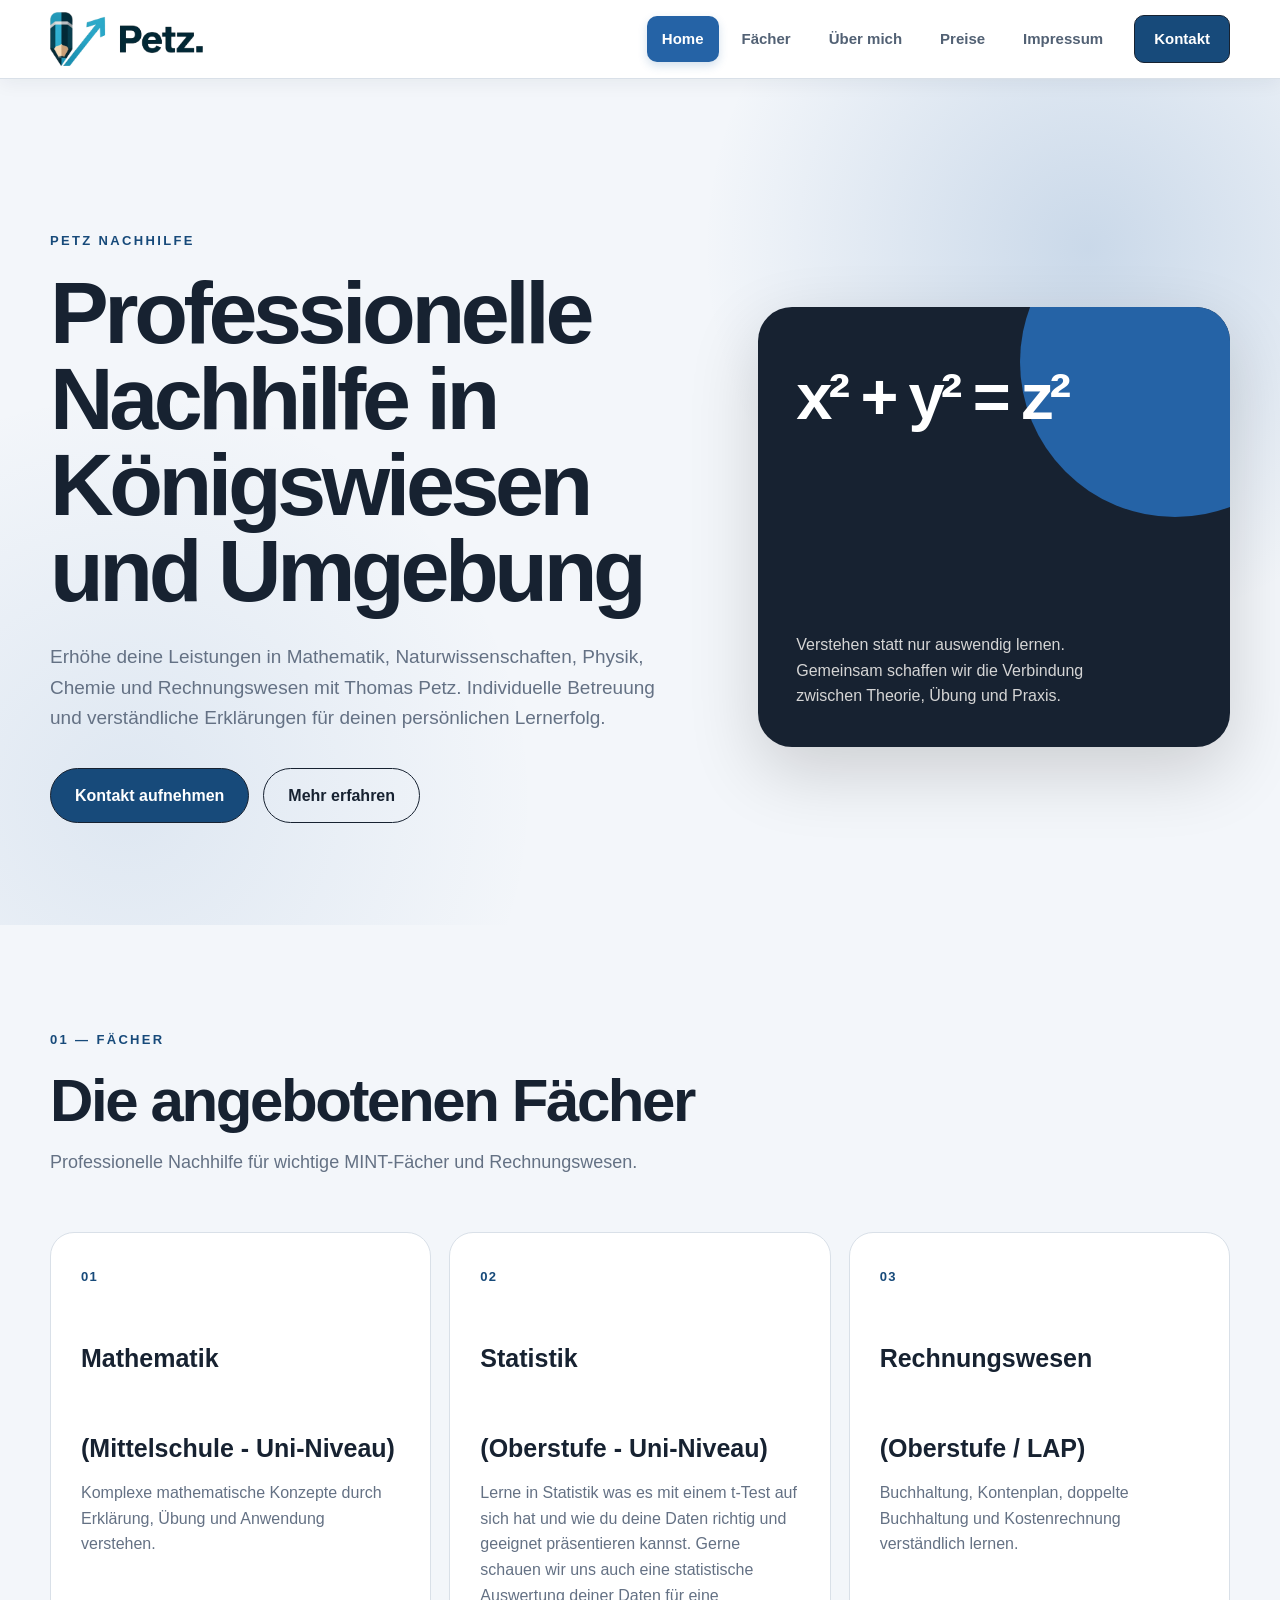
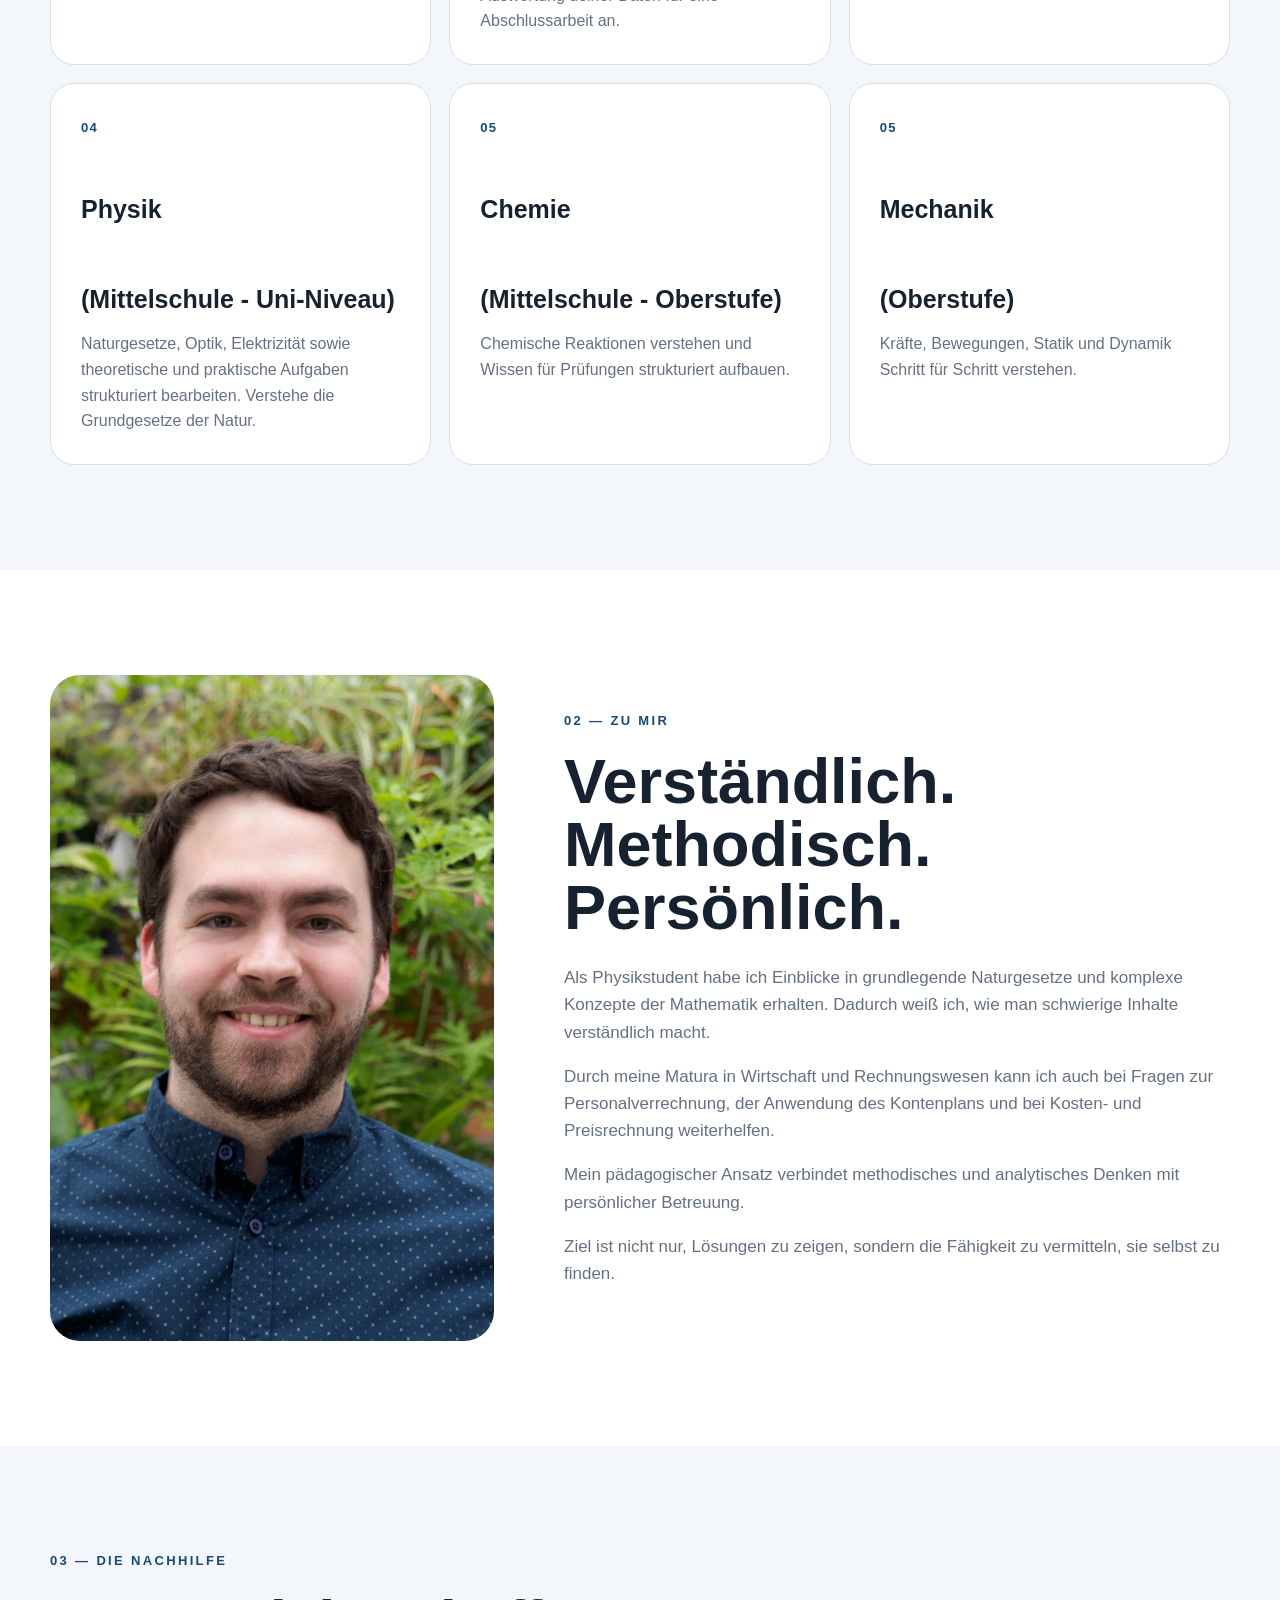
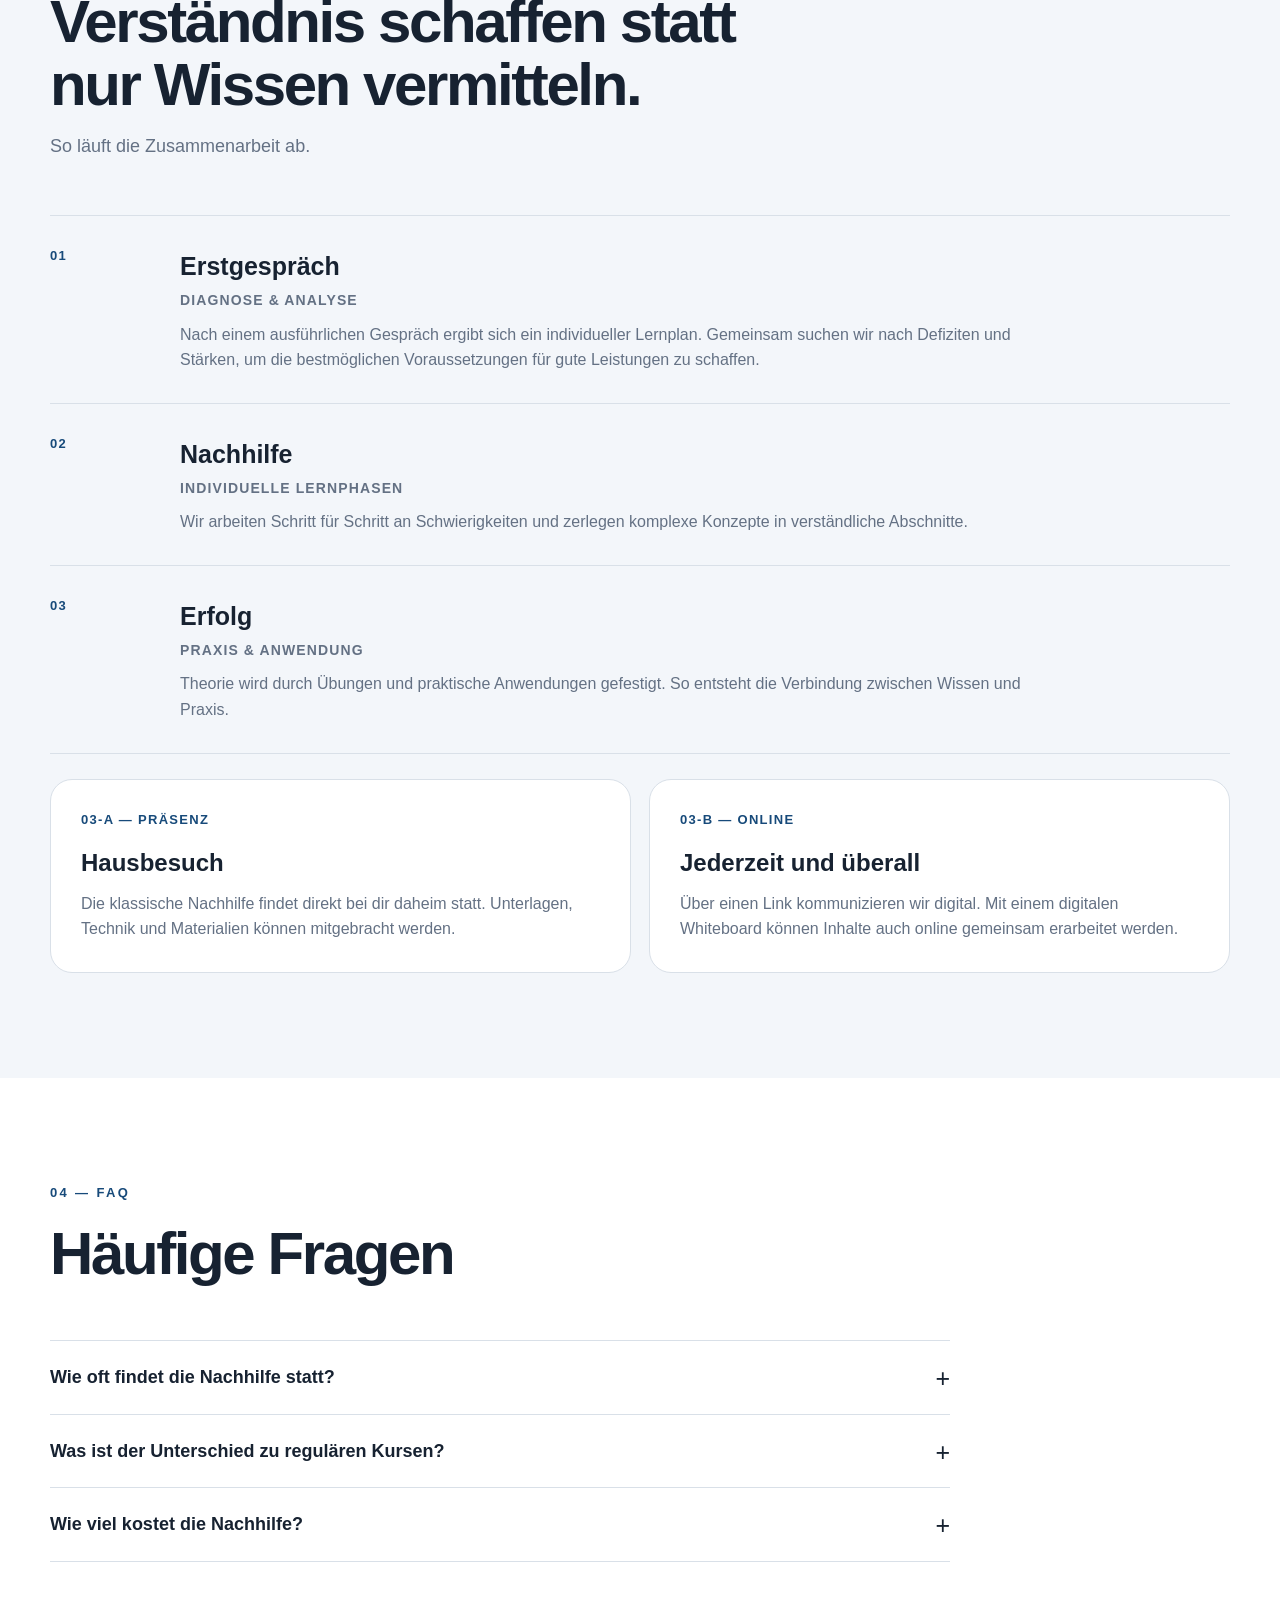
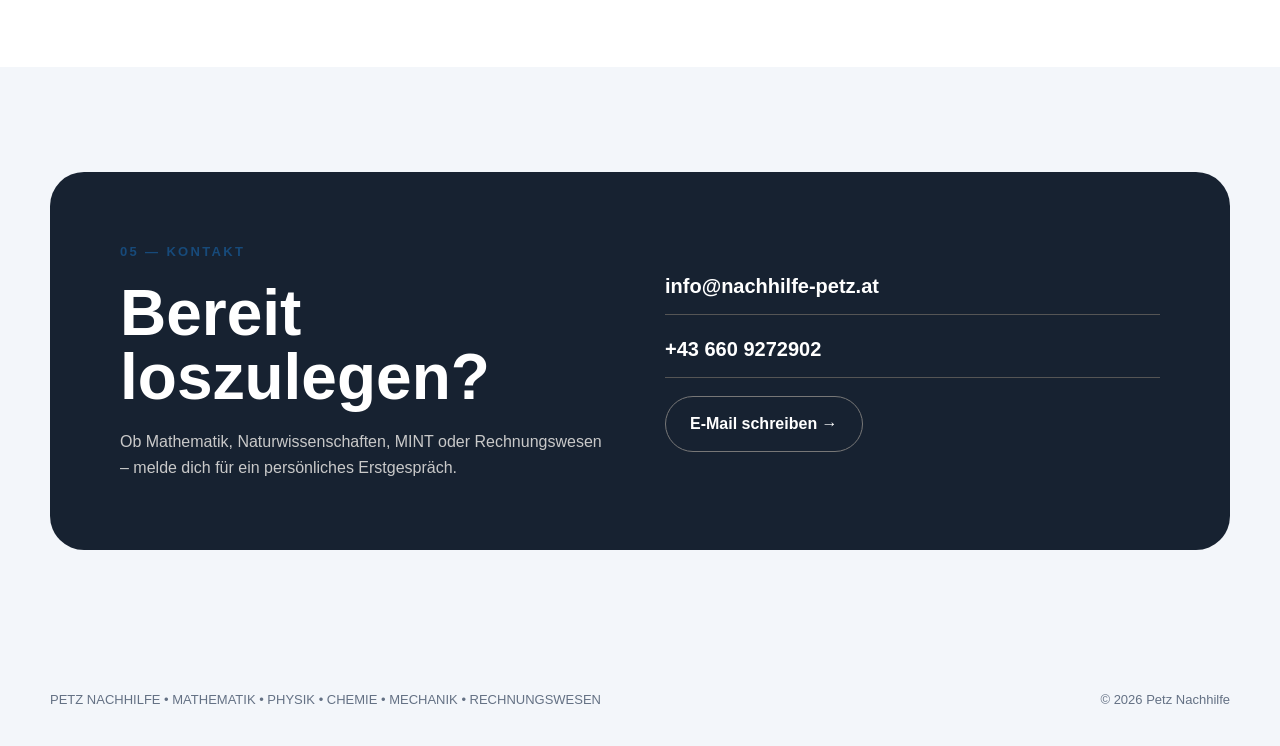
==== index.html @ 559ad1a2 "Update subjects and descriptions in index.html" ====
<!DOCTYPE html>
<html lang="de">
<head>
  <meta charset="UTF-8">
  <meta name="viewport" content="width=device-width, initial-scale=1.0">

  <title>Petz Nachhilfe – Professionelle Nachhilfe vor Ort in Königswiesen und Umgebung sowie Online</title>

  <link rel="icon" type="image/png" href="favicon.png">
  
  <meta
    name="description"
    content="Professionelle Nachhilfe in Mathematik, Statistik, Rechnungswesen, Physik, Chemie und Mechanik."
  >

  <link rel="stylesheet" href="style.css">

</head>


<body>

  <!-- =======================================================
       NAVIGATION
  ======================================================== -->

  <header class="site-header">
    <div class="container nav">

        <a href="index.html" class="logo-link">
    <img src="logo.png" alt="Petz Nachhilfe Logo" class="site-logo">
        </a>

        <nav class="main-nav">
            <a href="index.html" class="active">Home</a>
            <a href="#faecher">Fächer</a>
            <a href="#ueber-mich">Über mich</a>
            <a href="preise/">Preise</a>           
            <a href="/impressum/">Impressum</a>
            <a href="#kontakt" class="nav-contact">Kontakt</a>
        </nav>

    </div>
</header>


  <!-- =======================================================
       HAUPTINHALT
  ======================================================== -->

  <main id="start">


    <!-- =====================================================
         HERO
    ====================================================== -->

    <section class="hero">

      <div class="container">

        <div class="hero-grid">

          <div>

            <div class="eyebrow">
              Petz Nachhilfe
            </div>

            <h1>
              Professionelle<br>
              Nachhilfe
              in Königswiesen und Umgebung 
            </h1>

            <p class="hero-description">
              Erhöhe deine Leistungen in Mathematik,
              Naturwissenschaften, Physik, Chemie und
              Rechnungswesen mit Thomas Petz.
              Individuelle Betreuung und verständliche
              Erklärungen für deinen persönlichen Lernerfolg.
            </p>

            <div class="buttons">

              <a
                href="#kontakt"
                class="button button-primary"
              >
                Kontakt aufnehmen
              </a>

              <a
                href="#faecher"
                class="button button-secondary"
              >
                Mehr erfahren
              </a>

            </div>

          </div>


          <div class="hero-card">

            <div class="formula">
              x² + y² = z²
            </div>

            <div class="hero-card-text">
              Verstehen statt nur auswendig lernen.
              Gemeinsam schaffen wir die Verbindung
              zwischen Theorie, Übung und Praxis.
            </div>

          </div>

        </div>

      </div>

    </section>


    <!-- =====================================================
         FÄCHER
    ====================================================== -->

    <section id="faecher">

      <div class="container">

        <div class="section-heading">

          <div class="eyebrow">
            01 — Fächer
          </div>

          <h2>
            Die angebotenen Fächer
          </h2>

          <p>
            Professionelle Nachhilfe für wichtige
            MINT-Fächer und Rechnungswesen.
          </p>

        </div>


        <div class="subjects">


          <article class="subject">

            <span class="subject-number">
              01
            </span>

            <h3>
              Mathematik 
            </h3>
            
            <h3>  
              (Mittelschule - Uni-Niveau)
            </h3>

            <p>
              Komplexe mathematische Konzepte durch
              Erklärung, Übung und Anwendung verstehen.
            </p>

          </article>

          <article class="subject">

            <span class="subject-number">
              02
            </span>

            <h3>
              Statistik
            </h3>

            <h3>  
              (Oberstufe - Uni-Niveau)
            </h3>
            
            <p>
              Lerne in Statistik was es mit einem t-Test auf sich hat 
              und wie du deine Daten richtig und geeignet präsentieren kannst. 
              Gerne schauen wir uns auch eine statistische Auswertung 
              deiner Daten für eine Abschlussarbeit an.
            </p>

          </article>

          <article class="subject">

            <span class="subject-number">
              03
            </span>

            <h3>
              Rechnungswesen
            </h3>

            <h3>  
              (Oberstufe / LAP)
            </h3>
            
            <p>
              Buchhaltung, Kontenplan, doppelte
              Buchhaltung und Kostenrechnung
              verständlich lernen.
            </p>

          </article>


          <article class="subject">

            <span class="subject-number">
              04
            </span>

            <h3>
              Physik
            </h3>

            <h3>  
              (Mittelschule - Uni-Niveau)
            </h3>
            
            <p>
              Naturgesetze, Optik, Elektrizität sowie
              theoretische und praktische Aufgaben
              strukturiert bearbeiten. 
              Verstehe die Grundgesetze der Natur.
            </p>

          </article>

          <article class="subject">

            <span class="subject-number">
              05
            </span>

            <h3>
              Chemie
            </h3>

            <h3>  
              (Mittelschule - Oberstufe)
            </h3>
            
            <p>
              Chemische Reaktionen verstehen und
              Wissen für Prüfungen strukturiert aufbauen.
            </p>

          </article>

          <article class="subject">

            <span class="subject-number">
              05
            </span>

            <h3>
              Mechanik
            </h3>

            <h3>  
              (Oberstufe)
            </h3>
            
            <p>
              Kräfte, Bewegungen, Statik und Dynamik
              Schritt für Schritt verstehen. 
            </p>

          </article>


          

         

        </div>

      </div>

    </section>


    <!-- =====================================================
         ÜBER MICH
    ====================================================== -->

    <section
      class="about"
      id="ueber-mich"
    >

      <div class="container">

        <div class="about-grid">


          <div class="portrait">

    <img
        src="Absolventenbild_HLUW_Thomas_Petz_BSc_2020.jpg"
        alt="Foto von mir"
    >


          </div>


          <div class="about-content">

            <div class="eyebrow">
              02 — Zu mir
            </div>

            <h2>
              Verständlich.<br>
              Methodisch.<br>
              Persönlich.
            </h2>

            <p>
              Als Physikstudent habe ich Einblicke
              in grundlegende Naturgesetze und komplexe
              Konzepte der Mathematik erhalten.
              Dadurch weiß ich, wie man schwierige
              Inhalte verständlich macht.
            </p>

            <p>
              Durch meine Matura in Wirtschaft und
              Rechnungswesen kann ich auch bei Fragen 
              zur Personalverrechnung, der
              Anwendung des Kontenplans und bei
              Kosten- und Preisrechnung weiterhelfen.
            </p>

            <p>
              Mein pädagogischer Ansatz verbindet
              methodisches und analytisches Denken
              mit persönlicher Betreuung.
            </p>

            <p>
              Ziel ist nicht nur, Lösungen zu zeigen,
              sondern die Fähigkeit zu vermitteln,
              sie selbst zu finden.
            </p>

          </div>

        </div>

      </div>

    </section>


    <!-- =====================================================
         NACHHILFE / ABLAUF
    ====================================================== -->

    <section id="nachhilfe">

      <div class="container">

        <div class="section-heading">

          <div class="eyebrow">
            03 — Die Nachhilfe
          </div>

          <h2>
            Verständnis schaffen statt
            nur Wissen vermitteln.
          </h2>

          <p>
            So läuft die Zusammenarbeit ab.
          </p>

        </div>


        <div class="steps">


          <article class="step">

            <div class="step-number">
              01
            </div>

            <div>

              <h3>
                Erstgespräch
              </h3>

              <div class="step-label">
                Diagnose & Analyse
              </div>

              <p>
                Nach einem ausführlichen Gespräch
                ergibt sich ein individueller Lernplan.
                Gemeinsam suchen wir nach Defiziten
                und Stärken, um die bestmöglichen
                Voraussetzungen für gute Leistungen
                zu schaffen.
              </p>

            </div>

          </article>


          <article class="step">

            <div class="step-number">
              02
            </div>

            <div>

              <h3>
                Nachhilfe
              </h3>

              <div class="step-label">
                Individuelle Lernphasen
              </div>

              <p>
                Wir arbeiten Schritt für Schritt
                an Schwierigkeiten und zerlegen
                komplexe Konzepte in verständliche
                Abschnitte.
              </p>

            </div>

          </article>


          <article class="step">

            <div class="step-number">
              03
            </div>

            <div>

              <h3>
                Erfolg
              </h3>

              <div class="step-label">
                Praxis & Anwendung
              </div>

              <p>
                Theorie wird durch Übungen und
                praktische Anwendungen gefestigt.
                So entsteht die Verbindung zwischen
                Wissen und Praxis.
              </p>

            </div>

          </article>


        </div>


        <!-- ONLINE / PRÄSENZ -->

        <div class="learning-modes">


          <article class="mode">

            <div class="mode-number">
              03-A — PRÄSENZ
            </div>

            <h3>
              Hausbesuch
            </h3>

            <p>
              Die klassische Nachhilfe findet direkt
              bei dir daheim statt. Unterlagen,
              Technik und Materialien können
              mitgebracht werden.
            </p>

          </article>


          <article class="mode">

            <div class="mode-number">
              03-B — ONLINE
            </div>

            <h3>
              Jederzeit und überall
            </h3>

            <p>
              Über einen Link kommunizieren wir
              digital. Mit einem digitalen Whiteboard
              können Inhalte auch online gemeinsam
              erarbeitet werden.
            </p>

          </article>


        </div>

      </div>

    </section>


    <!-- =====================================================
         FAQ
    ====================================================== -->

    <section
      class="faq"
      id="faq"
    >

      <div class="container">

        <div class="section-heading">

          <div class="eyebrow">
            04 — FAQ
          </div>

          <h2>
            Häufige Fragen
          </h2>

        </div>


        <div class="faq-list">


          <details>

            <summary>
              Wie oft findet die Nachhilfe statt?
            </summary>

            <p>
              Die Häufigkeit hängt vom individuellen
              Bedarf ab. In der Regel sind ein bis zwei
              Einheiten pro Woche sinnvoll. Für Prüfungen
              kann auch ein intensiverer Lernplan
              vereinbart werden.
            </p>

          </details>


          <details>

            <summary>
              Was ist der Unterschied zu regulären Kursen?
            </summary>

            <p>
              Die Nachhilfe findet auf individueller
              Ebene statt. Der Ansatz kann dadurch
              direkt an Lernstil, Lernstand und
              konkreten Lernstoff angepasst werden.
            </p>

          </details>


          <details>

            <summary>
              Wie viel kostet die Nachhilfe?
            </summary>

            <p>
              Die Kosten können abhängig vom
              Bildungsniveau, der Anreisedistanz und
              der Anzahl der gebuchten Stunden
              unterschiedlich ausfallen. 
              Mehr Informationen und eine ungefähre
              Preisaussicht ist <a href="preise/">hier</a> ersichtlich.
            </p>

          </details>


        </div>

      </div>

    </section>


    <!-- =====================================================
         KONTAKT
    ====================================================== -->

    <section id="kontakt">

      <div class="container">

        <div class="contact-box">


          <div>

            <div class="eyebrow">
              05 — Kontakt
            </div>

            <h2>
              Bereit<br>
              loszulegen?
            </h2>

            <p>
              Ob Mathematik, Naturwissenschaften,
              MINT oder Rechnungswesen – melde dich
              für ein persönliches Erstgespräch.
            </p>

          </div>


          <div class="contact-details">

            <a
              class="contact-link"
              href="mailto:info@nachhilfe-petz.at"
            >
              info@nachhilfe-petz.at
            </a>

            <a
              class="contact-link"
              href="tel:+436609272902"
            >
              +43 660 9272902
            </a>

            <a
              class="button contact-button"
              href="mailto:info@nachhilfe-petz.at?subject=Anfrage%20Nachhilfe"
            >
              E-Mail schreiben →
            </a>

          </div>


        </div>

      </div>

    </section>

  </main>


  <!-- =======================================================
       FOOTER
  ======================================================== -->

  <footer>

    <div class="container">

      <span>
        PETZ NACHHILFE
        • MATHEMATIK
        • PHYSIK
        • CHEMIE
        • MECHANIK
        • RECHNUNGSWESEN
      </span>

      <span>
        © 2026 Petz Nachhilfe
      </span>

    </div>

  </footer>


  <!-- =======================================================
       JAVASCRIPT
  ======================================================== -->

  <script>

    const mobileMenu =
      document.getElementById("mobileMenu");

    const navLinks =
      document.getElementById("navLinks");


    mobileMenu.addEventListener(
      "click",
      function () {

        navLinks.classList.toggle("active");

      }
    );


    /*
      Mobile Menü nach Klick auf einen Link schließen
    */

    document
      .querySelectorAll(".nav-links a")
      .forEach(function (link) {

        link.addEventListener(
          "click",
          function () {

            navLinks.classList.remove("active");

          }
        );

      });


    /*
      FAQ:
      Beim Öffnen eines Elements werden die anderen
      automatisch geschlossen.
    */

    const faqItems =
      document.querySelectorAll("details");

    faqItems.forEach(function (item) {

      item.addEventListener(
        "toggle",
        function () {

          if (!item.open) {
            return;
          }

          faqItems.forEach(function (other) {

            if (
              other !== item &&
              other.open
            ) {
              other.open = false;
            }

          });

        }
      );

    });


    /*
      Header beim Scrollen leicht abdunkeln
    */

    window.addEventListener(
      "scroll",
      function () {

        const header =
          document.querySelector("header");

        if (window.scrollY > 30) {

          header.style.boxShadow =
            "0 5px 25px rgba(0,0,0,.06)";

        } else {

          header.style.boxShadow =
            "none";

        }

      }
    );

  </script>

</body>
</html>
---- style.css ----
/* =========================================================
   PETZ NACHHILFE — ZENTRALES STYLESHEET
   ========================================================= */

:root {
  --background: #f3f6fa;
  --white: #ffffff;
  --black: #172231;
  --gray: #647184;
  --light-gray: #d9e0e8;
  --blue: #2563a6;
  --dark-blue: #174a7a;
  --light-blue: #e8f1fa;

  --max-width: 1180px;
  --radius: 24px;
}

/* =========================================================
   GRUNDLAGEN
   ========================================================= */

* {
  box-sizing: border-box;
  margin: 0;
  padding: 0;
}

html {
  scroll-behavior: smooth;
}

body {
  font-family: Arial, Helvetica, sans-serif;
  background: var(--background);
  color: var(--black);
  line-height: 1.6;
}

a {
  color: inherit;
  text-decoration: none;
}

button {
  font-family: inherit;
}

img {
  display: block;
  max-width: 100%;
}

.container {
  width: min(calc(100% - 40px), var(--max-width));
  margin: 0 auto;
}

/* =========================================================
   NAVIGATION
   ========================================================= */

header {
  position: fixed;
  top: 0;
  left: 0;
  right: 0;
  z-index: 1000;

  background: rgba(243, 246, 250, 0.94);
  backdrop-filter: blur(14px);
  border-bottom: 1px solid rgba(0, 0, 0, 0.08);

  transition: box-shadow 0.2s ease;
}

nav {
  height: 76px;
  display: flex;
  align-items: center;
  justify-content: space-between;
  gap: 30px;
}

.logo {
  font-size: 15px;
  font-weight: 800;
  letter-spacing: 0.13em;
  white-space: nowrap;
}

.nav-links {
  display: flex;
  align-items: center;
  gap: 30px;
  font-size: 14px;
  font-weight: 700;
}

.nav-links a {
  transition: color 0.2s ease;
}

.nav-links a:hover {
  color: var(--dark-blue);
}

.nav-contact {
  border: 1px solid var(--black);
  border-radius: 100px;
  padding: 10px 20px;
  transition: background 0.2s ease, color 0.2s ease;
}

.nav-contact:hover {
  background: var(--black);
  color: var(--white);
}

.mobile-menu {
  display: none;
  border: 0;
  background: transparent;
  font-size: 28px;
  cursor: pointer;
}

/* =========================================================
   ALLGEMEINE ELEMENTE
   ========================================================= */

.eyebrow {
  margin-bottom: 18px;
  color: var(--dark-blue);
  font-size: 13px;
  font-weight: 800;
  letter-spacing: 0.18em;
  text-transform: uppercase;
}

.button {
  display: inline-flex;
  align-items: center;
  justify-content: center;
  padding: 14px 24px;
  border: 1px solid var(--black);
  border-radius: 100px;
  font-weight: 800;
  transition: transform 0.2s ease, background 0.2s ease, color 0.2s ease;
}

.button:hover {
  transform: translateY(-2px);
}

.button-primary {
  background: var(--black);
  color: var(--white);
}

.button-primary:hover {
  background: #333;
}

.button-secondary:hover {
  background: var(--white);
}

section {
  padding: 105px 0;
}

.section-heading {
  max-width: 760px;
  margin-bottom: 55px;
}

.section-heading h2 {
  margin-bottom: 16px;
  font-size: clamp(36px, 5vw, 60px);
  line-height: 1.05;
  letter-spacing: -0.04em;
}

.section-heading p {
  color: var(--gray);
  font-size: 18px;
}

/* =========================================================
   STARTSEITE — HERO
   ========================================================= */

.hero {
  min-height: 94vh;
  display: flex;
  align-items: center;
  padding: 140px 0 90px;

  background:
    radial-gradient(
      circle at 85% 20%,
      rgba(37, 99, 166, 0.20),
      transparent 30%
    ),
    radial-gradient(
      circle at 10% 85%,
      rgba(37, 99, 166, 0.10),
      transparent 30%
    );
}

.hero-grid {
  display: grid;
  grid-template-columns: 1.15fr 0.85fr;
  gap: 70px;
  align-items: center;
}

.hero h1 {
  margin-bottom: 28px;
  font-size: clamp(48px, 7vw, 88px);
  line-height: 0.98;
  letter-spacing: -0.05em;
}

.hero-description {
  max-width: 650px;
  margin-bottom: 34px;
  color: var(--gray);
  font-size: 19px;
}

.buttons {
  display: flex;
  flex-wrap: wrap;
  gap: 14px;
}

.hero-card {
  min-height: 440px;
  padding: 38px;
  display: flex;
  flex-direction: column;
  justify-content: space-between;
  position: relative;
  overflow: hidden;

  color: var(--white);
  background: var(--black);
  border-radius: 34px;
  box-shadow: 0 25px 70px rgba(0, 0, 0, 0.16);
}

.hero-card::after {
  content: "";
  position: absolute;
  width: 310px;
  height: 310px;
  right: -100px;
  top: -100px;
  border-radius: 50%;
  background: var(--blue);
}

.formula {
  position: relative;
  z-index: 1;
  font-size: 65px;
  font-weight: 800;
  letter-spacing: -0.06em;
}

.hero-card-text {
  position: relative;
  z-index: 1;
  max-width: 320px;
  color: #d5d5d5;
}

/* =========================================================
   STARTSEITE — FÄCHER
   ========================================================= */

.subjects {
  display: grid;
  grid-template-columns: repeat(3, 1fr);
  gap: 18px;
}

.subject {
  min-height: 250px;
  padding: 30px;
  background: var(--white);
  border: 1px solid var(--light-gray);
  border-radius: var(--radius);
  transition: transform 0.25s ease, box-shadow 0.25s ease;
}

.subject:hover {
  transform: translateY(-5px);
  box-shadow: 0 15px 40px rgba(0, 0, 0, 0.07);
}

.subject-number,
.step-number,
.mode-number {
  color: var(--dark-blue);
  font-size: 13px;
  font-weight: 800;
  letter-spacing: 0.1em;
}

.subject h3 {
  margin: 50px 0 12px;
  font-size: 25px;
}

.subject p,
.mode p,
.step p {
  color: var(--gray);
}

/* =========================================================
   STARTSEITE — ÜBER MICH
   ========================================================= */

.about {
  background: var(--white);
}

.about-grid {
  display: grid;
  grid-template-columns: 0.8fr 1.2fr;
  gap: 70px;
  align-items: center;
}

.portrait {
  min-height: 520px;
  display: flex;
  align-items: flex-end;
  justify-content: center;
  overflow: hidden;
  border-radius: 30px;
  background: linear-gradient(145deg, #252525, #918575);
}

.portrait-person {
  width: 64%;
  height: 74%;
  background: #dedede;
  border-radius: 48% 48% 0 0;
  opacity: 0.9;
}

.about-content h2 {
  margin-bottom: 25px;
  font-size: clamp(40px, 5vw, 63px);
  line-height: 1;
}

.about-content p {
  margin-bottom: 17px;
  color: var(--gray);
  font-size: 17px;
}

/* =========================================================
   STARTSEITE — ABLAUF
   ========================================================= */

.steps {
  display: grid;
  gap: 0;
}

.step {
  display: grid;
  grid-template-columns: 100px 1fr;
  gap: 30px;
  padding: 30px 0;
  border-top: 1px solid var(--light-gray);
}

.step:last-child {
  border-bottom: 1px solid var(--light-gray);
}

.step h3 {
  margin-bottom: 3px;
  font-size: 25px;
}

.step-label {
  margin-bottom: 10px;
  color: var(--gray);
  font-size: 14px;
  font-weight: 700;
  letter-spacing: 0.08em;
  text-transform: uppercase;
}

.step p {
  max-width: 850px;
}

/* =========================================================
   STARTSEITE — PRÄSENZ / ONLINE
   ========================================================= */

.learning-modes {
  display: grid;
  grid-template-columns: 1fr 1fr;
  gap: 18px;
  margin-top: 25px;
}

.mode {
  padding: 30px;
  background: var(--white);
  border: 1px solid var(--light-gray);
  border-radius: 22px;
}

.mode h3 {
  margin: 14px 0 8px;
  font-size: 24px;
}

/* =========================================================
   STARTSEITE — FAQ
   ========================================================= */

.faq {
  background: var(--white);
}

.faq-list {
  max-width: 900px;
}

details {
  padding: 22px 0;
  border-top: 1px solid var(--light-gray);
}

details:last-child {
  border-bottom: 1px solid var(--light-gray);
}

summary {
  position: relative;
  padding-right: 40px;
  cursor: pointer;
  list-style: none;
  font-size: 18px;
  font-weight: 800;
}

summary::-webkit-details-marker {
  display: none;
}

summary::after {
  content: "+";
  position: absolute;
  right: 0;
  top: -5px;
  font-size: 25px;
  font-weight: 400;
}

details[open] summary::after {
  content: "−";
}

details p {
  max-width: 800px;
  padding-top: 15px;
  color: var(--gray);
}

/* =========================================================
   STARTSEITE — KONTAKT
   ========================================================= */

.contact-box {
  display: grid;
  grid-template-columns: 1fr 1fr;
  gap: 50px;
  padding: 70px;
  color: var(--white);
  background: var(--black);
  border-radius: 34px;
}

.contact-box h2 {
  margin-bottom: 20px;
  font-size: clamp(42px, 5vw, 66px);
  line-height: 1;
}

.contact-box p {
  max-width: 550px;
  color: #c9c9c9;
}

.contact-details {
  display: flex;
  flex-direction: column;
  justify-content: center;
  gap: 18px;
}

.contact-link {
  padding-bottom: 12px;
  border-bottom: 1px solid #555;
  font-size: 20px;
  font-weight: 700;
  transition: color 0.2s ease;
}

.contact-link:hover {
  color: var(--blue);
}

.contact-button {
  width: max-content;
  color: var(--white);
  border-color: #777;
}

.contact-button:hover {
  background: var(--white);
  color: var(--black);
}

/* =========================================================
   PREISSEITE
   ========================================================= */

.prices-page {
  padding-top: 20px;
}

.prices-intro {
  max-width: 760px;
  margin: 0 auto 55px;
  text-align: center;
}

.prices-intro h1 {
  margin-bottom: 16px;
  font-size: clamp(48px, 7vw, 76px);
  line-height: 1;
  letter-spacing: -0.05em;
}

.prices-intro p {
  color: var(--gray);
  font-size: 18px;
}

.prices {
  display: grid;
  grid-template-columns: repeat(4, 1fr);
  gap: 18px;
}

.price-card {
  min-height: 300px;
  padding: 30px;
  display: flex;
  flex-direction: column;
  justify-content: space-between;

  background: var(--white);
  border: 1px solid var(--light-gray);
  border-radius: var(--radius);

  transition: transform 0.25s ease, box-shadow 0.25s ease;
}

.price-card:hover {
  transform: translateY(-5px);
  box-shadow: 0 15px 40px rgba(0, 0, 0, 0.07);
}

.price-card h3 {
  margin-bottom: 15px;
  font-size: 23px;
  line-height: 1.2;
}

.description {
  color: var(--gray);
}

.price {
  margin-top: 30px;
  color: var(--black);
  font-size: 32px;
  font-weight: 800;
  letter-spacing: -0.03em;
}

.intensive {
  margin-top: 18px;
  min-height: auto;
  display: grid;
  grid-template-columns: 1fr auto;
  gap: 40px;
  align-items: end;
}

.intensive .price {
  margin-top: 0;
  white-space: nowrap;
}

.note {
  margin-top: 18px;
  padding: 30px;
  background: var(--black);
  color: #c9c9c9;
  border-radius: var(--radius);
}

.note strong {
  display: block;
  margin-bottom: 8px;
  color: var(--white);
}

/* =========================================================
   FOOTER
   ========================================================= */

footer {
  padding: 35px 0;
  color: var(--gray);
  font-size: 13px;
}

footer .container {
  display: flex;
  justify-content: space-between;
  gap: 20px;
  flex-wrap: wrap;
}

/* =========================================================
   RESPONSIVE
   ========================================================= */

@media (max-width: 1000px) {
  .prices {
    grid-template-columns: repeat(2, 1fr);
  }
}

@media (max-width: 850px) {
  .mobile-menu {
    display: block;
  }

  .nav-links {
    display: none;
    position: absolute;
    top: 76px;
    left: 0;
    right: 0;
    padding: 20px;
    flex-direction: column;
    align-items: flex-start;
    background: var(--background);
    border-bottom: 1px solid var(--light-gray);
  }

  .nav-links.active {
    display: flex;
  }

  .hero-grid,
  .about-grid,
  .contact-box {
    grid-template-columns: 1fr;
  }

  .hero-card {
    min-height: 320px;
  }

  .subjects {
    grid-template-columns: 1fr 1fr;
  }

  .intensive {
    grid-template-columns: 1fr;
    align-items: start;
  }

  .intensive .price {
    margin-top: 10px;
  }
}

@media (max-width: 560px) {
  .container {
    width: min(calc(100% - 28px), var(--max-width));
  }

  section {
    padding: 75px 0;
  }

  .hero {
    padding-top: 120px;
  }

  .hero h1 {
    font-size: 52px;
  }

  .hero-description {
    font-size: 17px;
  }

  .formula {
    font-size: 48px;
  }

  .subjects,
  .prices,
  .learning-modes {
    grid-template-columns: 1fr;
  }

  .step {
    grid-template-columns: 1fr;
    gap: 10px;
  }

  .portrait {
    min-height: 400px;
  }

  .contact-box {
    padding: 35px 28px;
    border-radius: 25px;
  }

  .contact-link {
    font-size: 17px;
  }

  .prices-page {
    padding-top: 105px;
  }

  .price-card {
    min-height: 250px;
  }

  footer .container {
    flex-direction: column;
  }
}


/* =========================================================
   BLAU-AKZENTE
   ========================================================= */

.nav-contact:hover {
  background: var(--dark-blue);
}

.button-primary {
  background: var(--dark-blue);
}

.button-primary:hover {
  background: #123b62;
}

.subject:hover,
.price-card:hover {
  border-color: #c3d5e7;
}

.price {
  color: var(--dark-blue);
}

.note {
  background: var(--dark-blue);
}

.mode:hover {
  border-color: #c3d5e7;
}

.contact-link:hover {
  color: var(--blue);
}

/* =========================================================
   PREISSEITE 
   ========================================================= */

.prices-site .prices-page {
    padding-top: 25px;
    padding-bottom: 10px;
}

.prices-site .prices-intro {
    margin-bottom: 10px;
    padding: 0;
}

.prices-site .prices {
    padding: 0;
}

/* Intensivkurs */
.prices-site .intensive {
    margin-top: 18px;
    min-height: 0;
    padding: 30px;
    display: grid;
    grid-template-columns: 1fr auto;
    gap: 20px;
    align-items: end;
}

/* Preis beim Intensivkurs */
.prices-site .intensive .price {
    margin: 0;
    white-space: nowrap;
    align-self: end;
}

/* Hinweisbox */
.prices-site .note {
    margin-top: 18px;
    padding: 22px 30px;
    border-radius: 25px;
}

/* Überschrift der Hinweisbox */
.prices-site .note strong {
    display: block;
    margin-bottom: 8px;
}

/* Footer etwas näher an den Inhalt */
.prices-site footer {
    margin-top: 5px;
}

/* Auf kleinen Bildschirmen */
@media (max-width: 700px) {
    .prices-site .intensive {
        grid-template-columns: 1fr;
        gap: 15px;
    }

    .prices-site .intensive .price {
        justify-self: start;
    }
}

/* =========================================================
   MODERNES MENÜBAND
   ========================================================= */

.site-header {
    position: sticky;
    top: 0;
    z-index: 1000;

    background: rgba(255, 255, 255, 0.96);
    backdrop-filter: blur(12px);

    border-bottom: 1px solid #d9e0e8;

    box-shadow: 0 4px 18px rgba(23, 34, 49, 0.06);
}

.site-header .nav {
    min-height: 78px;

    display: flex;
    align-items: center;
    justify-content: space-between;

    gap: 30px;
}

/* Logo */

.site-header .logo {
    color: #172231;
    text-decoration: none;

    font-size: 24px;
    font-weight: 800;
    letter-spacing: -0.5px;

    white-space: nowrap;
}

.site-header .logo span {
    color: #2563a6;
}

/* Menü */

.main-nav {
    display: flex;
    align-items: center;
    gap: 8px;
}

.main-nav a {
    position: relative;

    color: #526174;
    text-decoration: none;

    font-size: 15px;
    font-weight: 600;

    padding: 11px 15px;
    border-radius: 10px;

    transition:
        color 0.2s ease,
        background 0.2s ease,
        transform 0.2s ease;
}

.main-nav a:hover {
    color: #174a7a;
    background: #e8f1fa;
    transform: translateY(-1px);
}

/* Aktive Seite */

.main-nav a.active {
    color: #ffffff;
    background: #2563a6;
    box-shadow: 0 4px 10px rgba(37, 99, 166, 0.20);
}

/* Kontakt hervorheben */

.main-nav .nav-contact {
    color: #ffffff;
    background: #174a7a;

    margin-left: 8px;
    padding-left: 19px;
    padding-right: 19px;
}

.main-nav .nav-contact:hover {
    color: #ffffff;
    background: #2563a6;
}


/* =========================================================
   MENÜ – HANDY
   ========================================================= */

@media (max-width: 850px) {

    .site-header .nav {
        min-height: auto;
        padding-top: 14px;
        padding-bottom: 14px;

        flex-direction: column;
        gap: 12px;
    }

    .main-nav {
        width: 100%;
        justify-content: center;
        flex-wrap: wrap;
    }

    .main-nav a {
        padding: 8px 11px;
        font-size: 14px;
    }

    .main-nav .nav-contact {
        margin-left: 0;
    }
}

.logo-link {
    display: flex;
    align-items: center;
    text-decoration: none;
}

.site-logo {
    height: 55px;
    width: auto;
    display: block;
    object-fit: contain;
}

/* =========================================================
   PREISSEITE - ABSTÄNDE
   ========================================================= */

.prices-site .prices-page {
    padding-top: 25px;
    padding-bottom: 10px;
}

.prices-site .prices-intro {
    padding: 0;
    margin: 0 auto 10px;
}

.prices-site .prices {
    padding: 0;
    margin: 0;
}
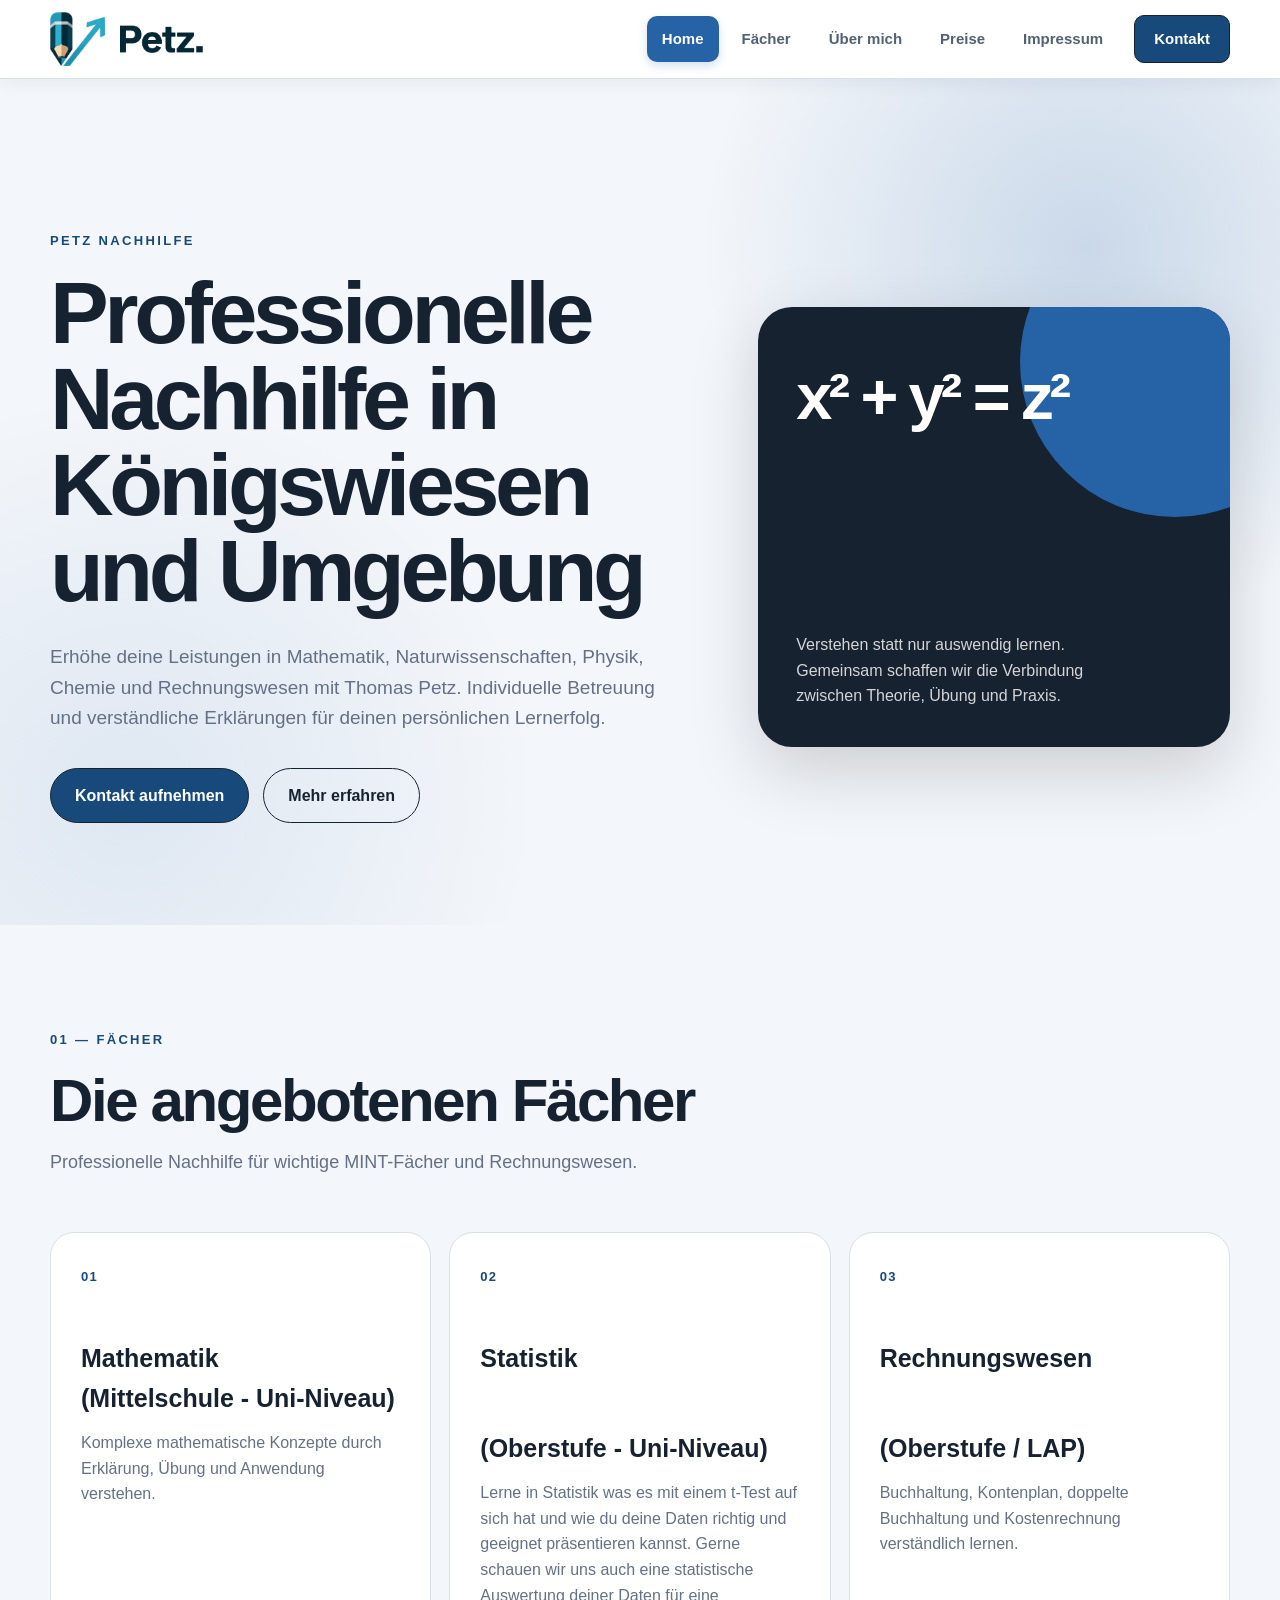
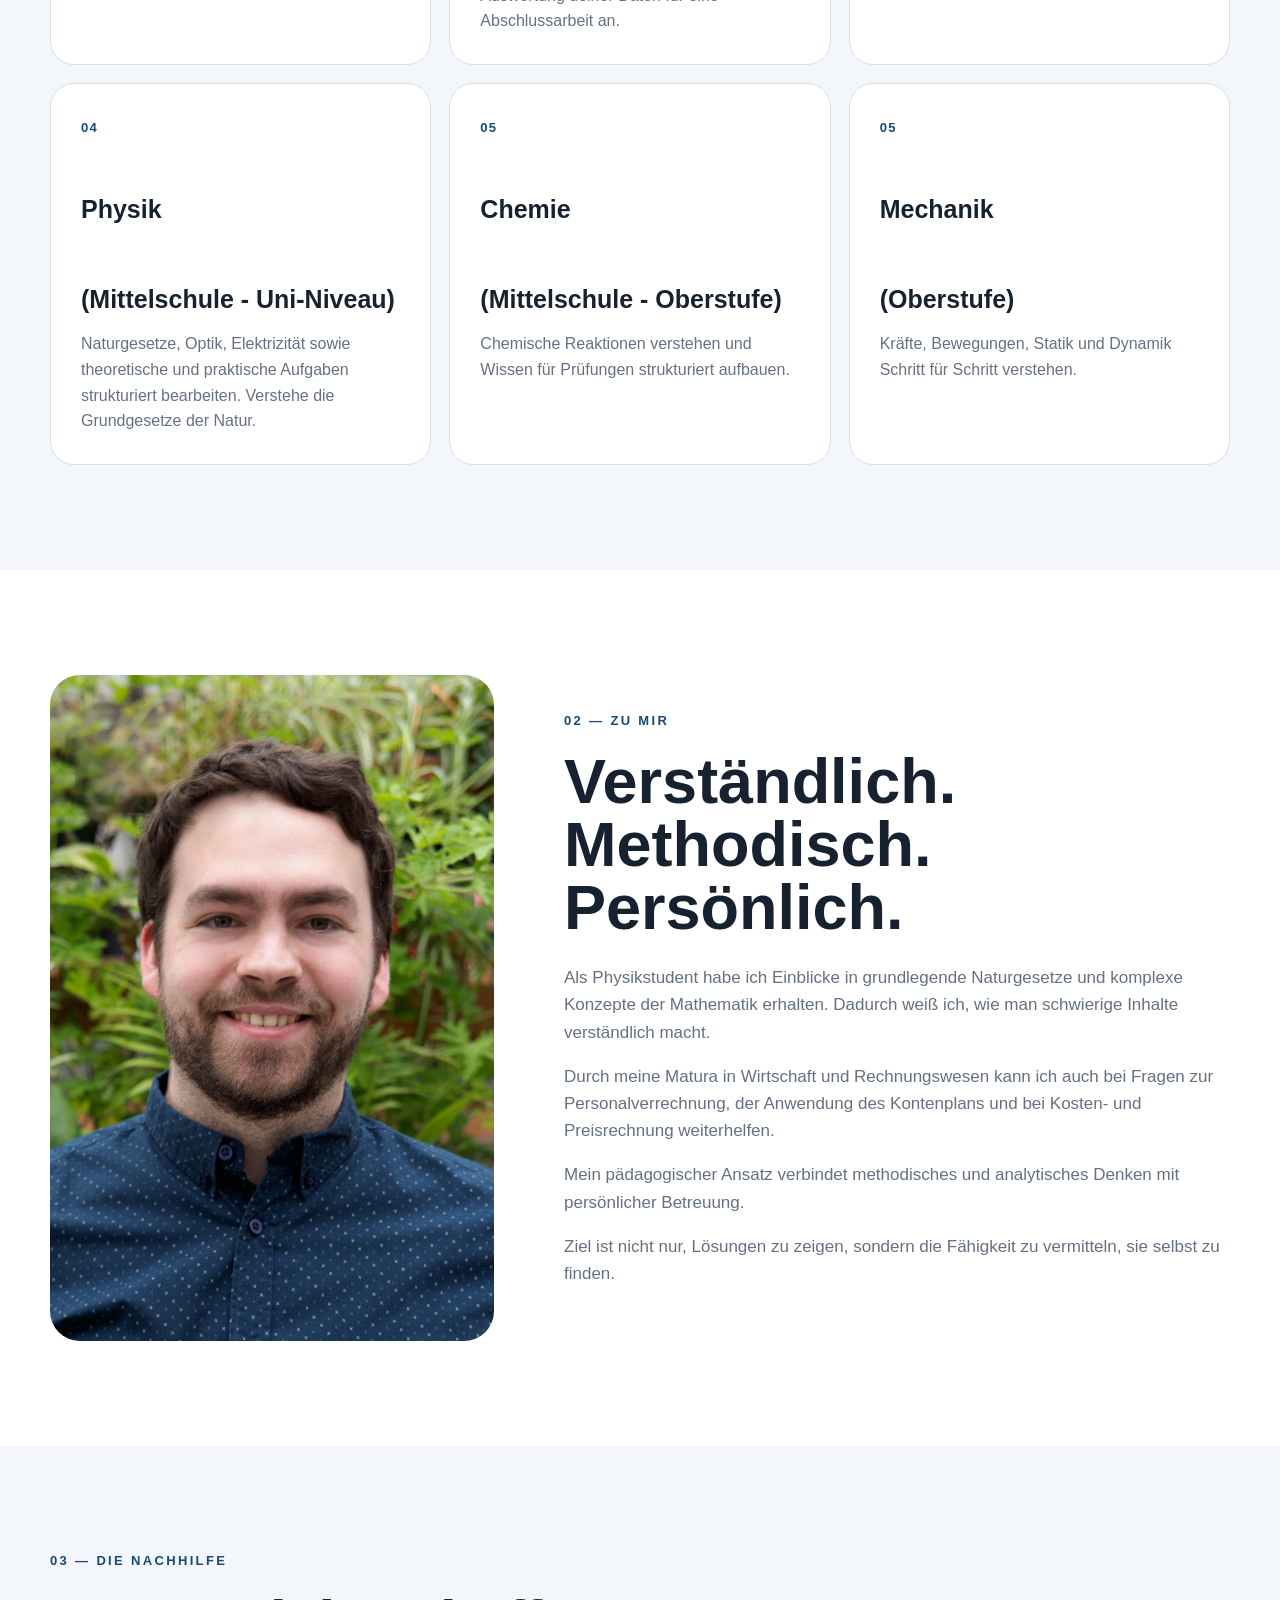
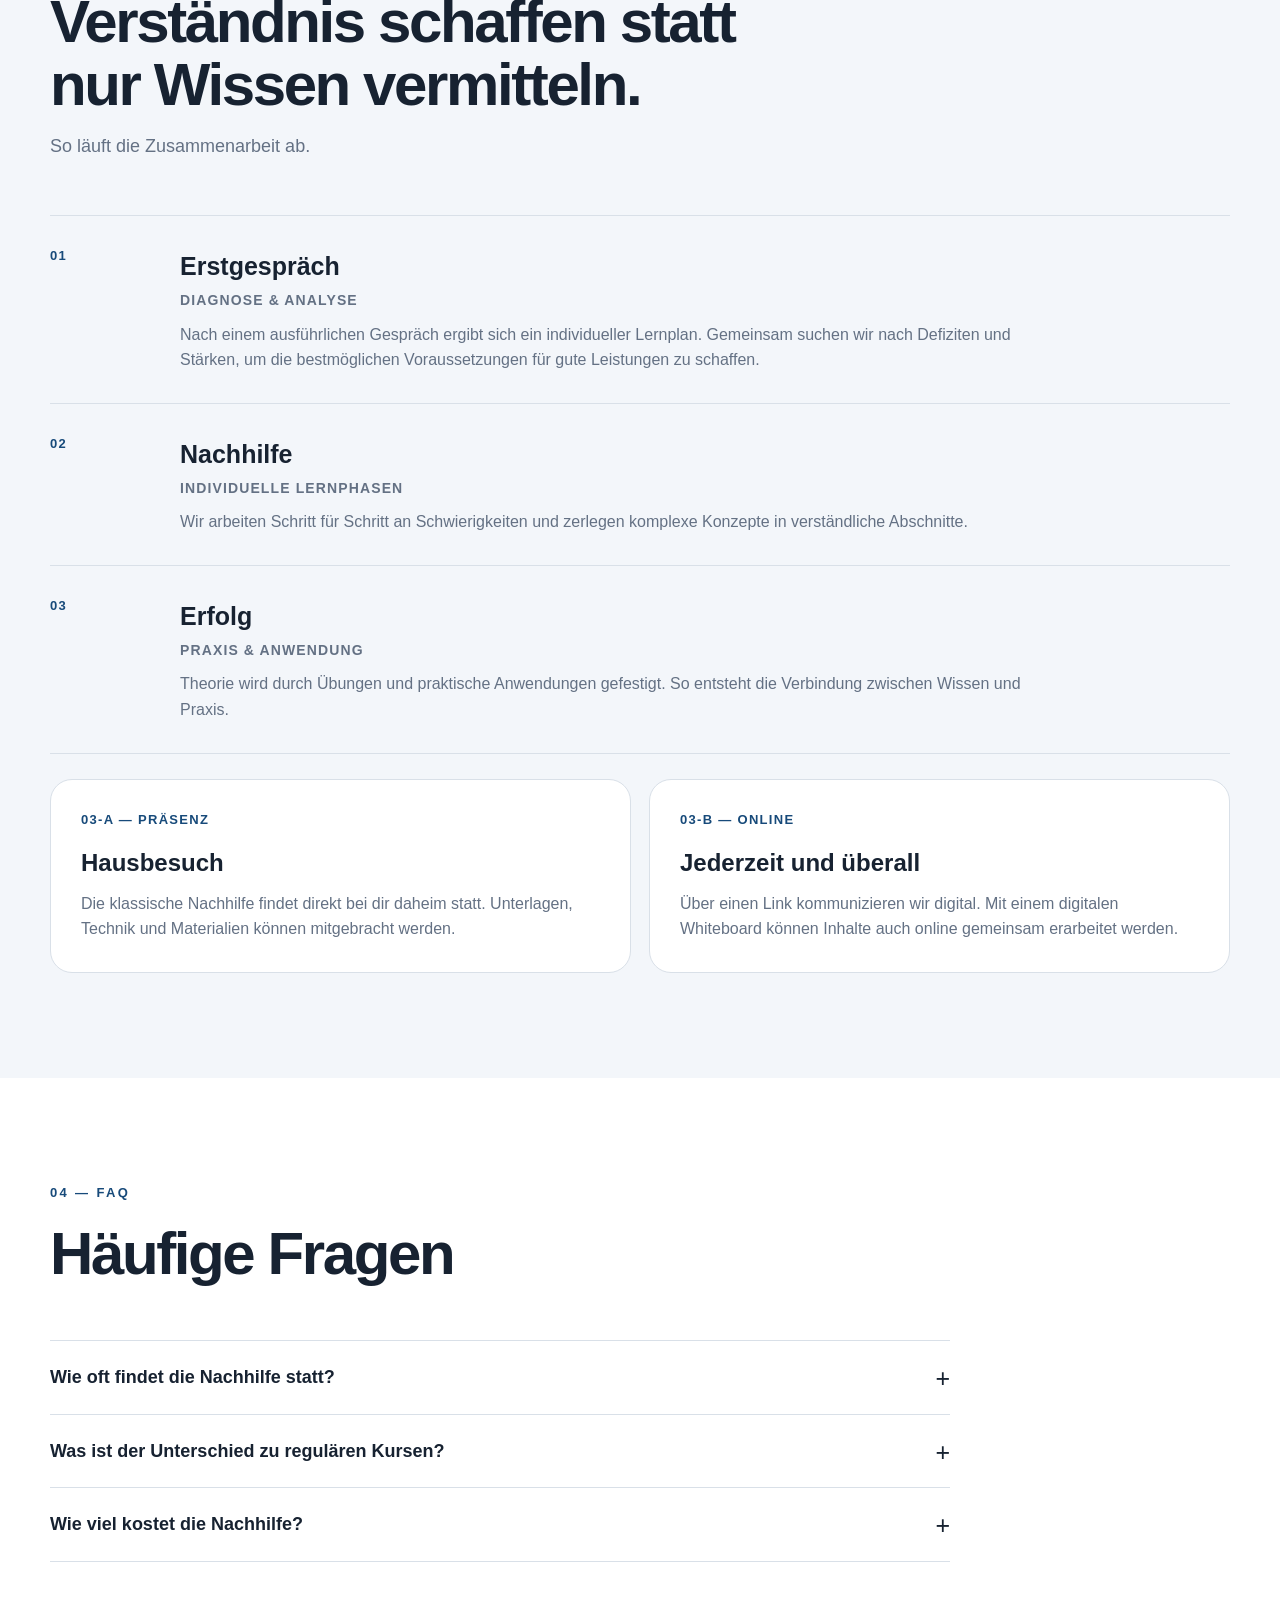
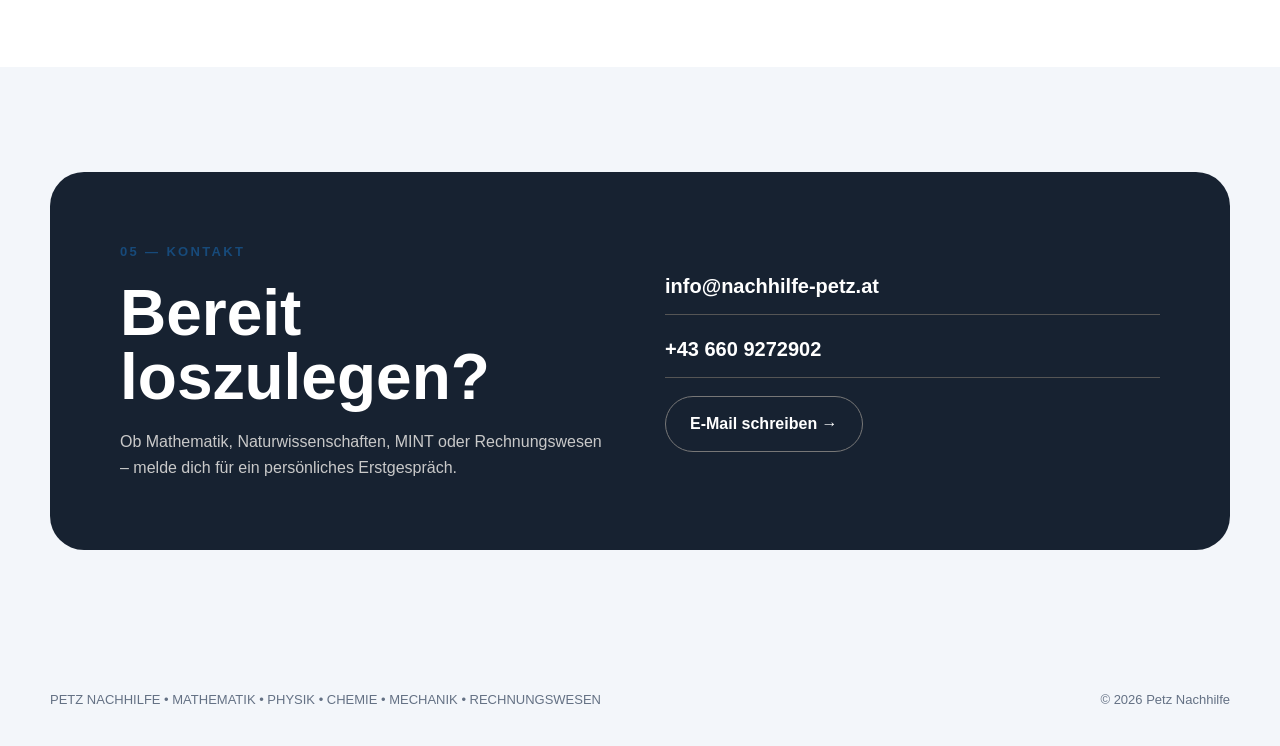
==== commit a55a1778: "Update heading for Mathematik section" ====
--- a/index.html
+++ b/index.html
@@ -159,10 +159,7 @@
             </span>
 
             <h3>
-              Mathematik 
-            </h3>
-            
-            <h3>  
+              Mathematik <br>
               (Mittelschule - Uni-Niveau)
             </h3>
 
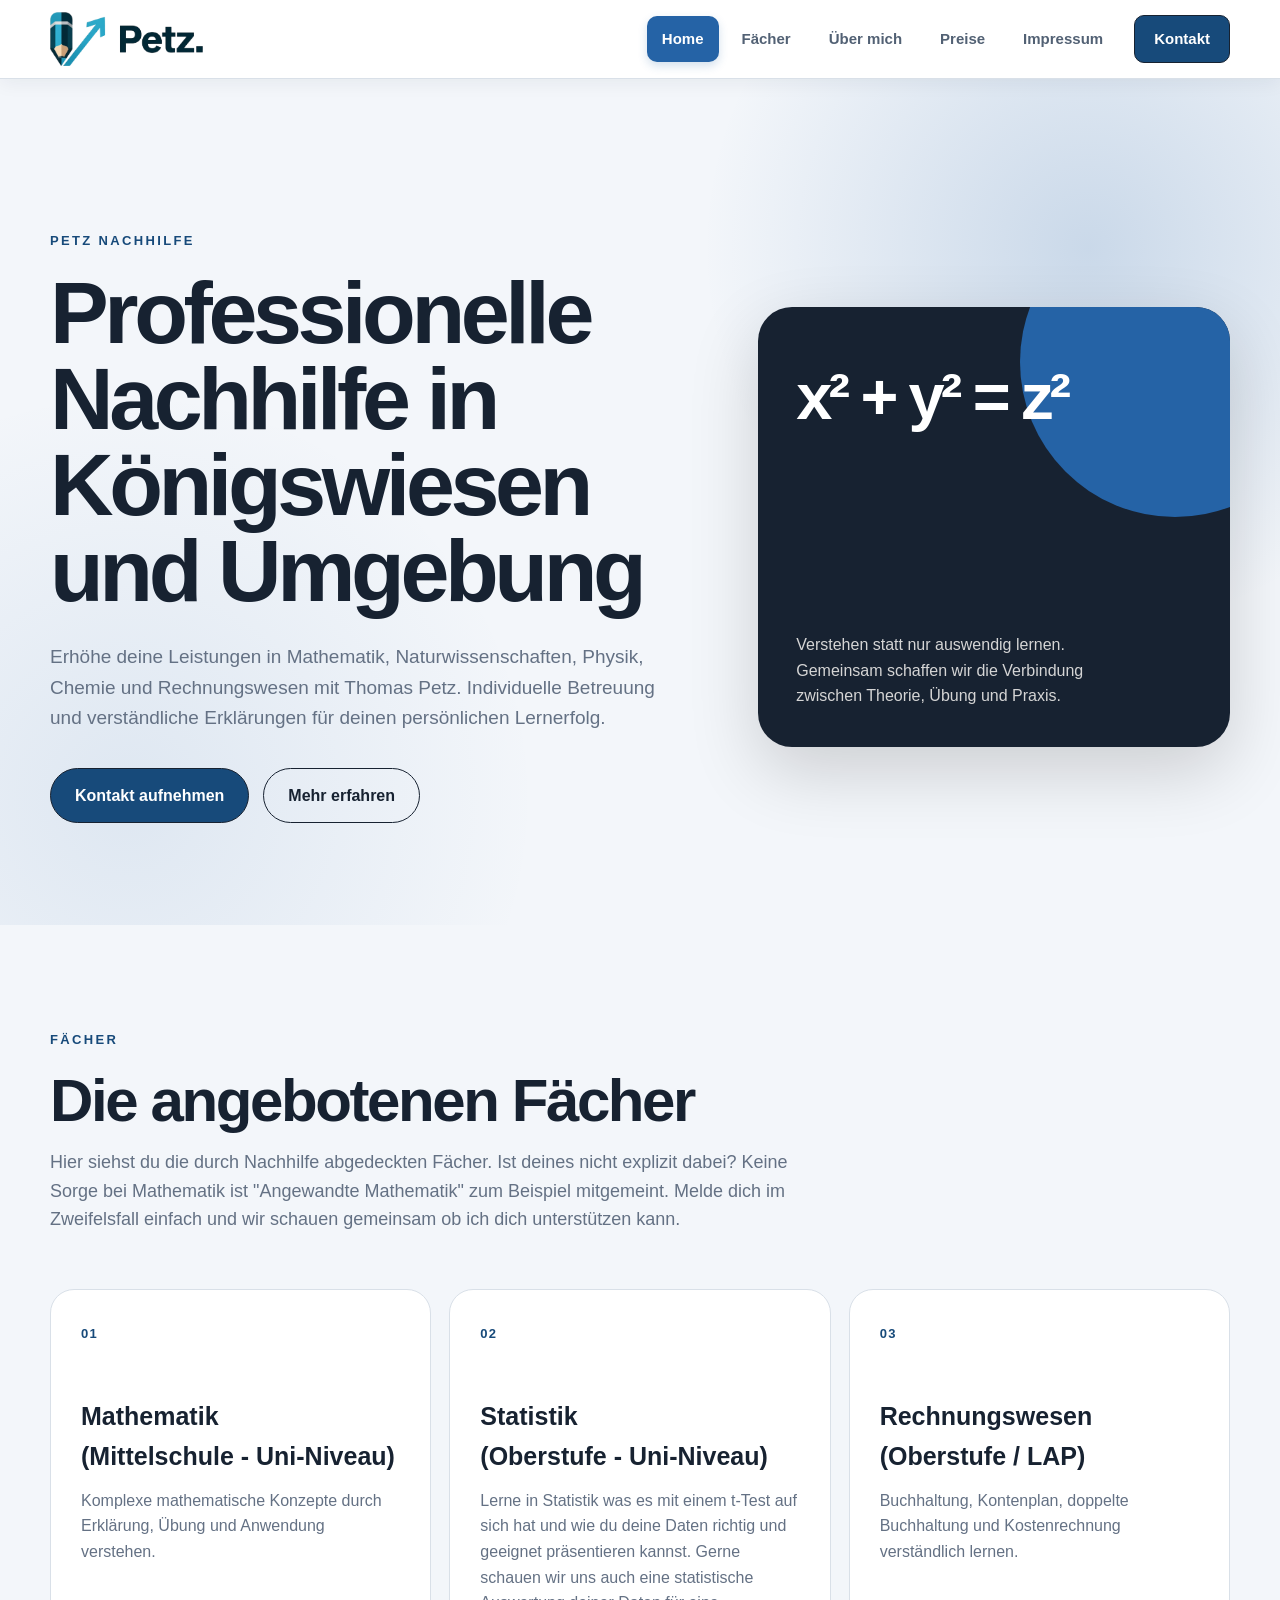
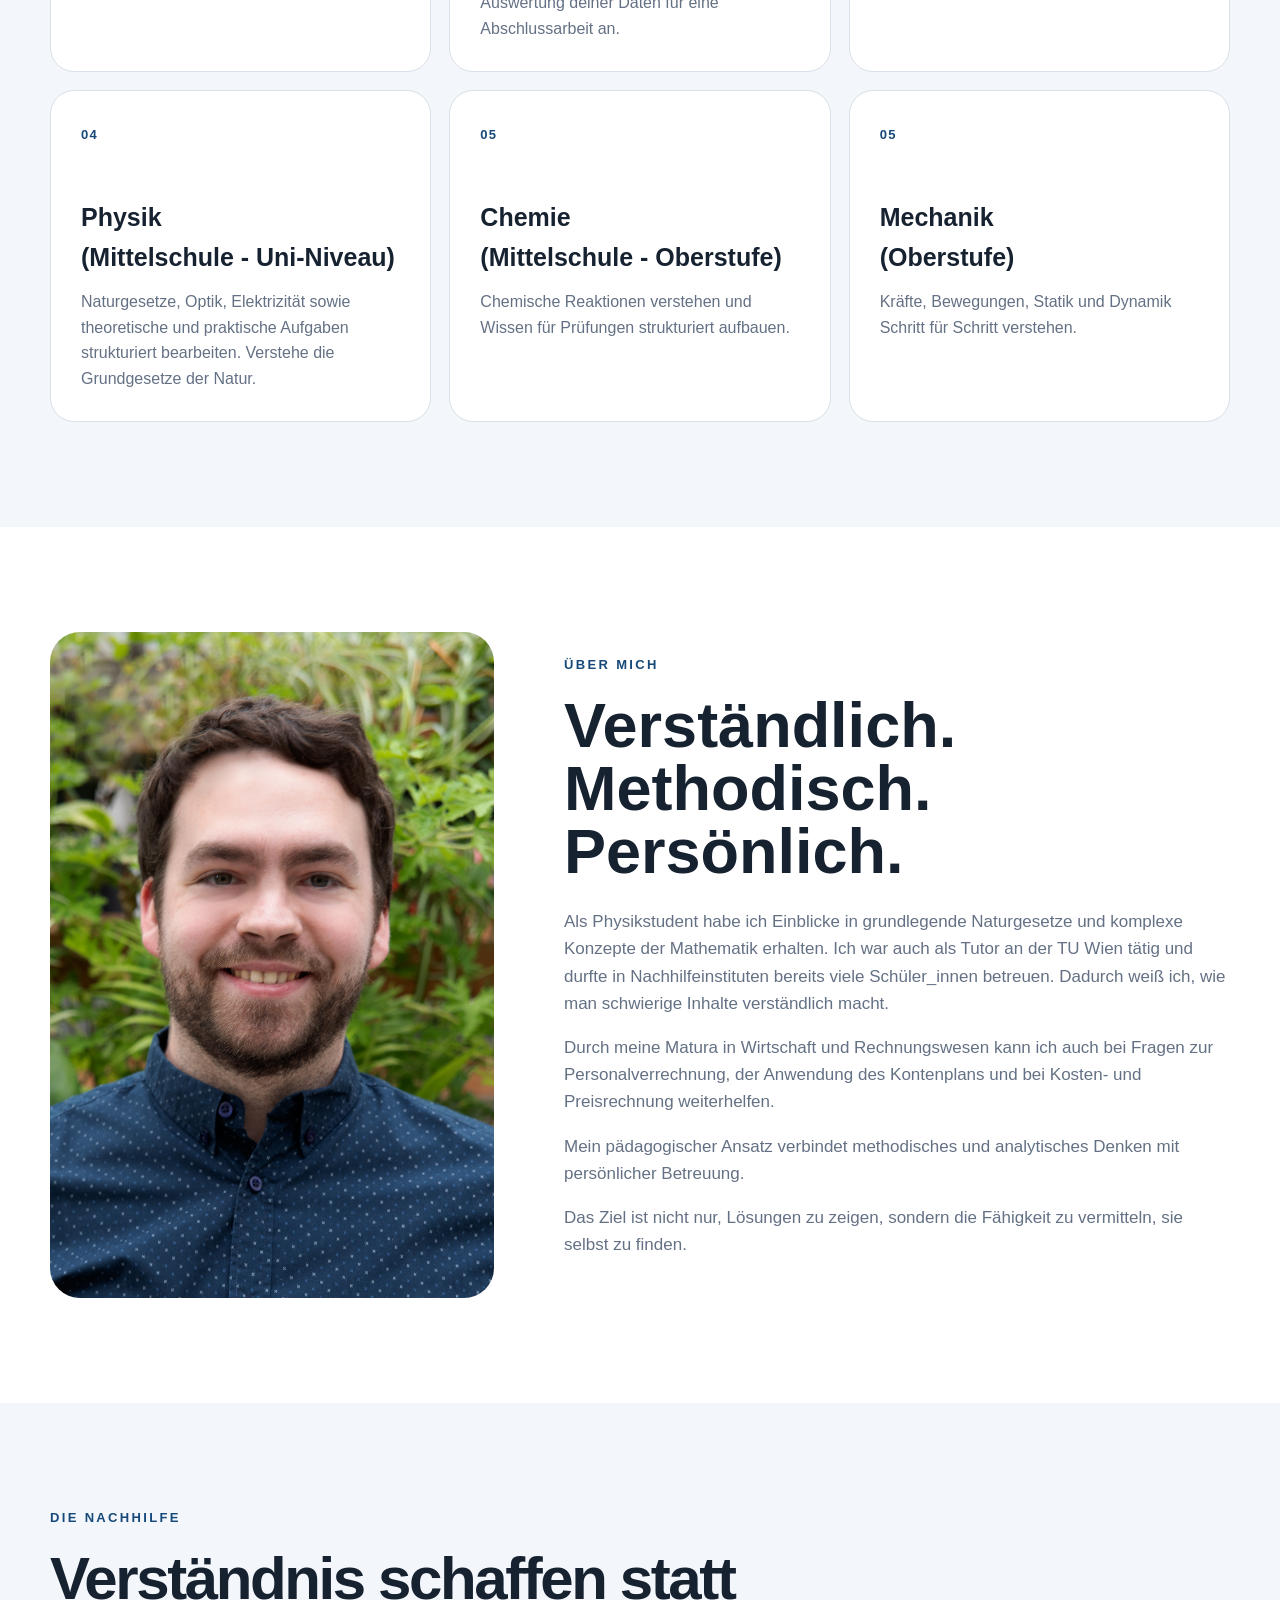
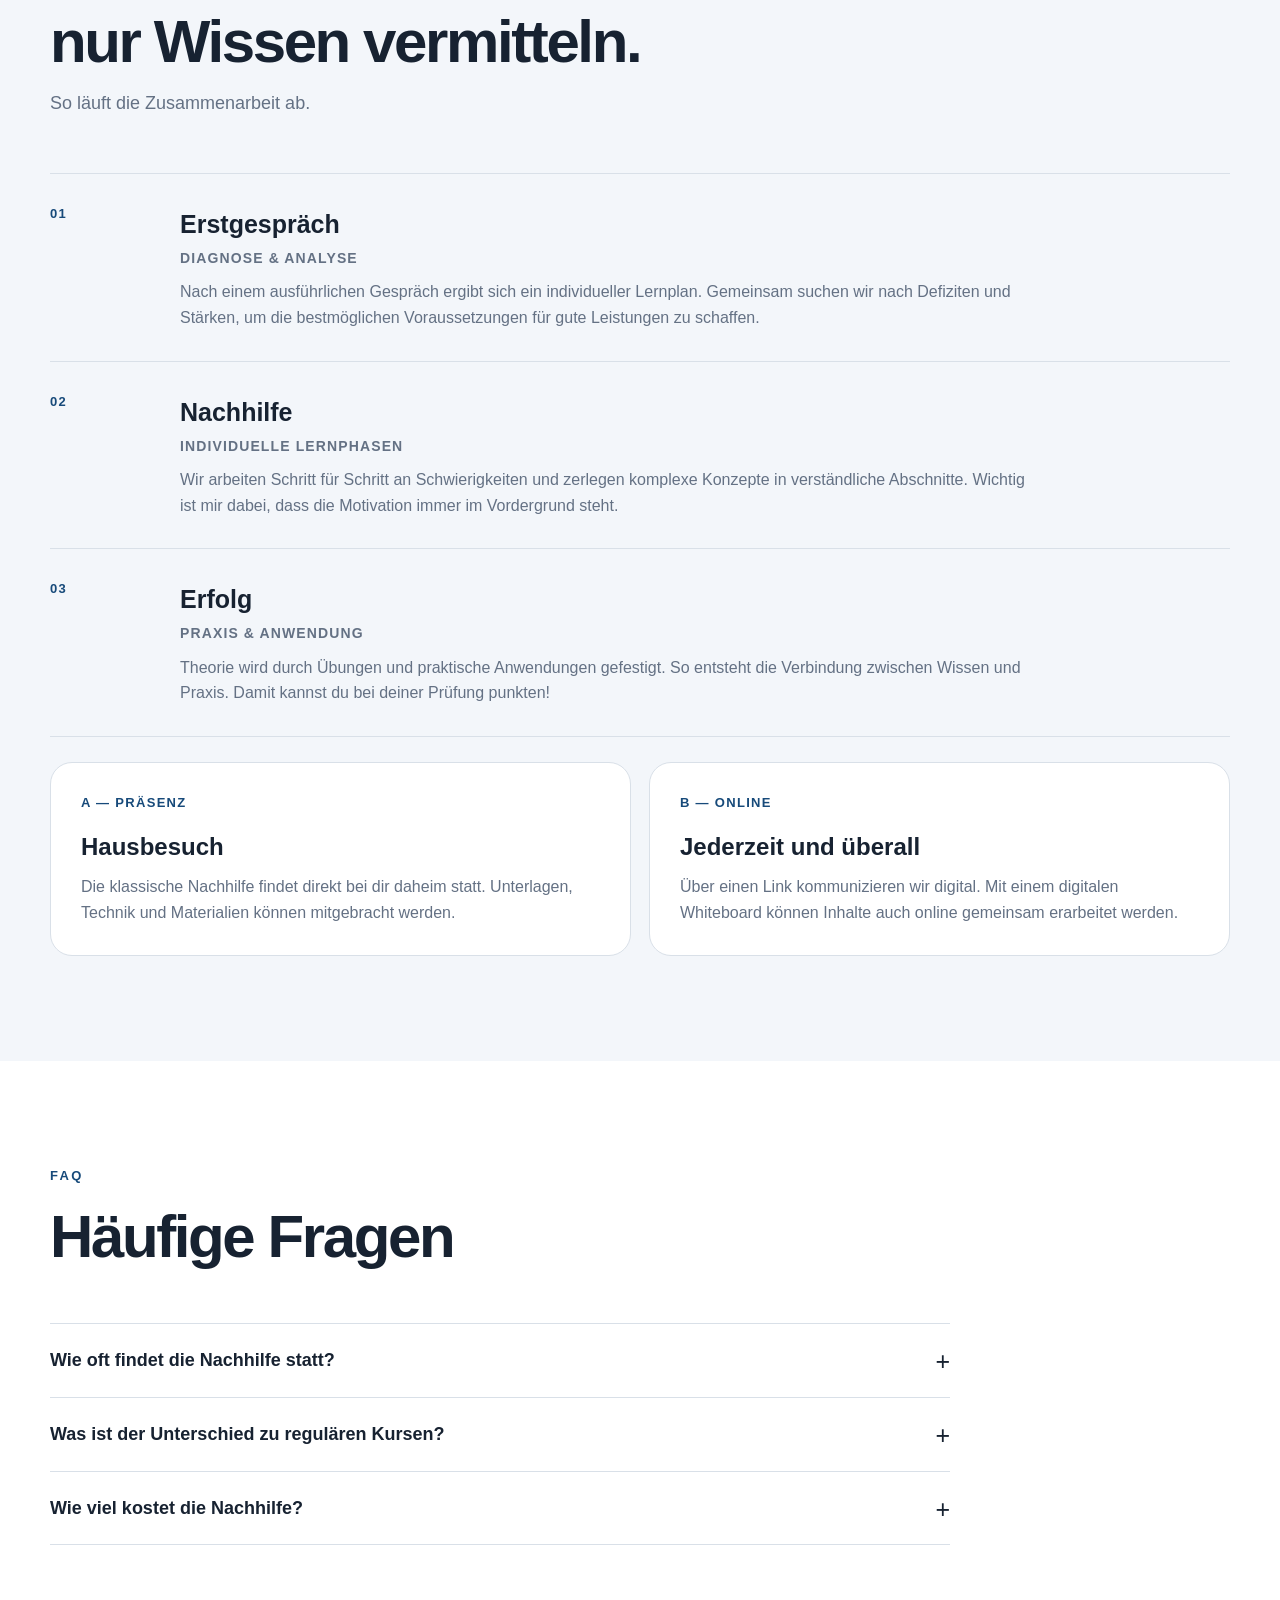
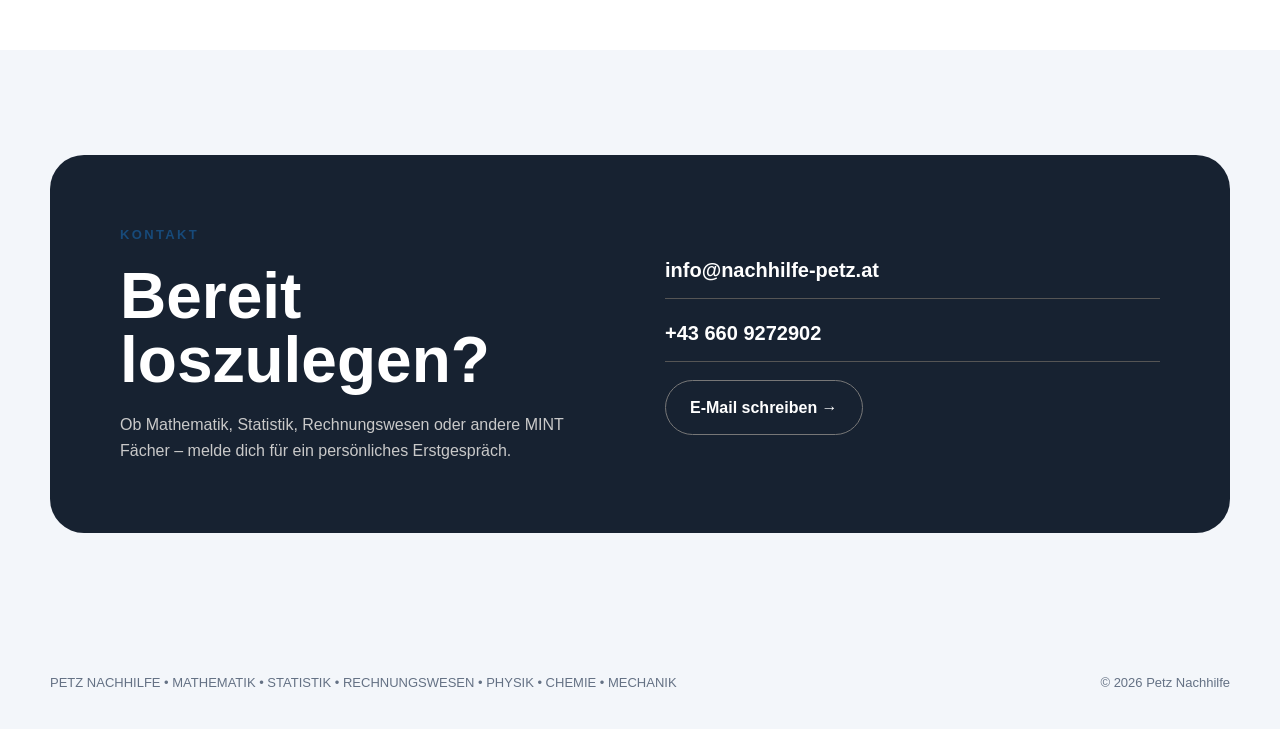
==== commit 03a64637: "Revise text and headings in index.html for clarity Updated section headings and descriptions for cla" ====
--- a/index.html
+++ b/index.html
@@ -134,7 +134,7 @@
         <div class="section-heading">
 
           <div class="eyebrow">
-            01 — Fächer
+            Fächer
           </div>
 
           <h2>
@@ -142,8 +142,9 @@
           </h2>
 
           <p>
-            Professionelle Nachhilfe für wichtige
-            MINT-Fächer und Rechnungswesen.
+            Hier siehst du die durch Nachhilfe abgedeckten Fächer. Ist deines nicht explizit dabei? 
+            Keine Sorge bei Mathematik ist "Angewandte Mathematik" zum Beispiel mitgemeint. 
+            Melde dich im Zweifelsfall einfach und wir schauen gemeinsam ob ich dich unterstützen kann.
           </p>
 
         </div>
@@ -177,10 +178,7 @@
             </span>
 
             <h3>
-              Statistik
-            </h3>
-
-            <h3>  
+              Statistik <br>
               (Oberstufe - Uni-Niveau)
             </h3>
             
@@ -200,10 +198,7 @@
             </span>
 
             <h3>
-              Rechnungswesen
-            </h3>
-
-            <h3>  
+              Rechnungswesen <br> 
               (Oberstufe / LAP)
             </h3>
             
@@ -223,10 +218,7 @@
             </span>
 
             <h3>
-              Physik
-            </h3>
-
-            <h3>  
+              Physik <br>  
               (Mittelschule - Uni-Niveau)
             </h3>
             
@@ -246,10 +238,7 @@
             </span>
 
             <h3>
-              Chemie
-            </h3>
-
-            <h3>  
+              Chemie <br> 
               (Mittelschule - Oberstufe)
             </h3>
             
@@ -267,10 +256,7 @@
             </span>
 
             <h3>
-              Mechanik
-            </h3>
-
-            <h3>  
+              Mechanik <br> 
               (Oberstufe)
             </h3>
             
@@ -321,7 +307,7 @@
           <div class="about-content">
 
             <div class="eyebrow">
-              02 — Zu mir
+              Über mich
             </div>
 
             <h2>
@@ -334,6 +320,8 @@
               Als Physikstudent habe ich Einblicke
               in grundlegende Naturgesetze und komplexe
               Konzepte der Mathematik erhalten.
+              Ich war auch als Tutor an der TU Wien tätig und
+              durfte in Nachhilfeinstituten bereits viele Schüler_innen betreuen.
               Dadurch weiß ich, wie man schwierige
               Inhalte verständlich macht.
             </p>
@@ -353,7 +341,7 @@
             </p>
 
             <p>
-              Ziel ist nicht nur, Lösungen zu zeigen,
+              Das Ziel ist nicht nur, Lösungen zu zeigen,
               sondern die Fähigkeit zu vermitteln,
               sie selbst zu finden.
             </p>
@@ -378,7 +366,7 @@
         <div class="section-heading">
 
           <div class="eyebrow">
-            03 — Die Nachhilfe
+           Die Nachhilfe
           </div>
 
           <h2>
@@ -446,7 +434,8 @@
                 Wir arbeiten Schritt für Schritt
                 an Schwierigkeiten und zerlegen
                 komplexe Konzepte in verständliche
-                Abschnitte.
+                Abschnitte. Wichtig ist mir dabei, 
+                dass die Motivation immer im Vordergrund steht.
               </p>
 
             </div>
@@ -474,7 +463,8 @@
                 Theorie wird durch Übungen und
                 praktische Anwendungen gefestigt.
                 So entsteht die Verbindung zwischen
-                Wissen und Praxis.
+                Wissen und Praxis. Damit kannst du bei
+                deiner Prüfung punkten!
               </p>
 
             </div>
@@ -493,7 +483,7 @@
           <article class="mode">
 
             <div class="mode-number">
-              03-A — PRÄSENZ
+              A — PRÄSENZ
             </div>
 
             <h3>
@@ -513,7 +503,7 @@
           <article class="mode">
 
             <div class="mode-number">
-              03-B — ONLINE
+              B — ONLINE
             </div>
 
             <h3>
@@ -551,7 +541,7 @@
         <div class="section-heading">
 
           <div class="eyebrow">
-            04 — FAQ
+            FAQ
           </div>
 
           <h2>
@@ -573,8 +563,8 @@
             <p>
               Die Häufigkeit hängt vom individuellen
               Bedarf ab. In der Regel sind ein bis zwei
-              Einheiten pro Woche sinnvoll. Für Prüfungen
-              kann auch ein intensiverer Lernplan
+              Einheiten pro Woche sinnvoll. Für wichtige 
+              Prüfungen kann auch ein intensiverer Lernplan
               vereinbart werden.
             </p>
 
@@ -636,7 +626,7 @@
           <div>
 
             <div class="eyebrow">
-              05 — Kontakt
+              Kontakt
             </div>
 
             <h2>
@@ -645,8 +635,7 @@
             </h2>
 
             <p>
-              Ob Mathematik, Naturwissenschaften,
-              MINT oder Rechnungswesen – melde dich
+              Ob Mathematik, Statistik, Rechnungswesen oder andere MINT Fächer – melde dich
               für ein persönliches Erstgespräch.
             </p>
 
@@ -699,10 +688,11 @@
       <span>
         PETZ NACHHILFE
         • MATHEMATIK
+        • STATISTIK
+        • RECHNUNGSWESEN
         • PHYSIK
         • CHEMIE
         • MECHANIK
-        • RECHNUNGSWESEN
       </span>
 
       <span>
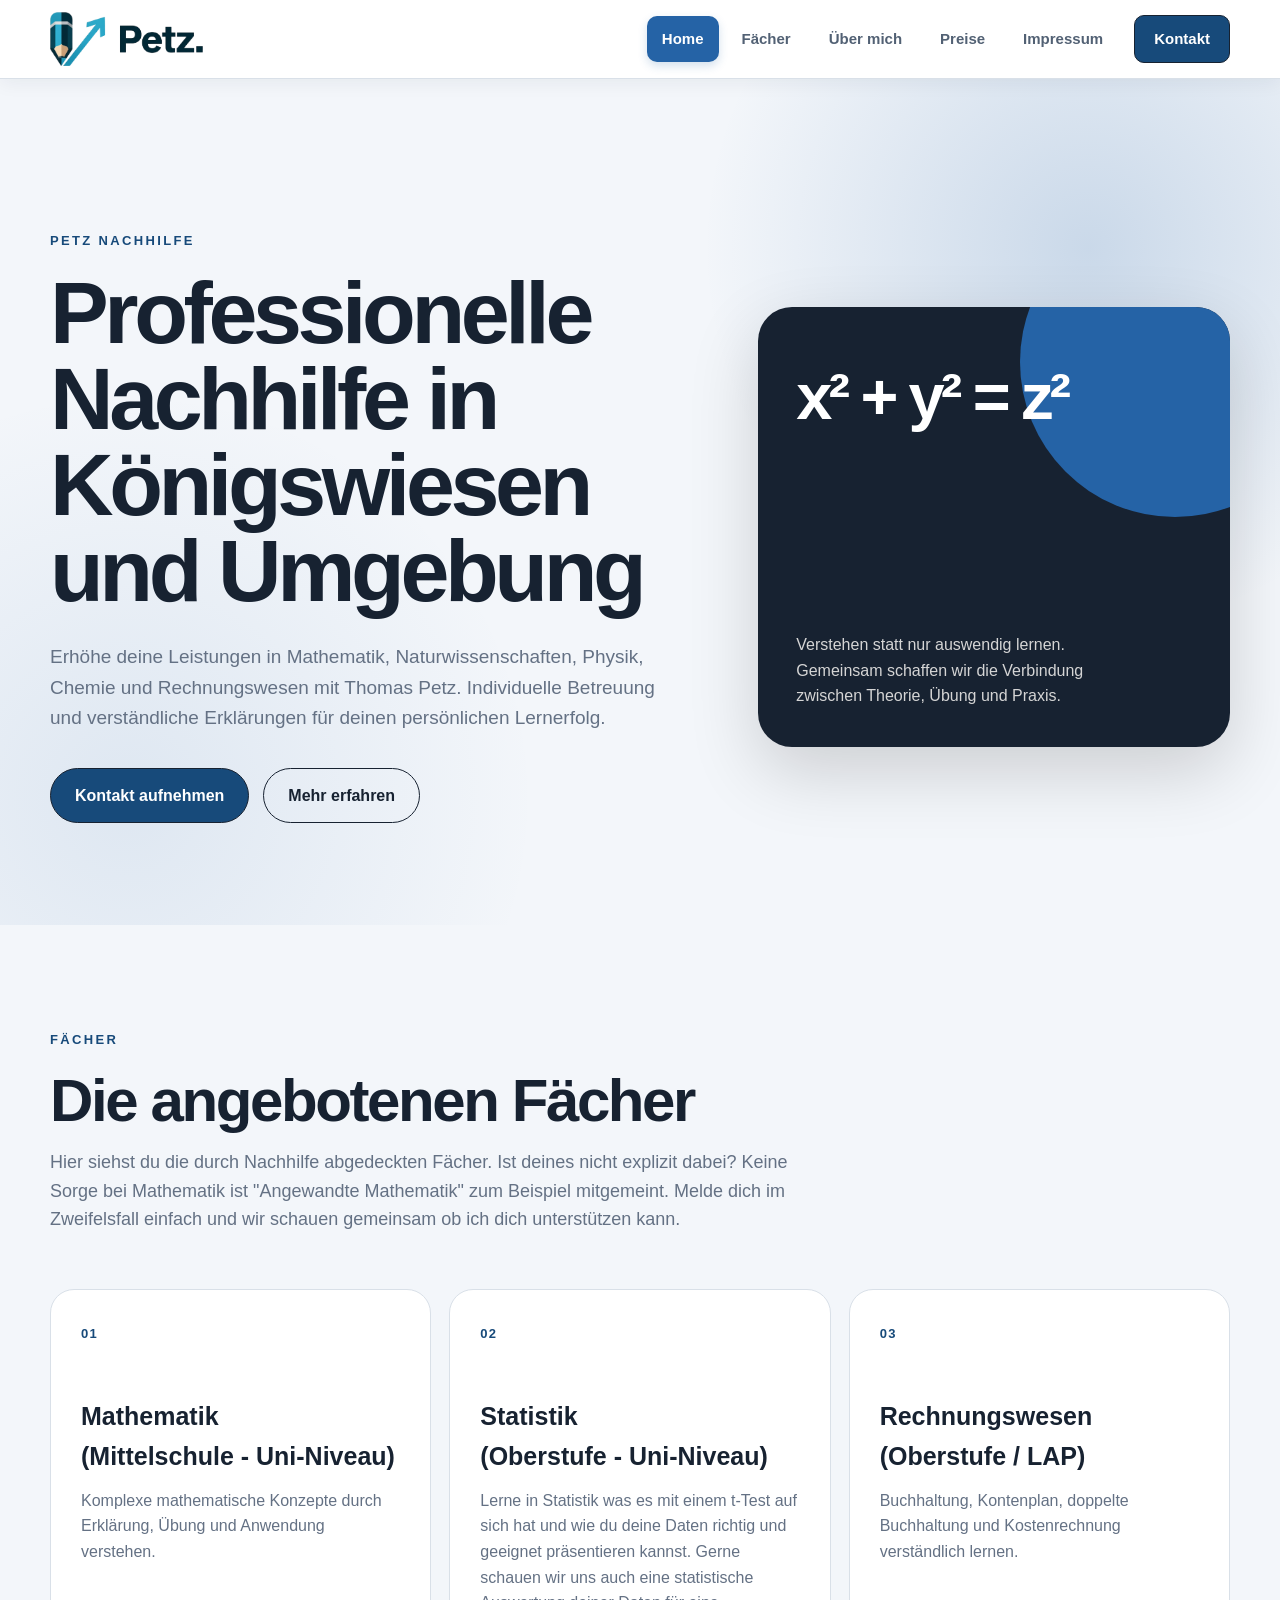
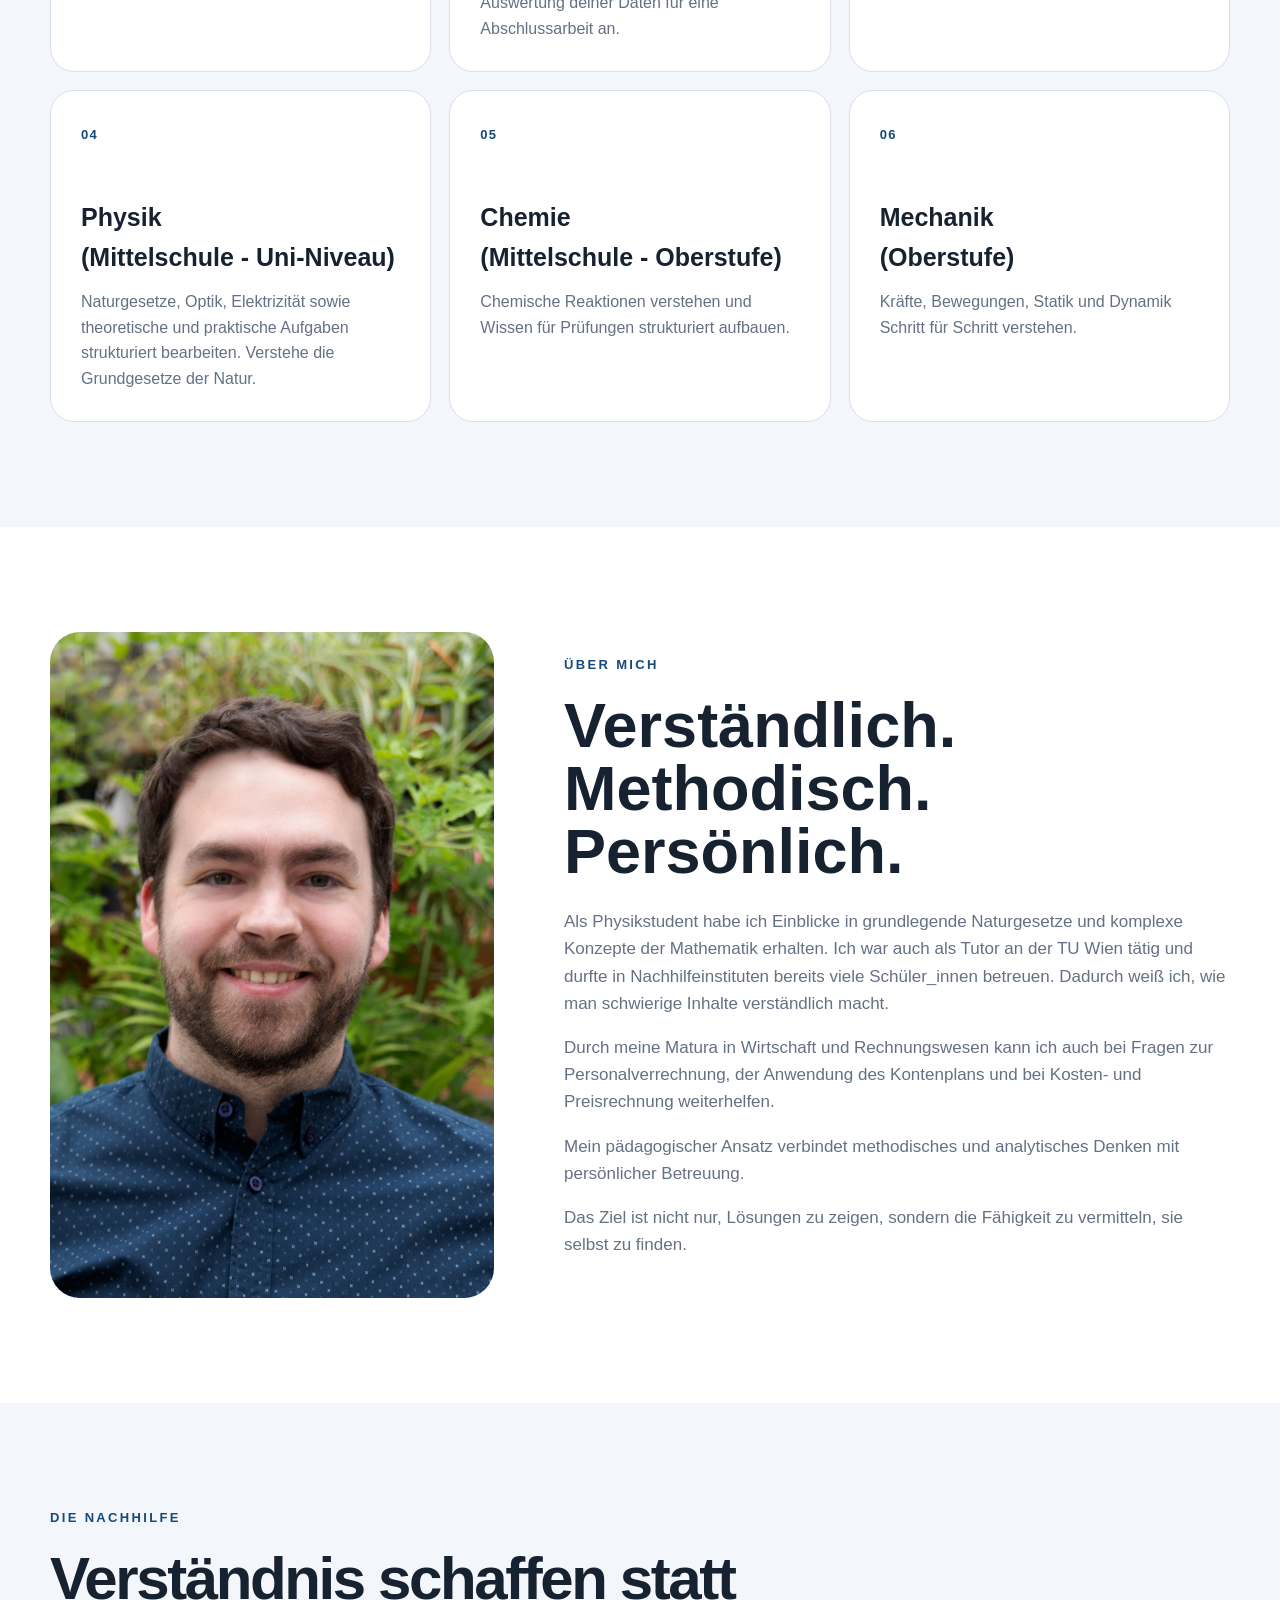
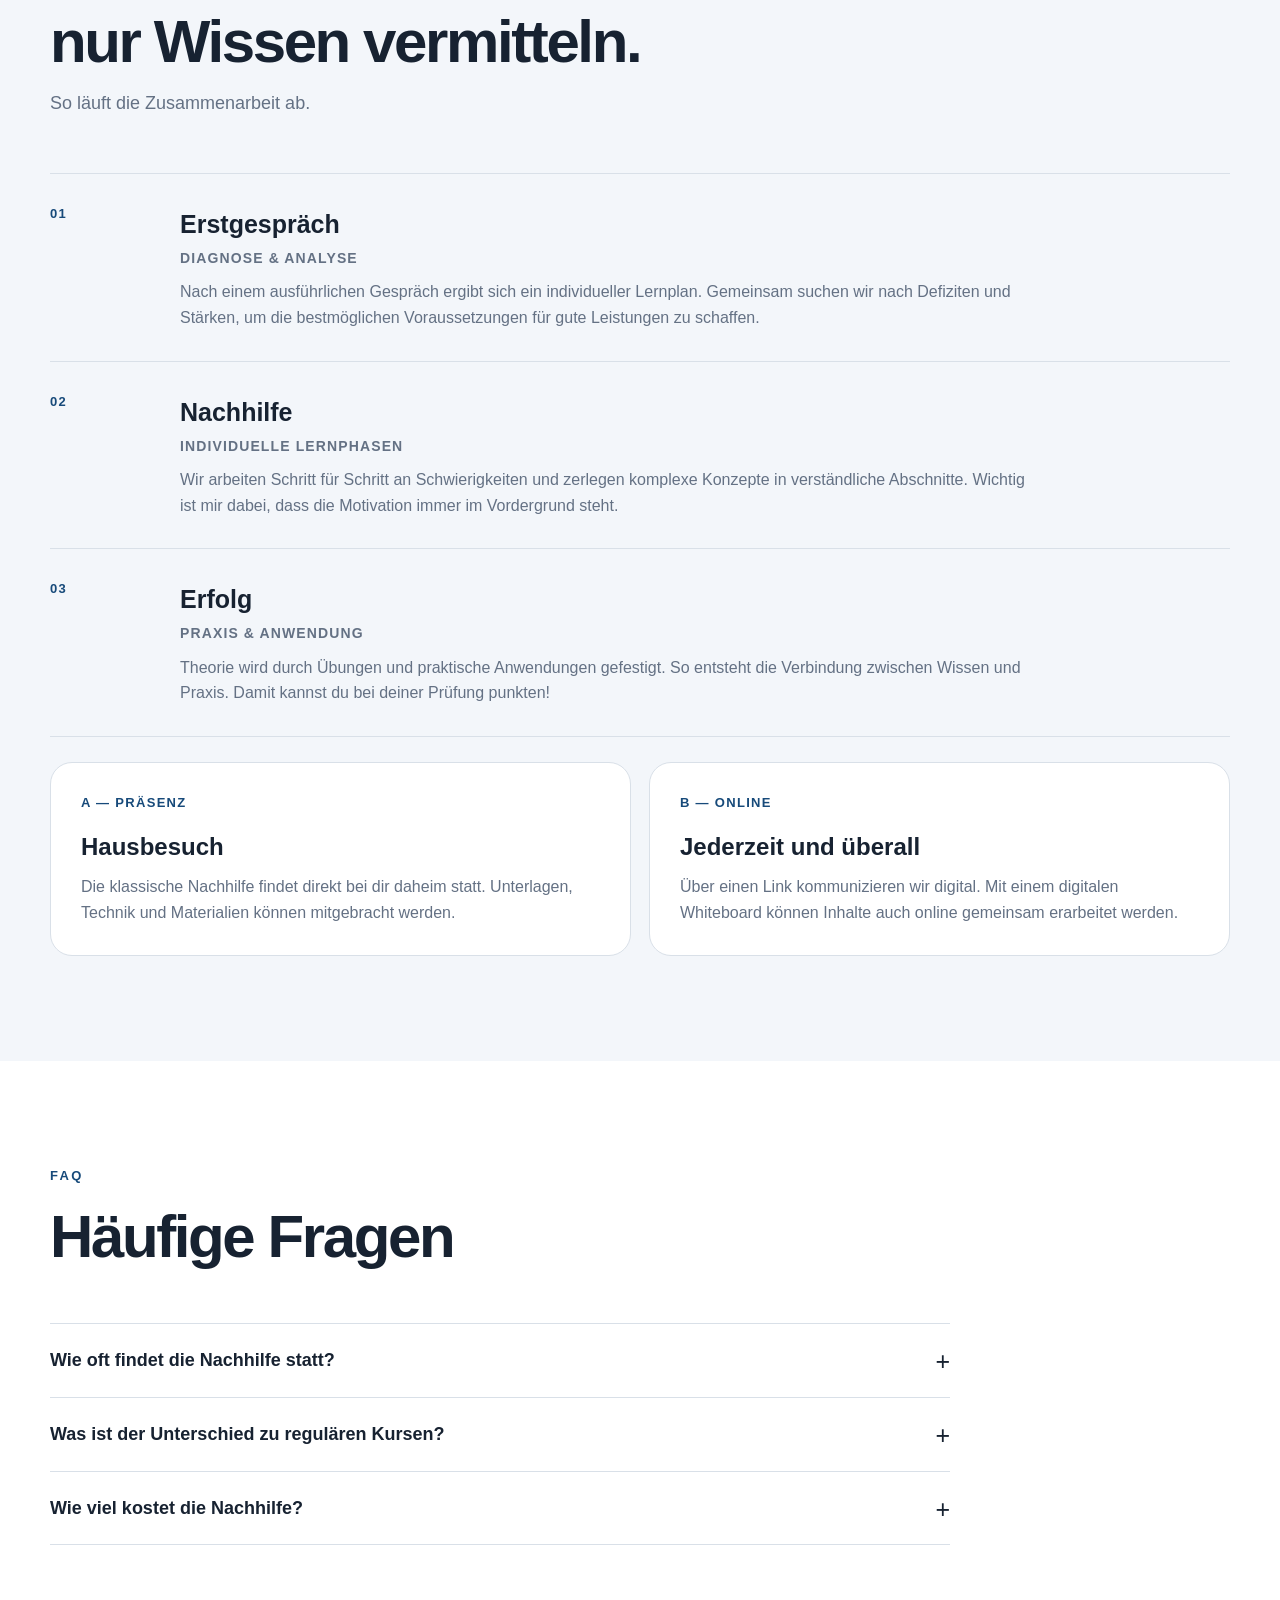
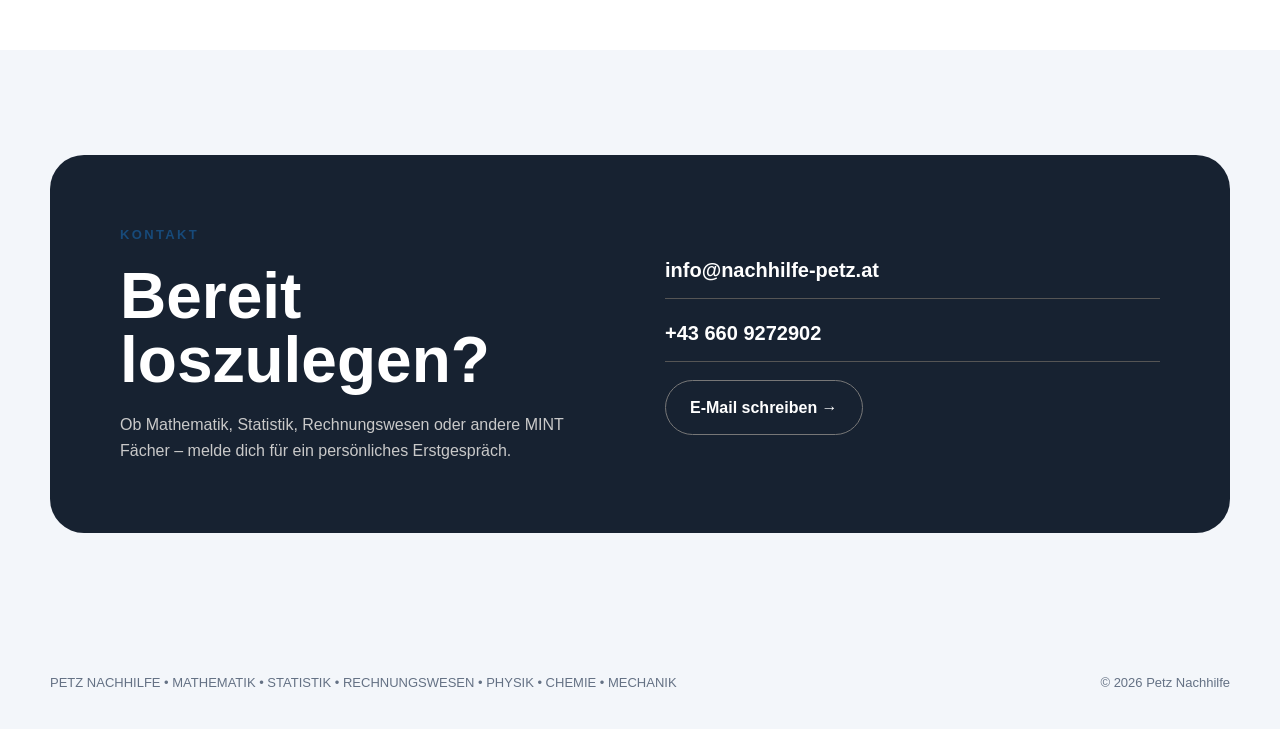
==== commit 25f47e0e: "Update subject number from 05 to 06" ====
--- a/index.html
+++ b/index.html
@@ -252,7 +252,7 @@
           <article class="subject">
 
             <span class="subject-number">
-              05
+              06
             </span>
 
             <h3>
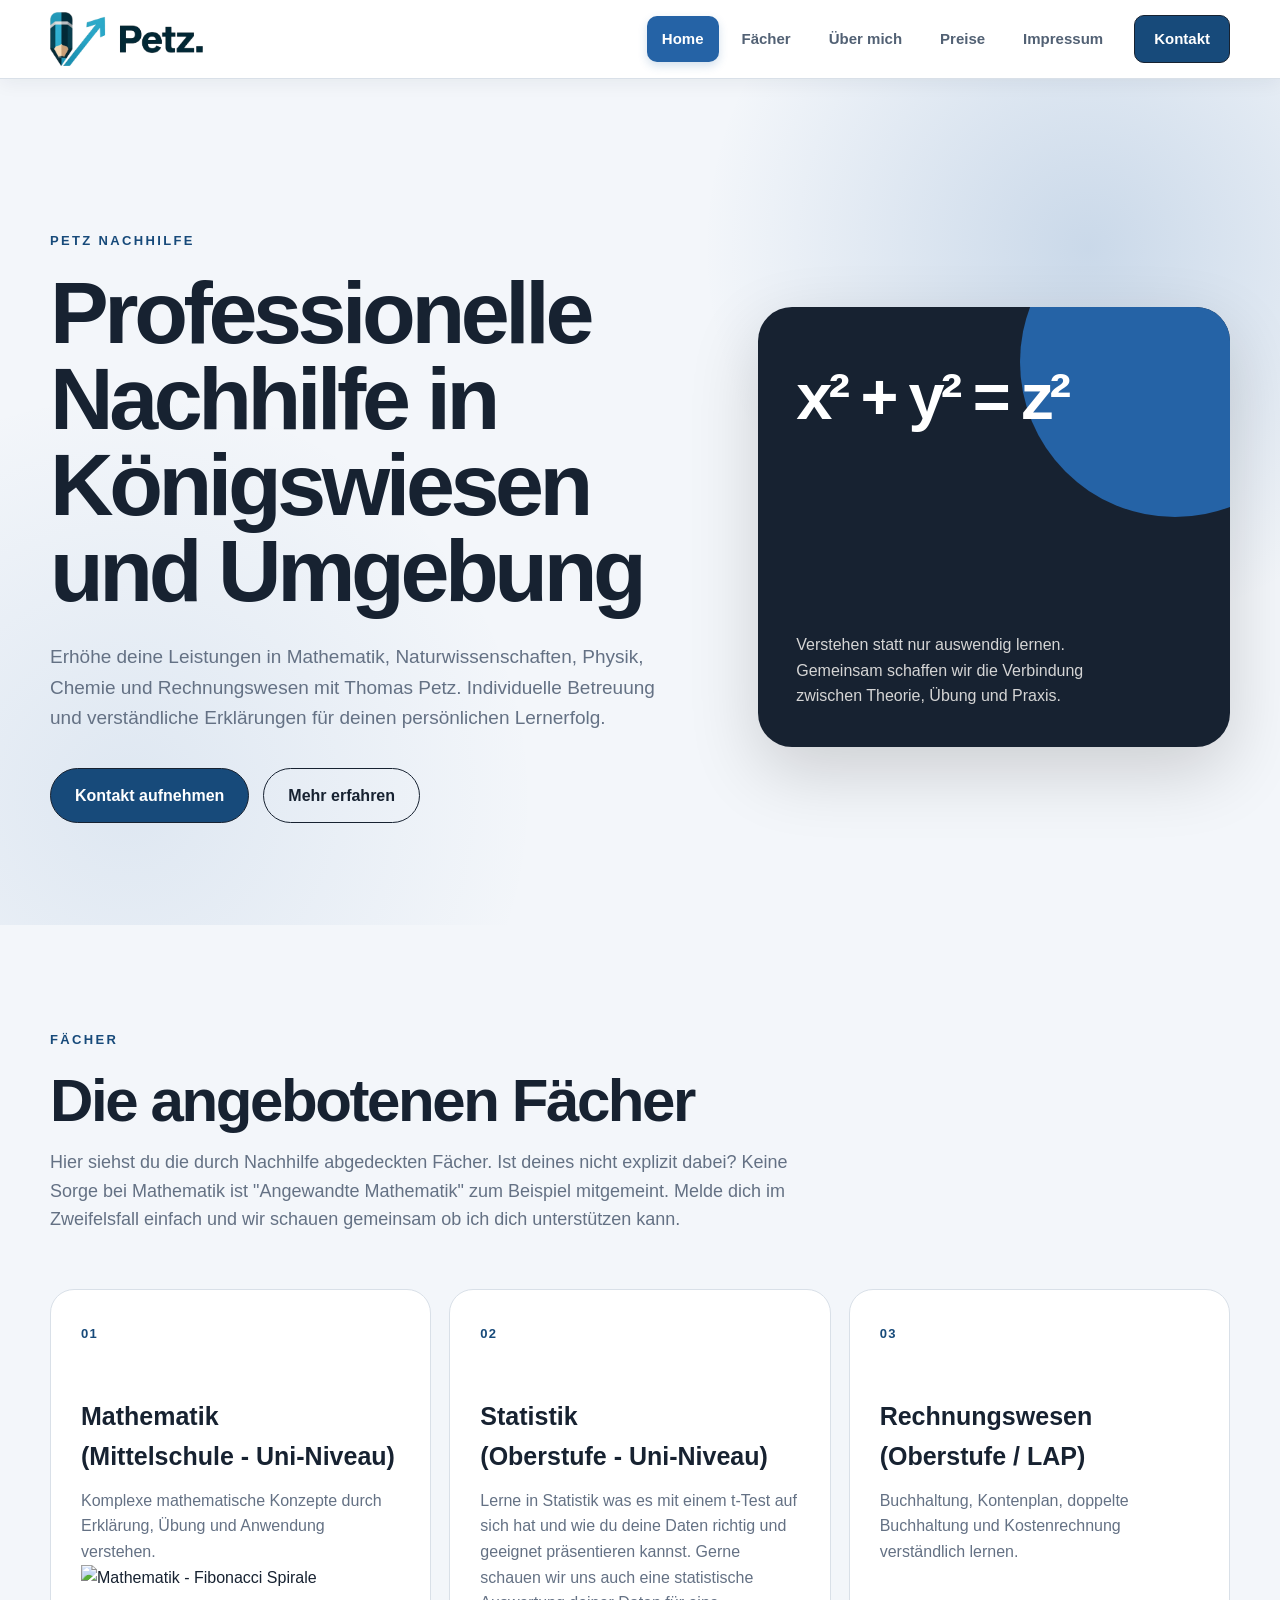
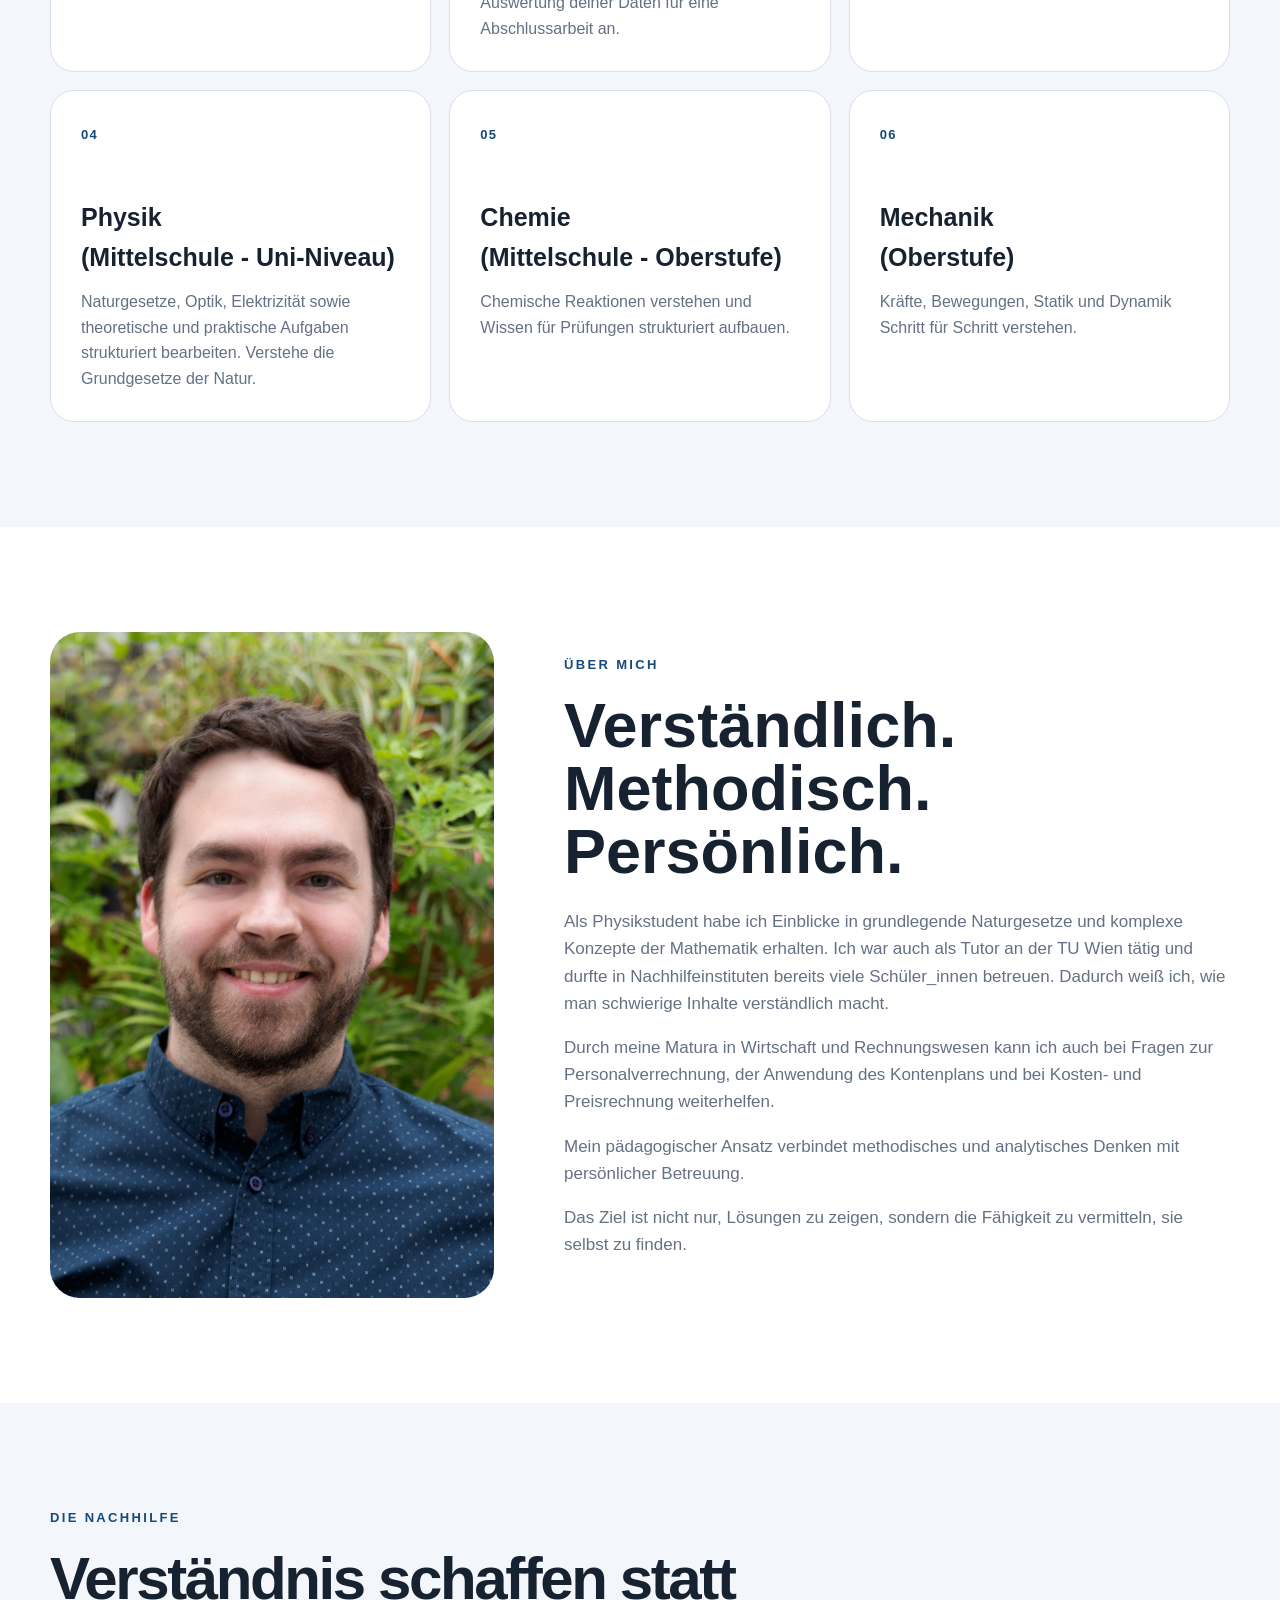
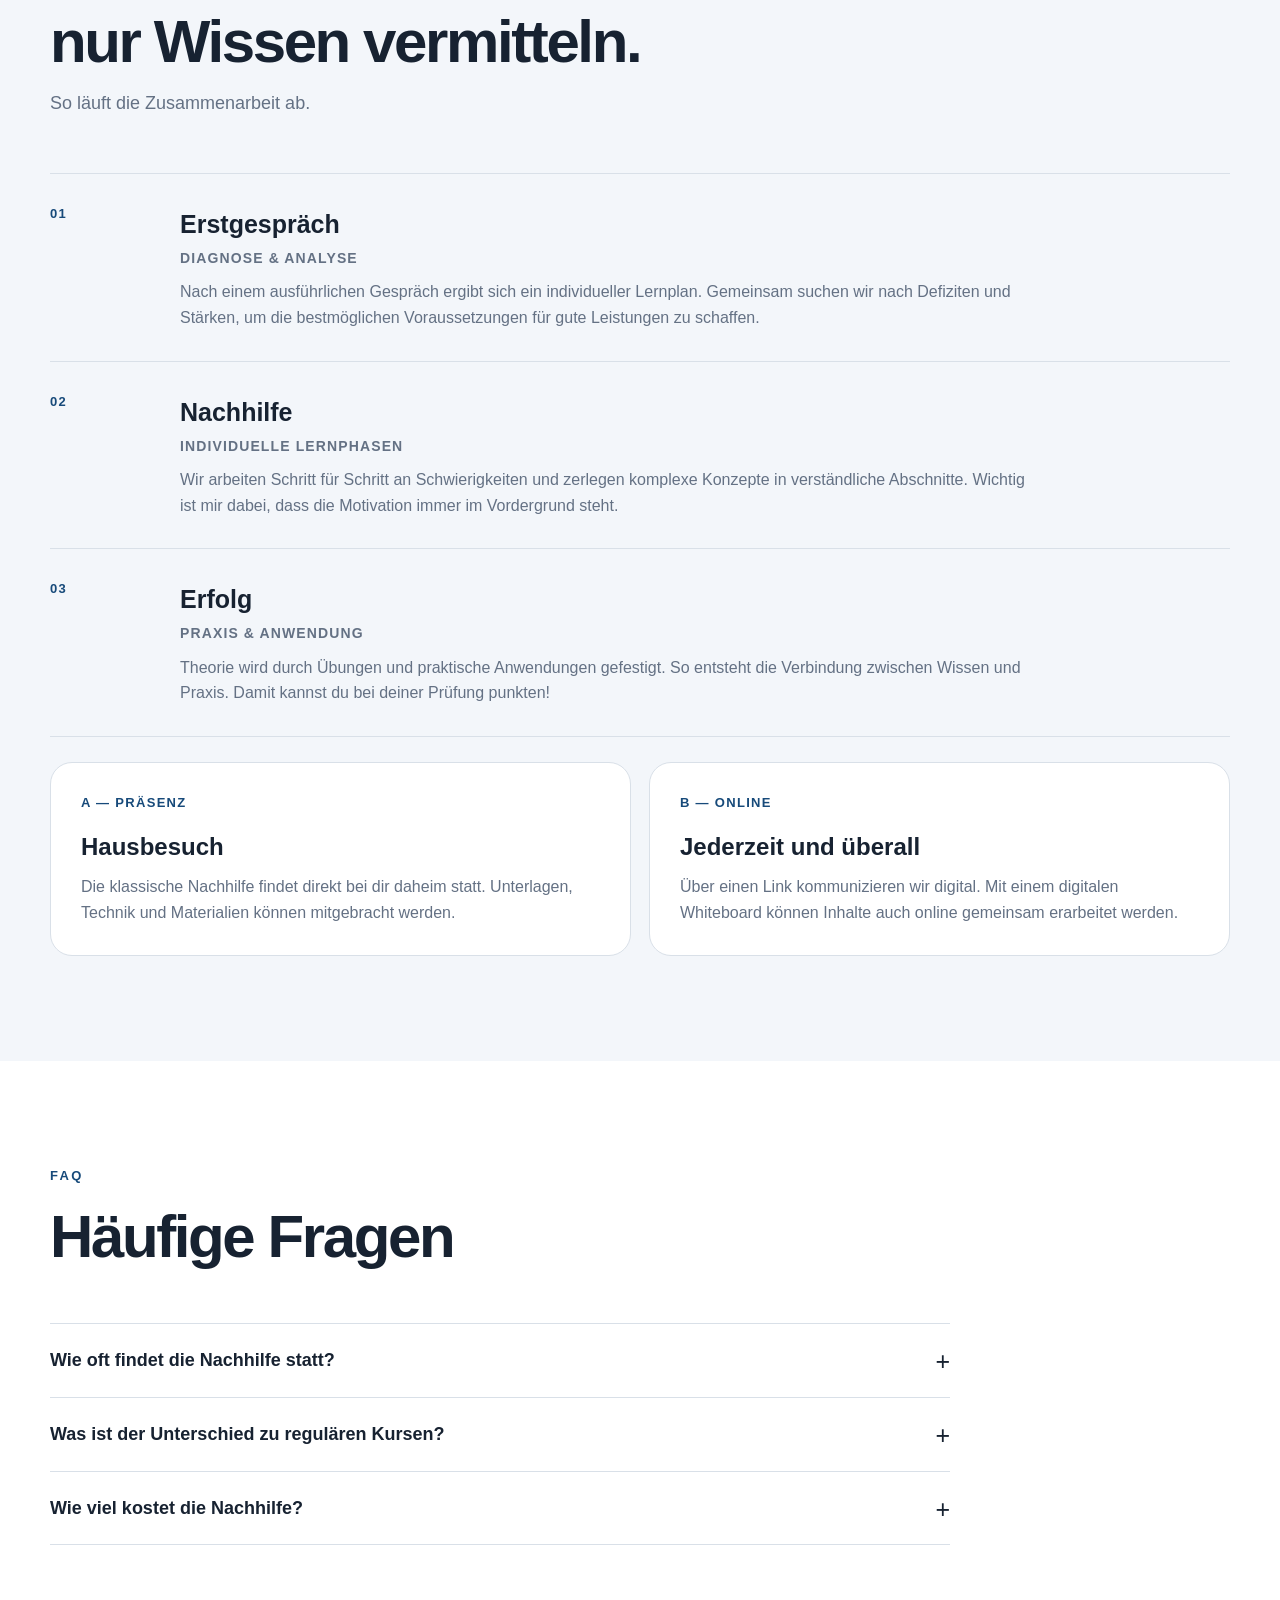
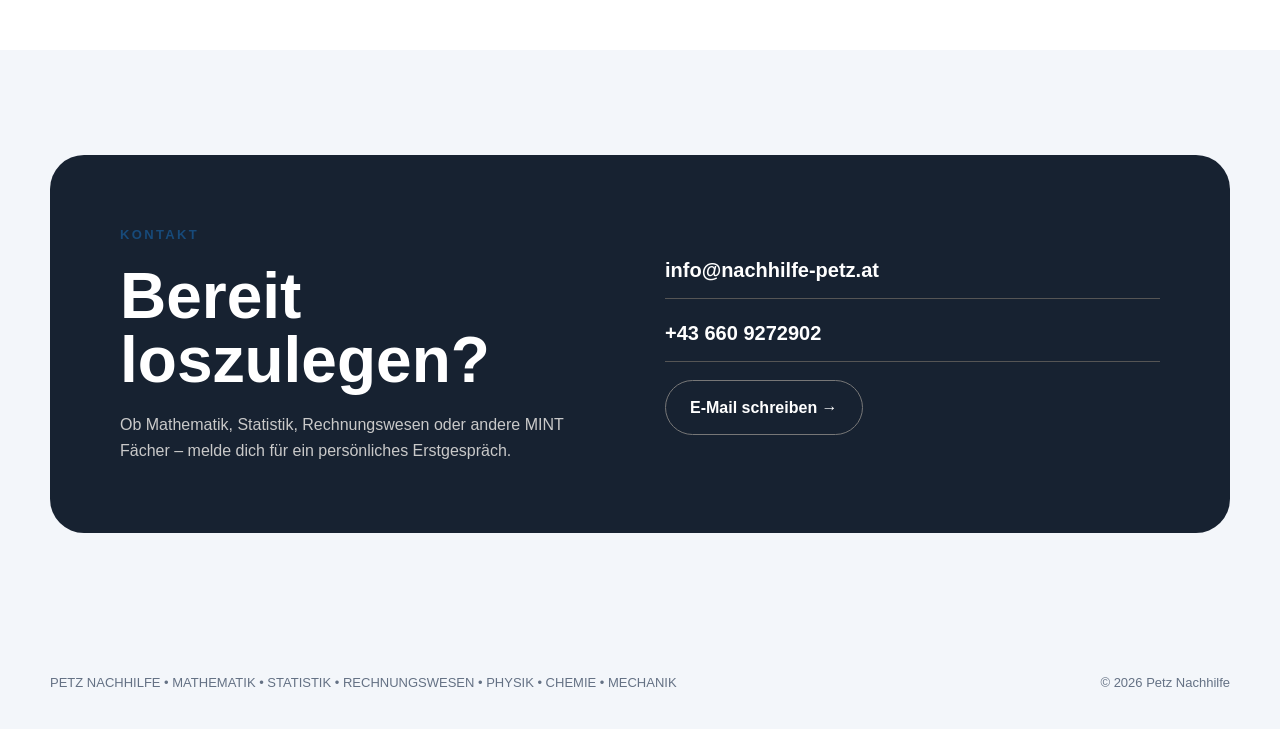
==== commit 36887257: "Insert picture element for mathematics icon Add responsive image for mathematics section" ====
--- a/index.html
+++ b/index.html
@@ -168,6 +168,18 @@
               Komplexe mathematische Konzepte durch
               Erklärung, Übung und Anwendung verstehen.
             </p>
+
+            <picture>
+  <source
+    srcset="Mathematik_d.svg"
+    media="(prefers-color-scheme: dark)"
+  >
+  <img
+    src="Mathematik.svg"
+    alt="Mathematik - Fibonacci Spirale"
+    class="fach-icon"
+  >
+</picture>
 
           </article>
 
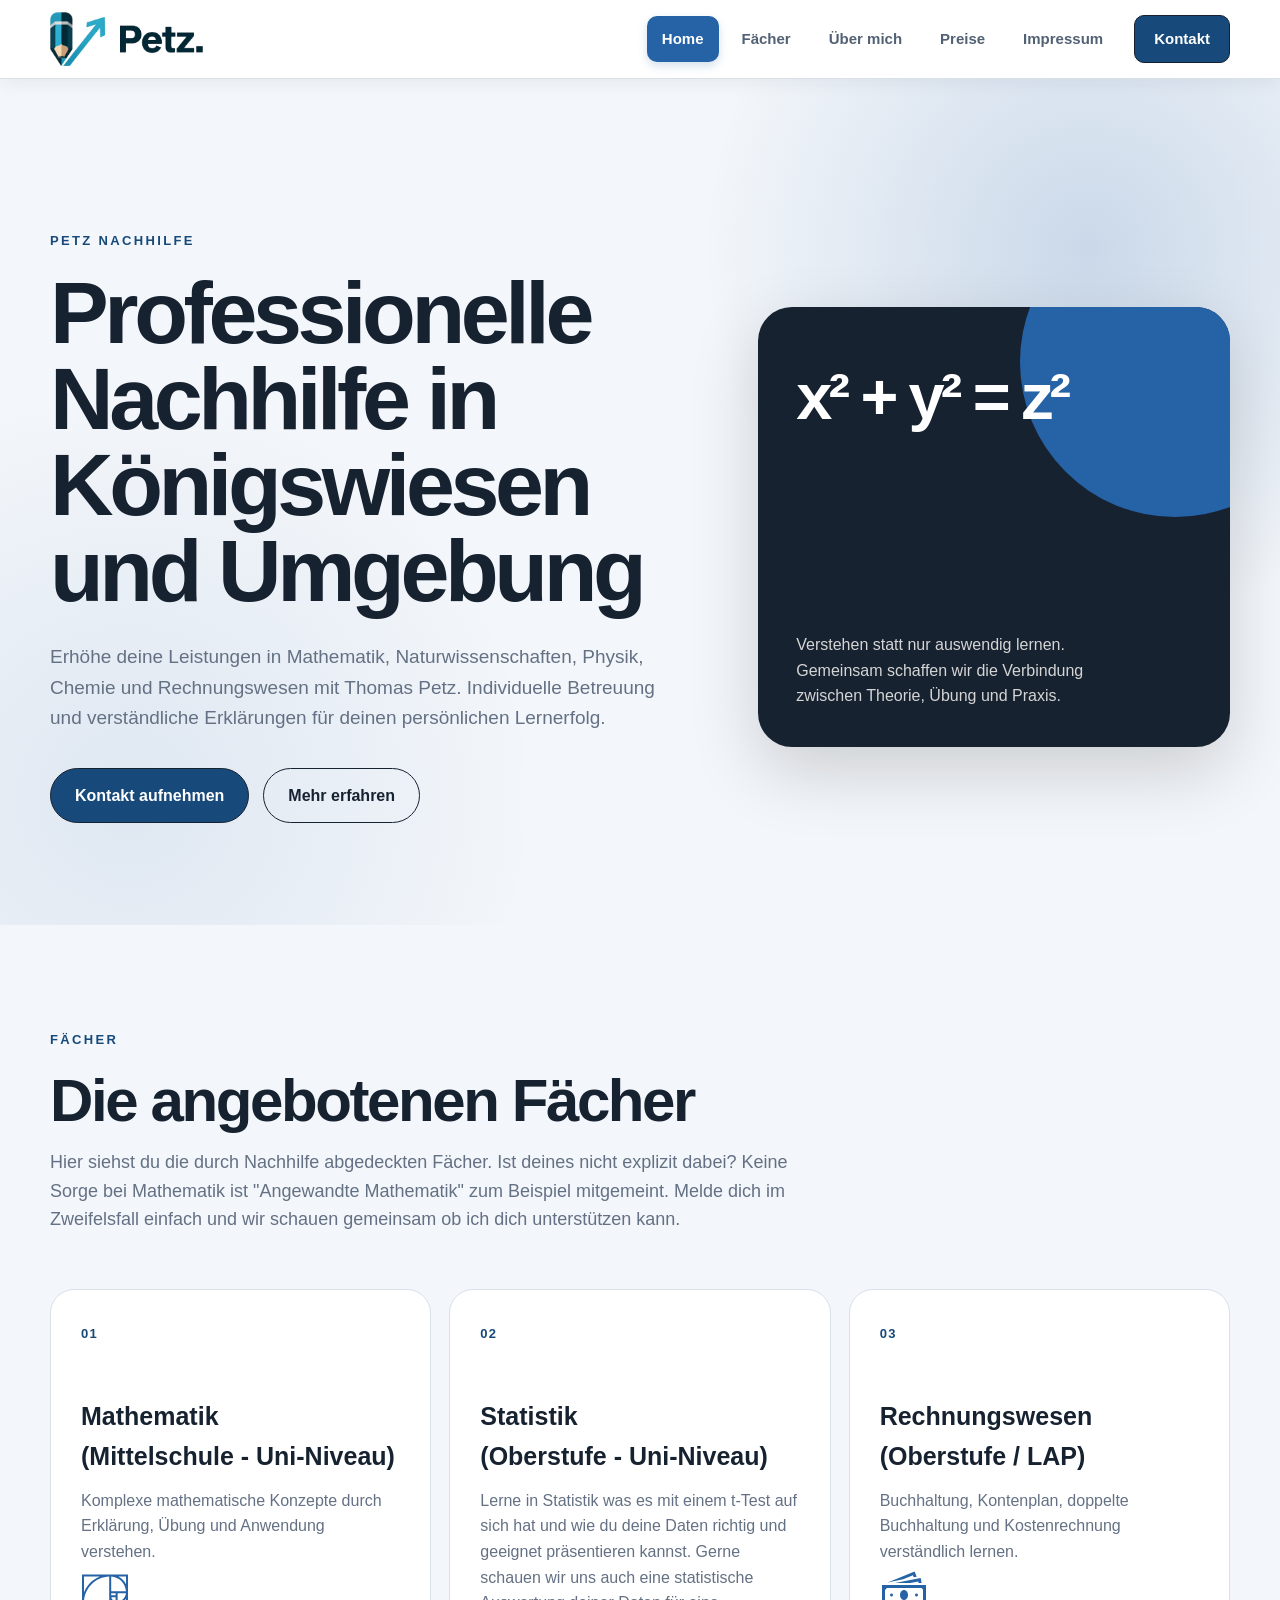
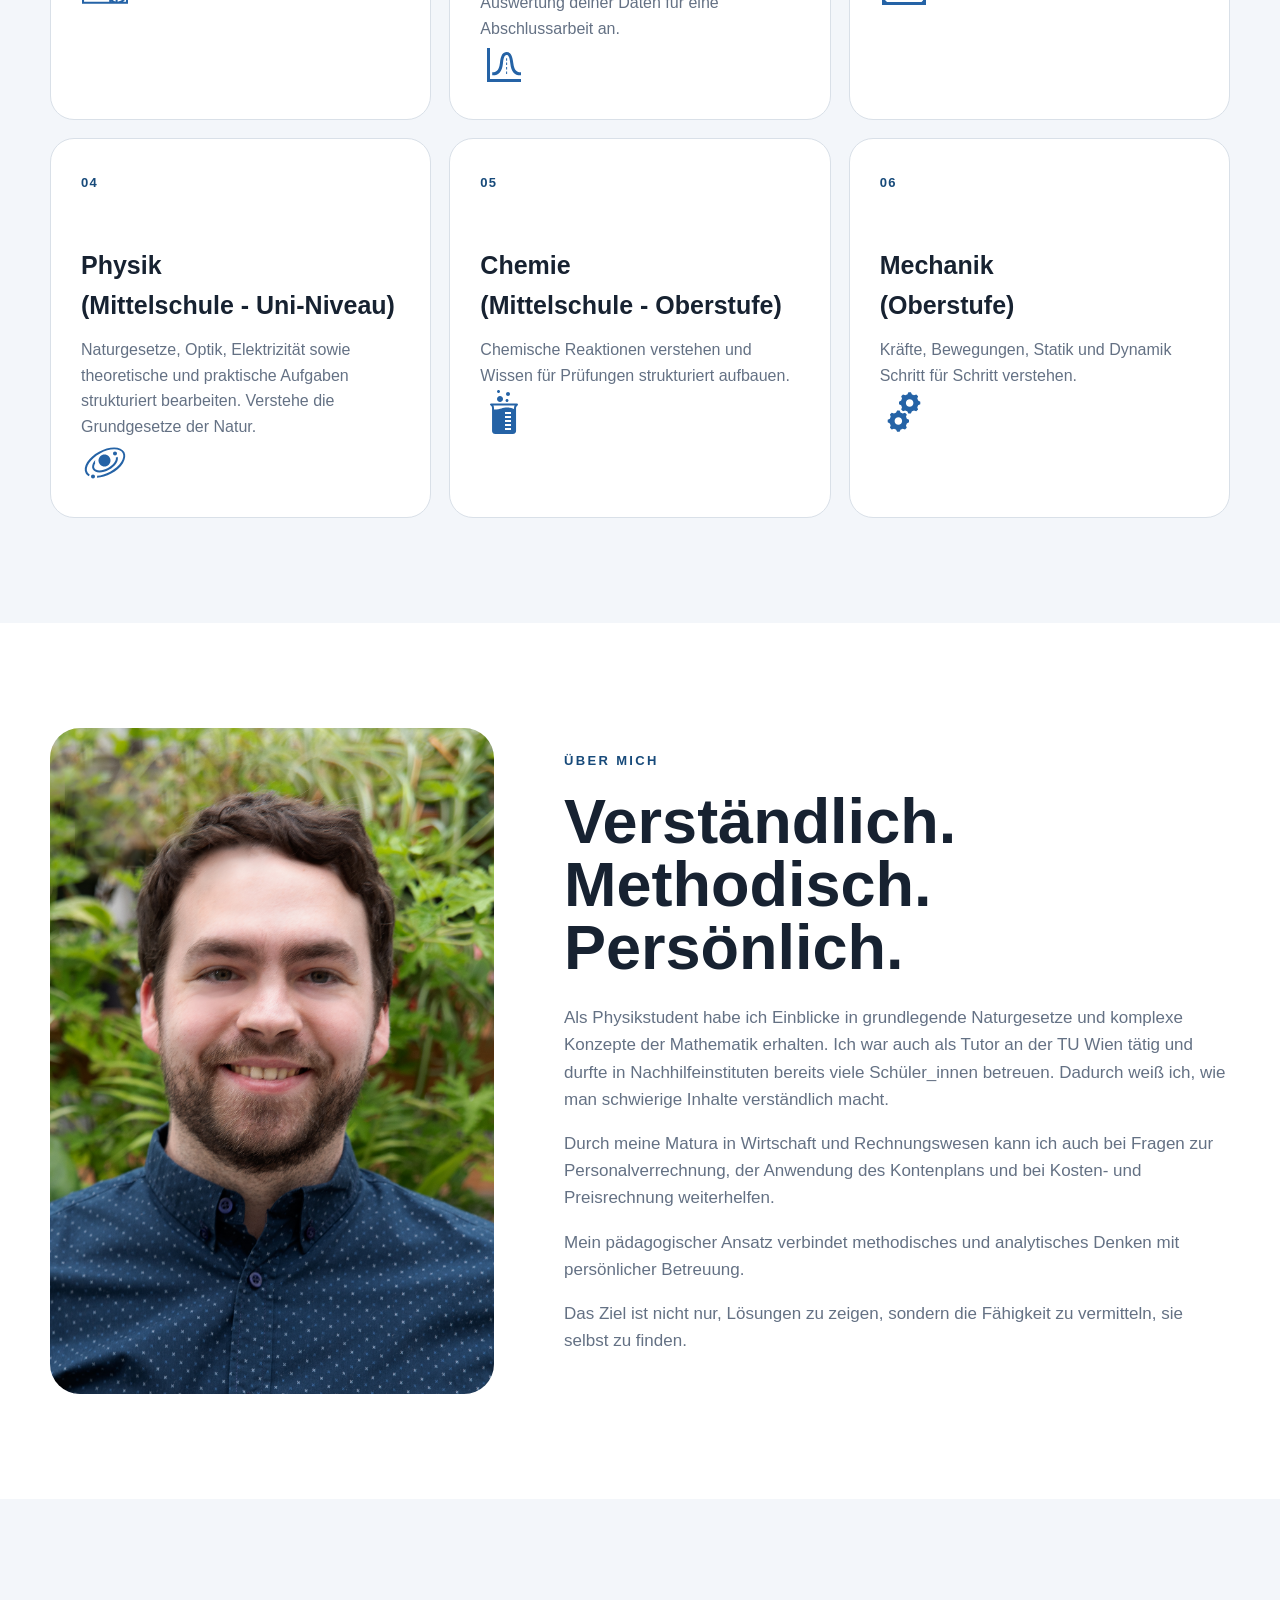
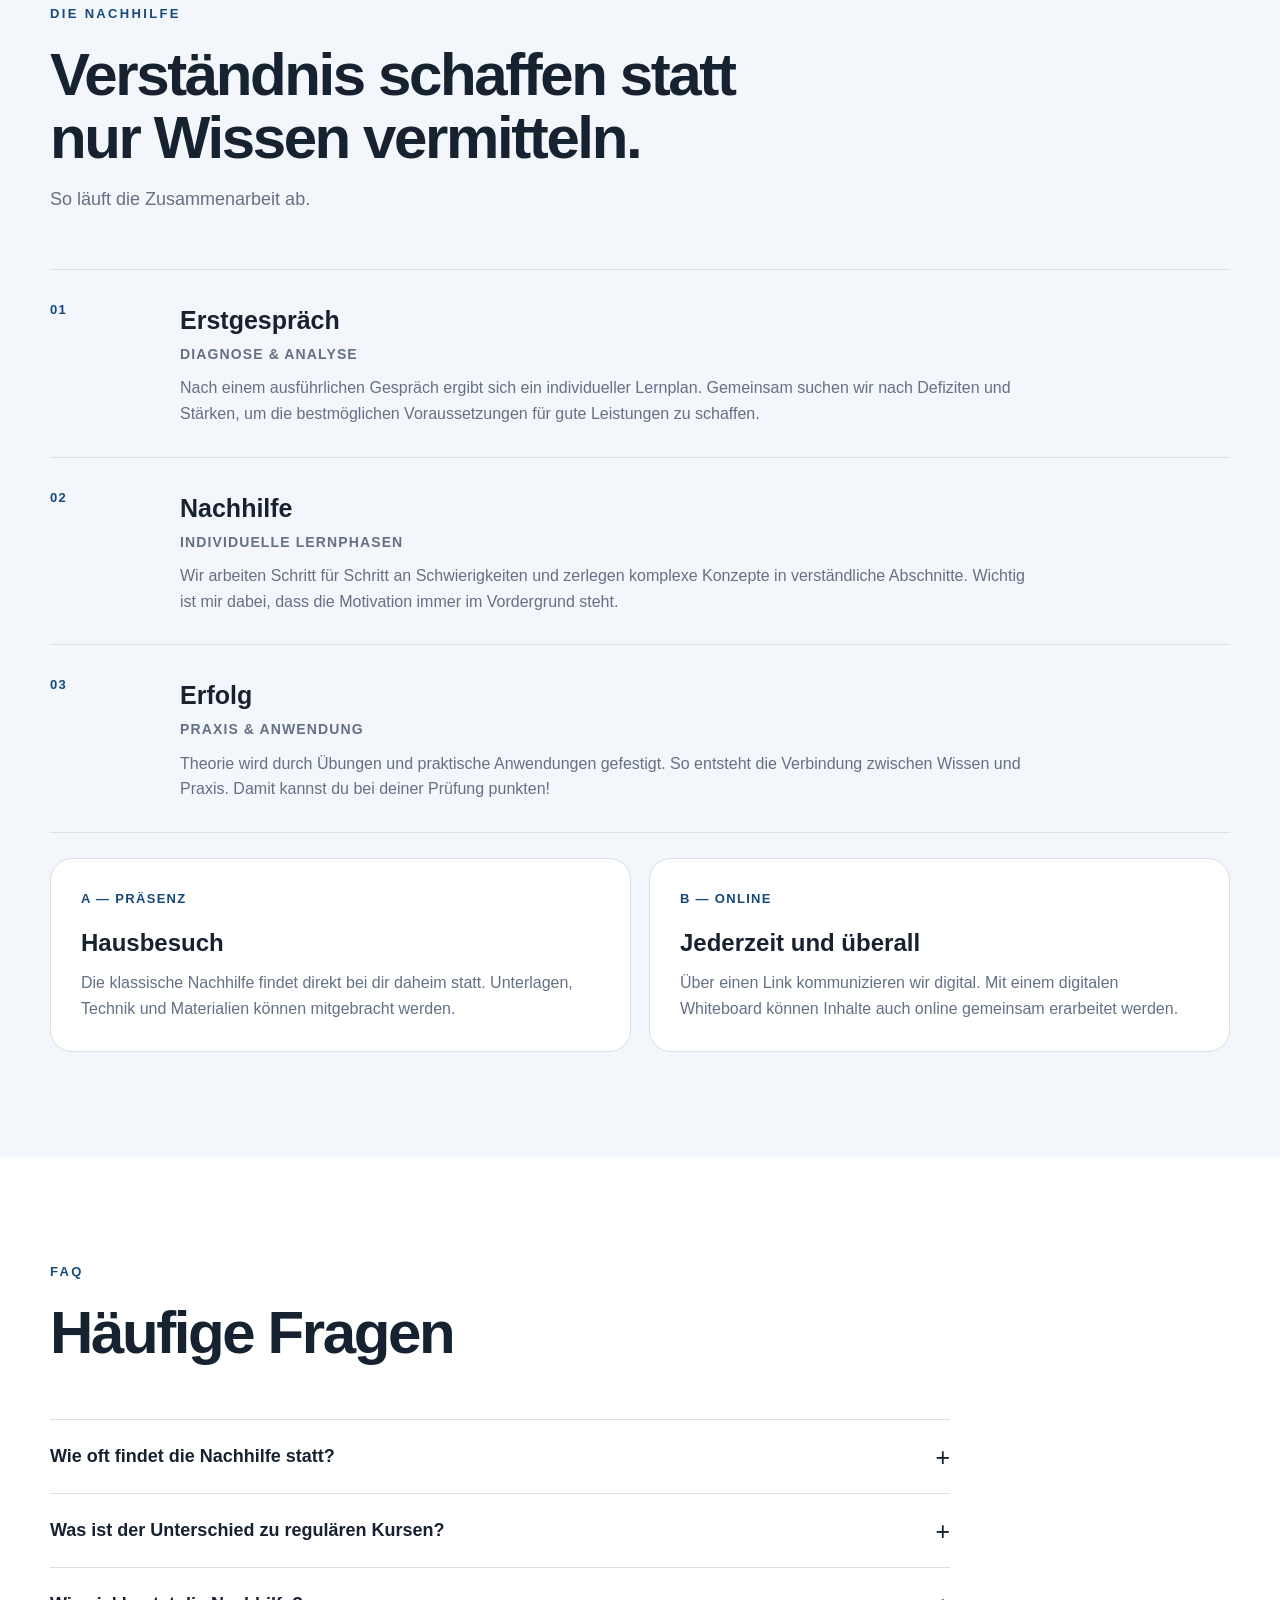
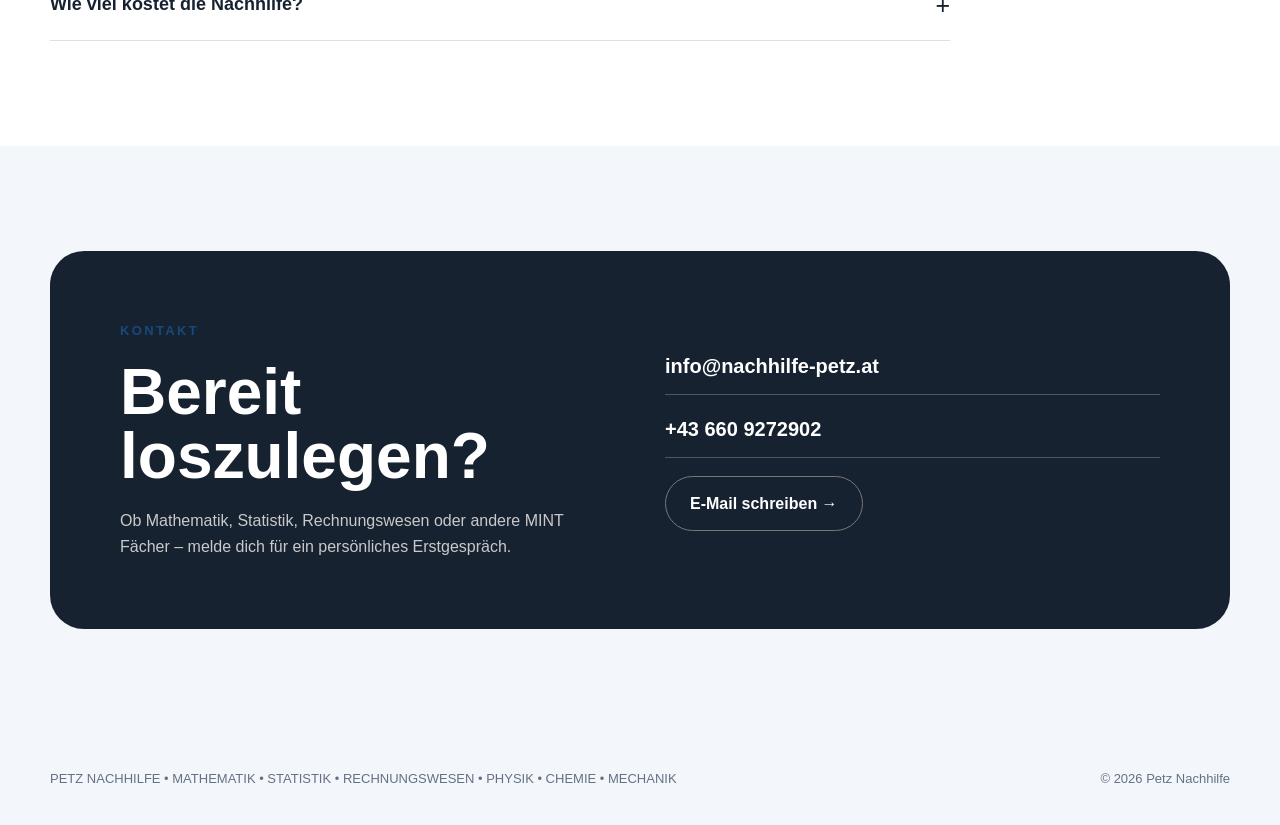
==== commit 5488ffe7: "Add subject images to index.html" ====
--- a/index.html
+++ b/index.html
@@ -201,6 +201,14 @@
               deiner Daten für eine Abschlussarbeit an.
             </p>
 
+            <picture>   
+  <img
+    src="Statistik.svg"
+    alt="Statistik - Verteilung"
+    class="fach-icon"
+  >
+</picture>
+            
           </article>
 
           <article class="subject">
@@ -220,6 +228,14 @@
               verständlich lernen.
             </p>
 
+            <picture>   
+  <img
+    src="Rechnungswesen.svg"
+    alt="Rechnungswesen - Geldscheine"
+    class="fach-icon"
+  >
+</picture>
+
           </article>
 
 
@@ -241,6 +257,14 @@
               Verstehe die Grundgesetze der Natur.
             </p>
 
+            <picture>   
+  <img
+    src="Physik.svg"
+    alt="Physik - Sonnensystem"
+    class="fach-icon"
+  >
+</picture>
+
           </article>
 
           <article class="subject">
@@ -259,6 +283,14 @@
               Wissen für Prüfungen strukturiert aufbauen.
             </p>
 
+            <picture>   
+  <img
+    src="Chemie.svg"
+    alt="Chemie - blubberndes Becherglas"
+    class="fach-icon"
+  >
+</picture>
+
           </article>
 
           <article class="subject">
@@ -276,6 +308,14 @@
               Kräfte, Bewegungen, Statik und Dynamik
               Schritt für Schritt verstehen. 
             </p>
+
+            <picture>   
+  <img
+    src="Mechanik.svg"
+    alt="Mechnaik - zwei Zahnräder"
+    class="fach-icon"
+  >
+</picture>
 
           </article>
 
--- a/style.css
+++ b/style.css
@@ -54,6 +54,12 @@
 .container {
   width: min(calc(100% - 40px), var(--max-width));
   margin: 0 auto;
+}
+
+.fach-icon {
+  width: 48px;
+  height: 48px;
+  display: block;
 }
 
 /* =========================================================
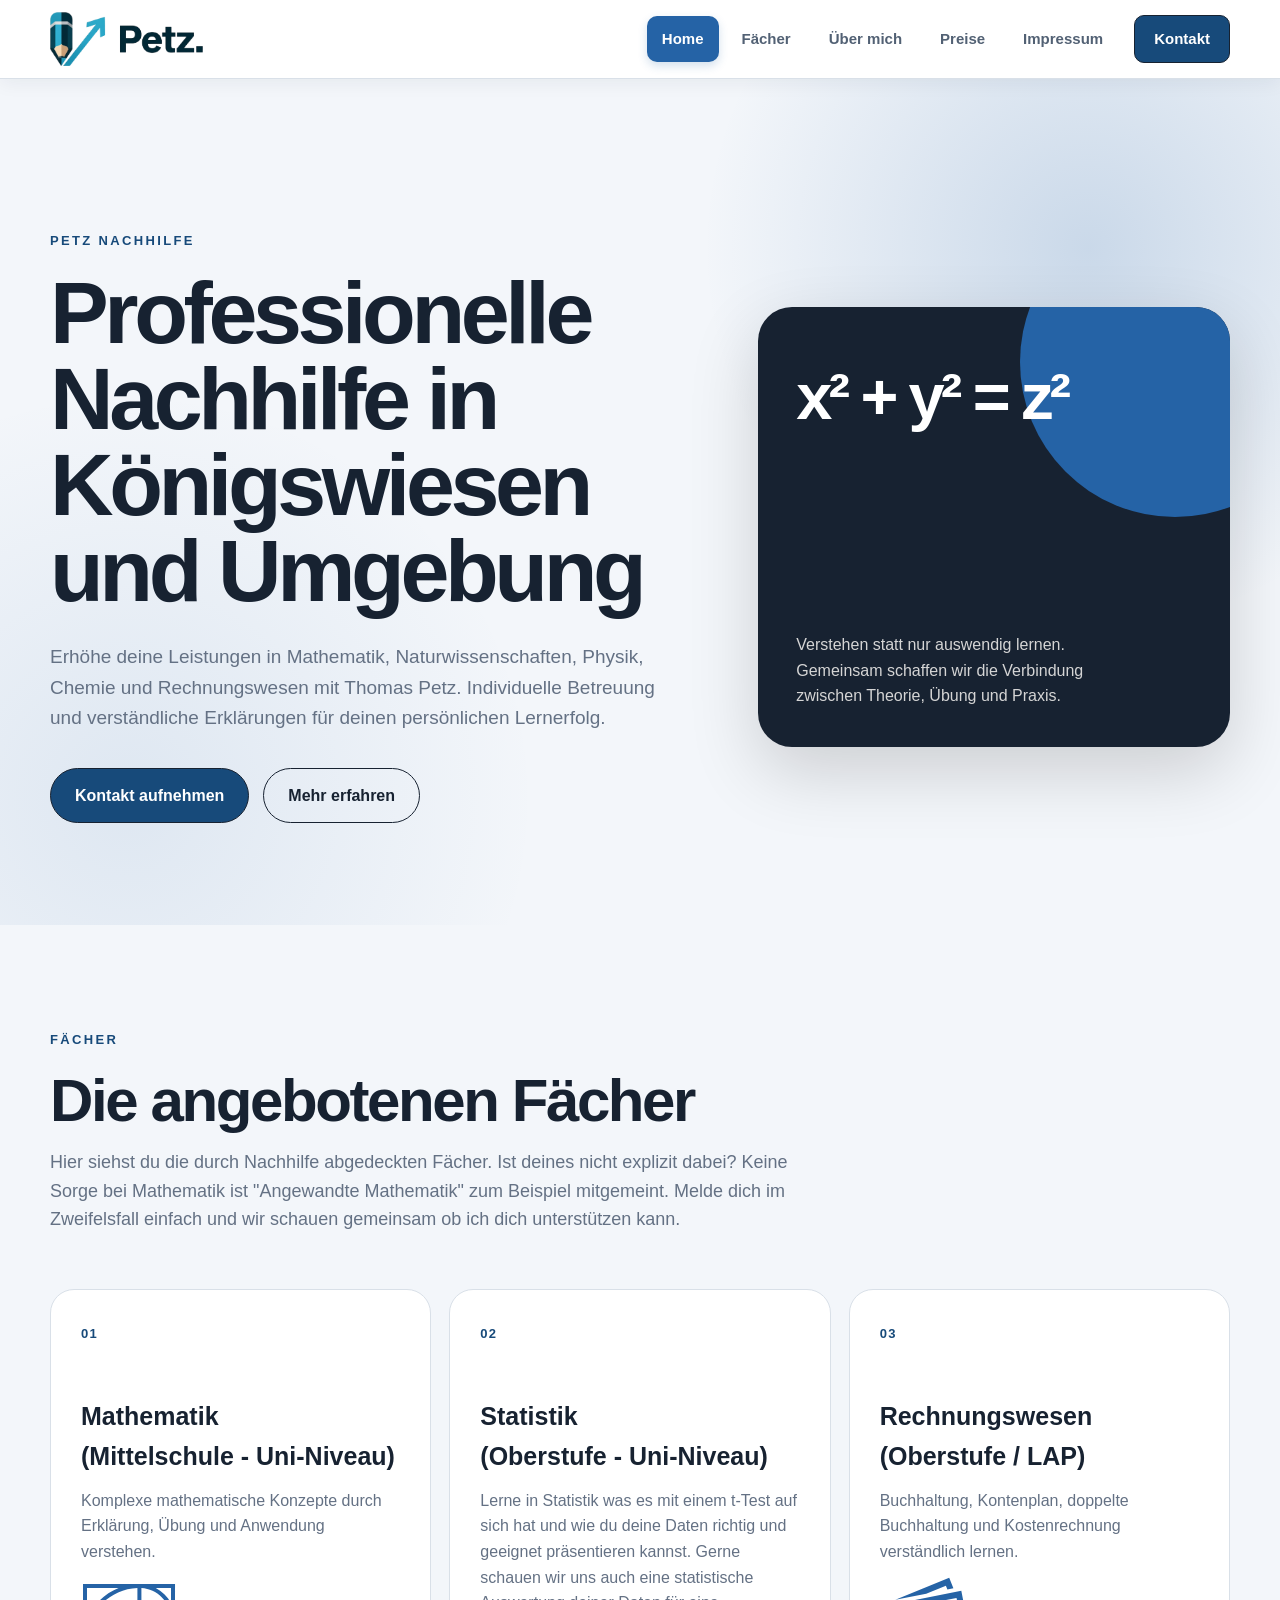
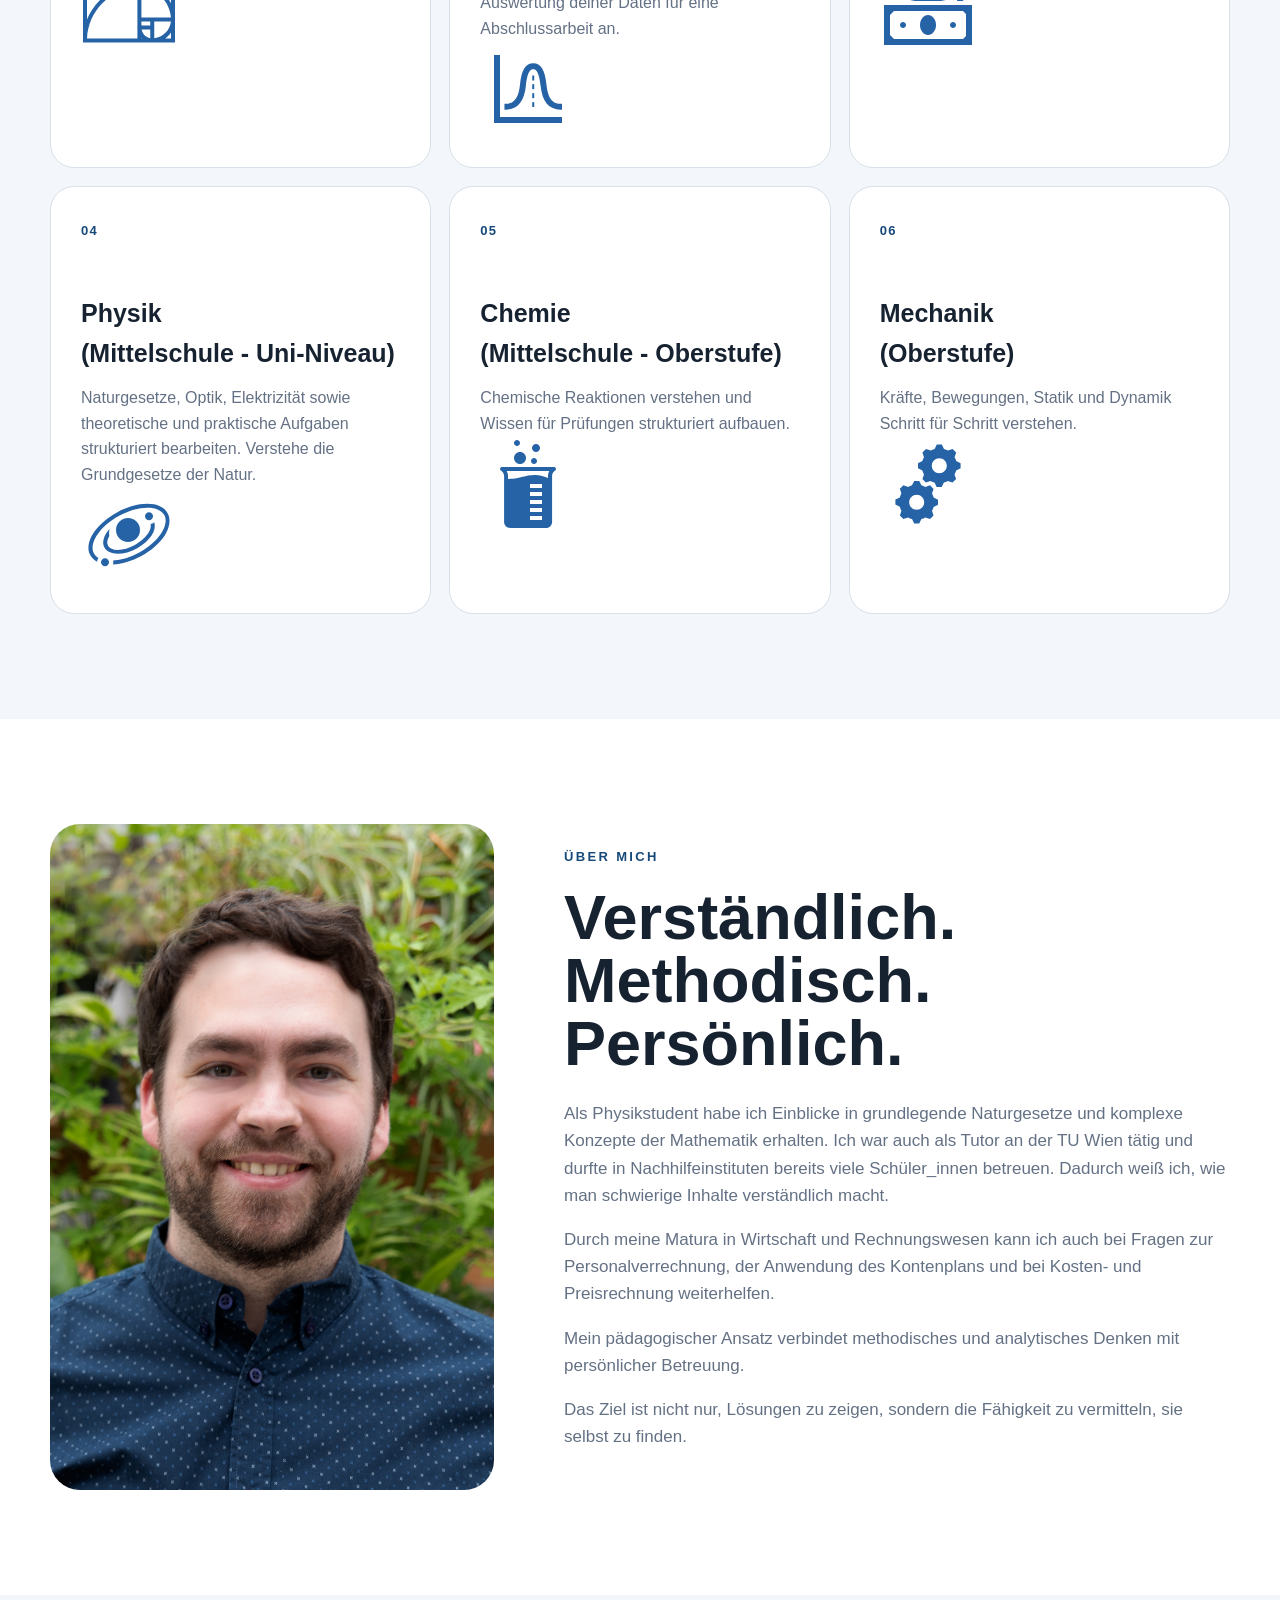
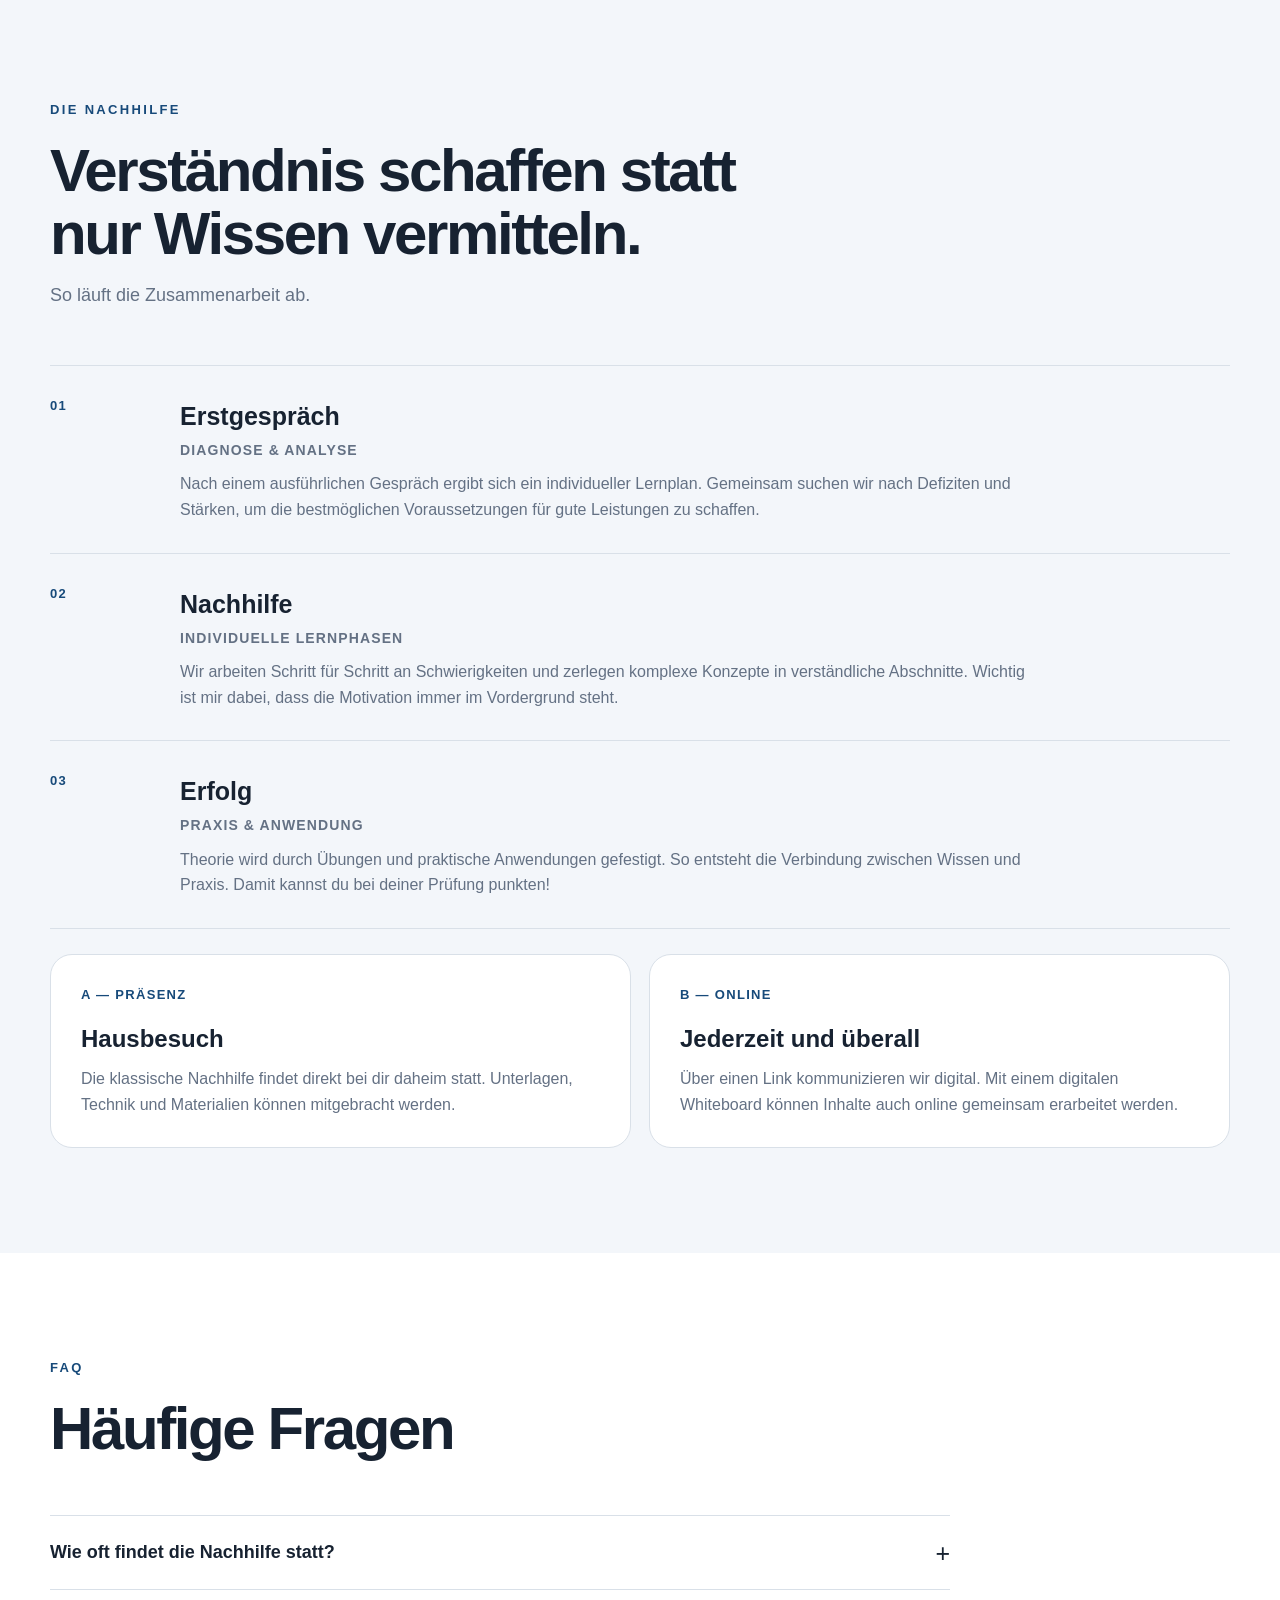
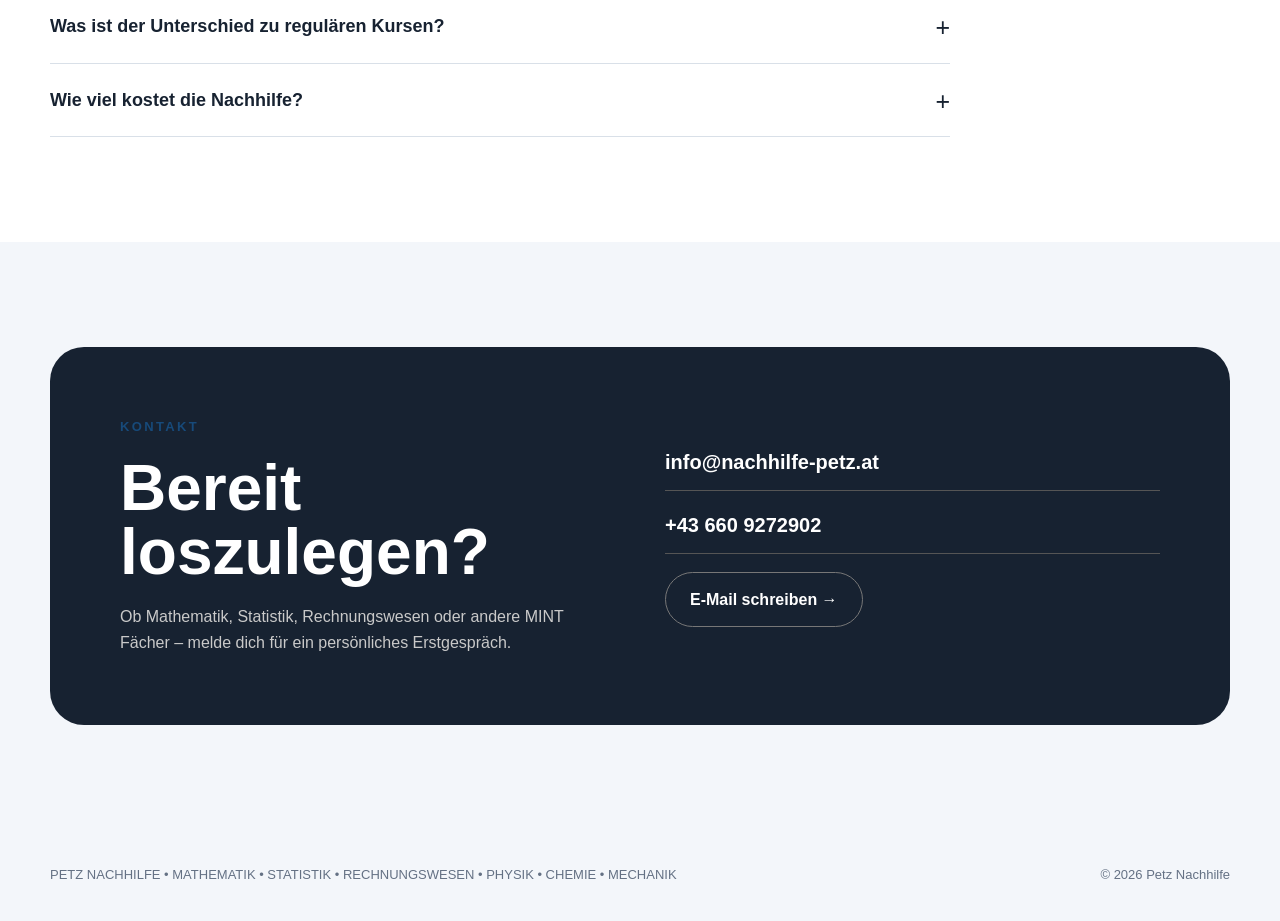
==== commit 0816527b: "Update index.html" ====
--- a/index.html
+++ b/index.html
@@ -170,10 +170,6 @@
             </p>
 
             <picture>
-  <source
-    srcset="Mathematik_d.svg"
-    media="(prefers-color-scheme: dark)"
-  >
   <img
     src="Mathematik.svg"
     alt="Mathematik - Fibonacci Spirale"
--- a/style.css
+++ b/style.css
@@ -54,12 +54,6 @@
 .container {
   width: min(calc(100% - 40px), var(--max-width));
   margin: 0 auto;
-}
-
-.fach-icon {
-  width: 48px;
-  height: 48px;
-  display: block;
 }
 
 /* =========================================================
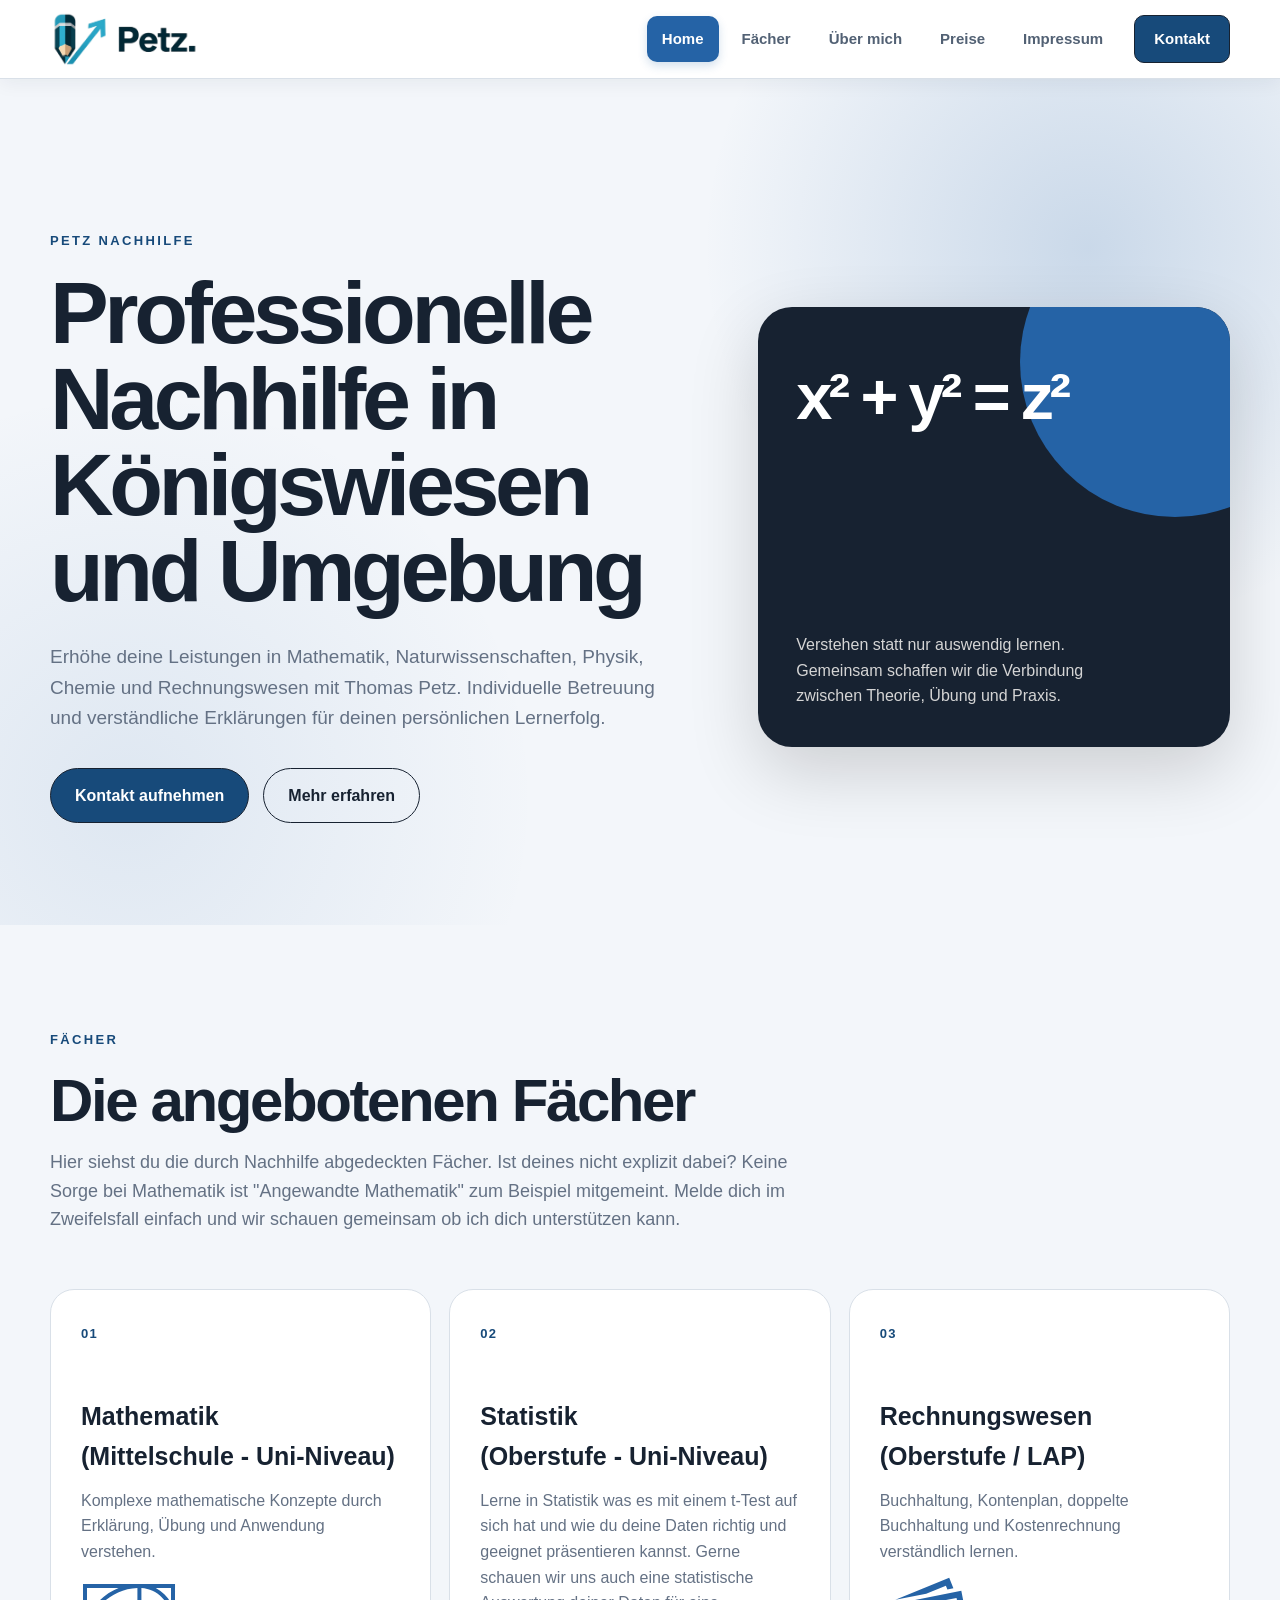
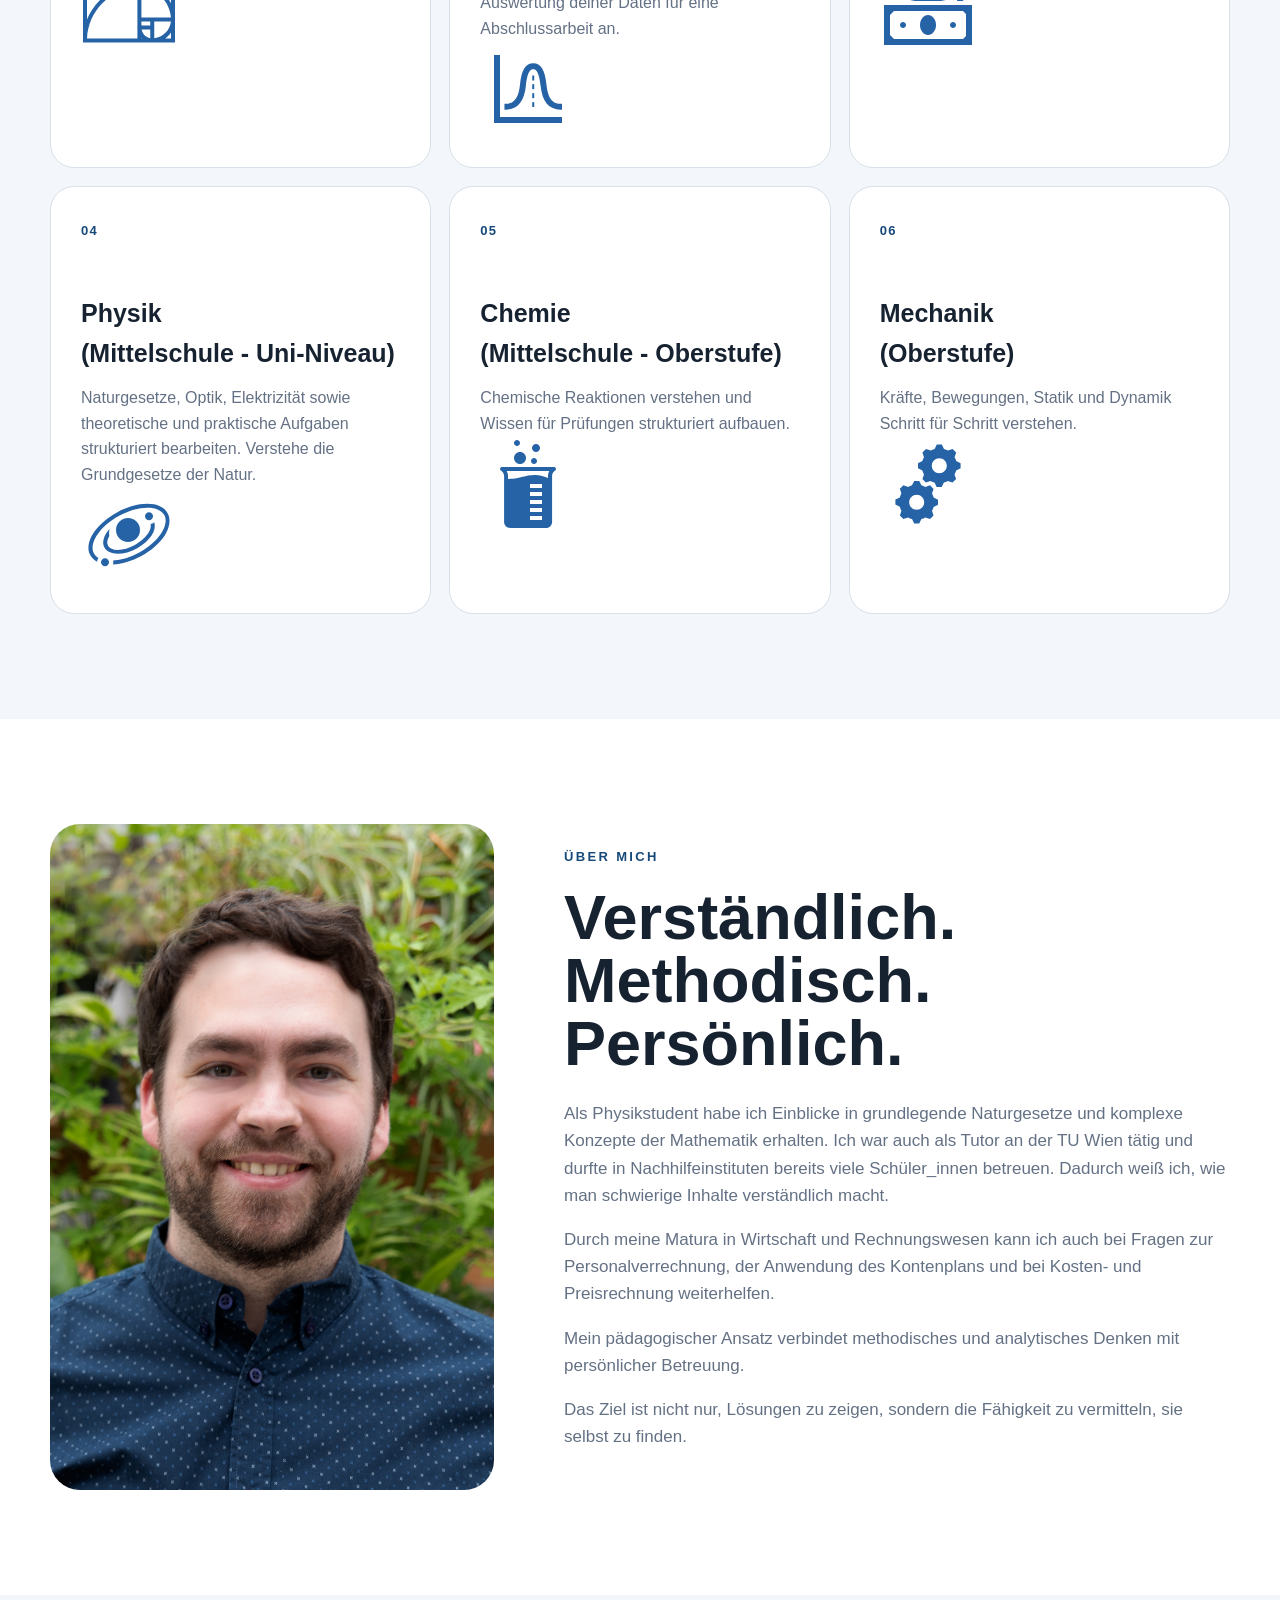
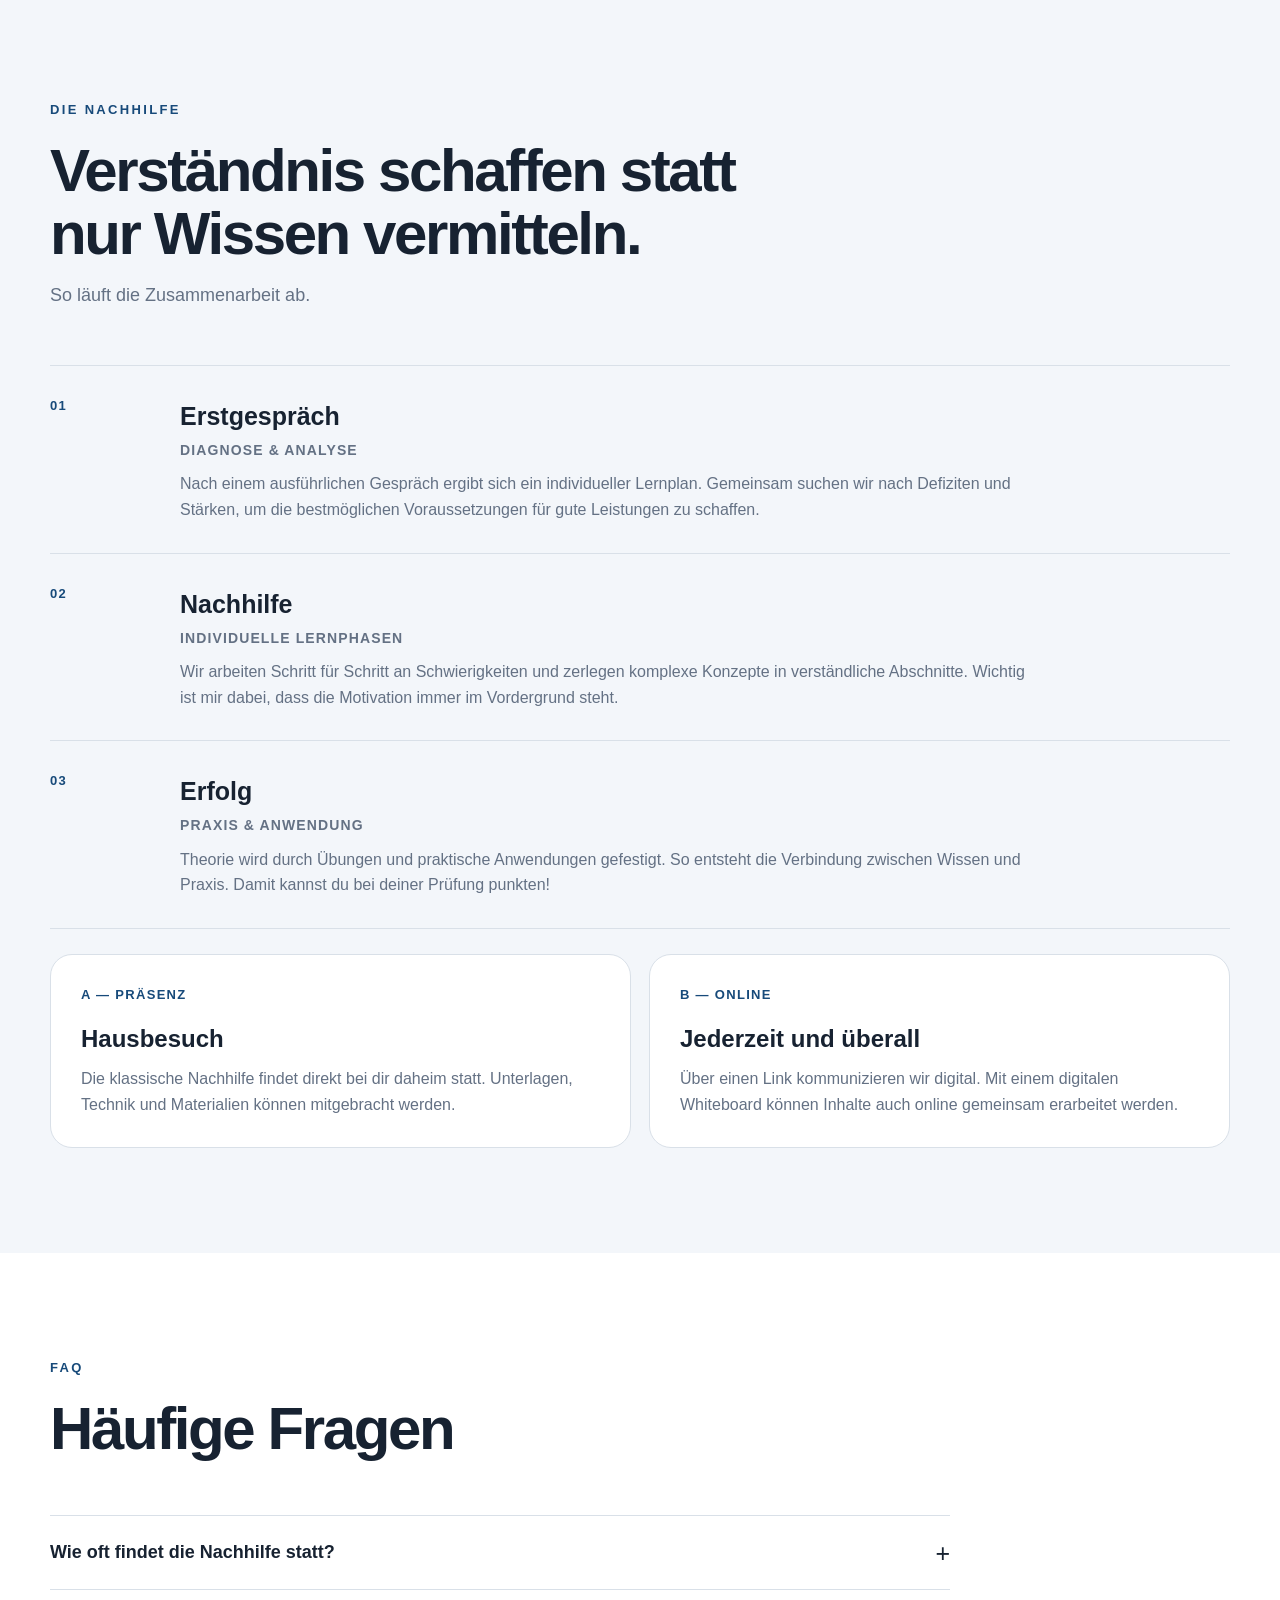
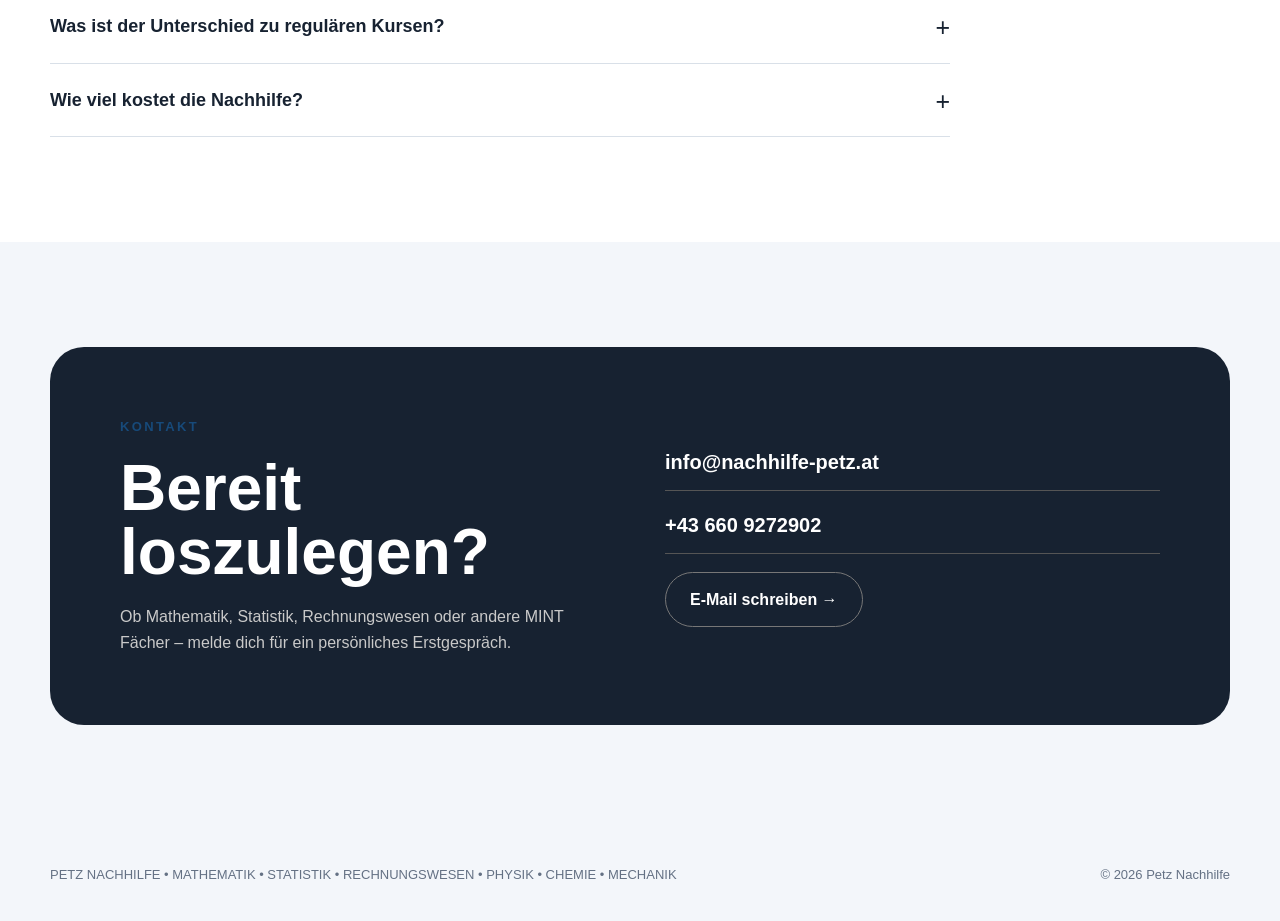
==== commit 577a739d: "Update logo image in index.html" ====
--- a/index.html
+++ b/index.html
@@ -28,7 +28,7 @@
     <div class="container nav">
 
         <a href="index.html" class="logo-link">
-    <img src="logo.png" alt="Petz Nachhilfe Logo" class="site-logo">
+    <img src="logo_new.png" alt="Petz Nachhilfe Logo" class="site-logo">
         </a>
 
         <nav class="main-nav">
